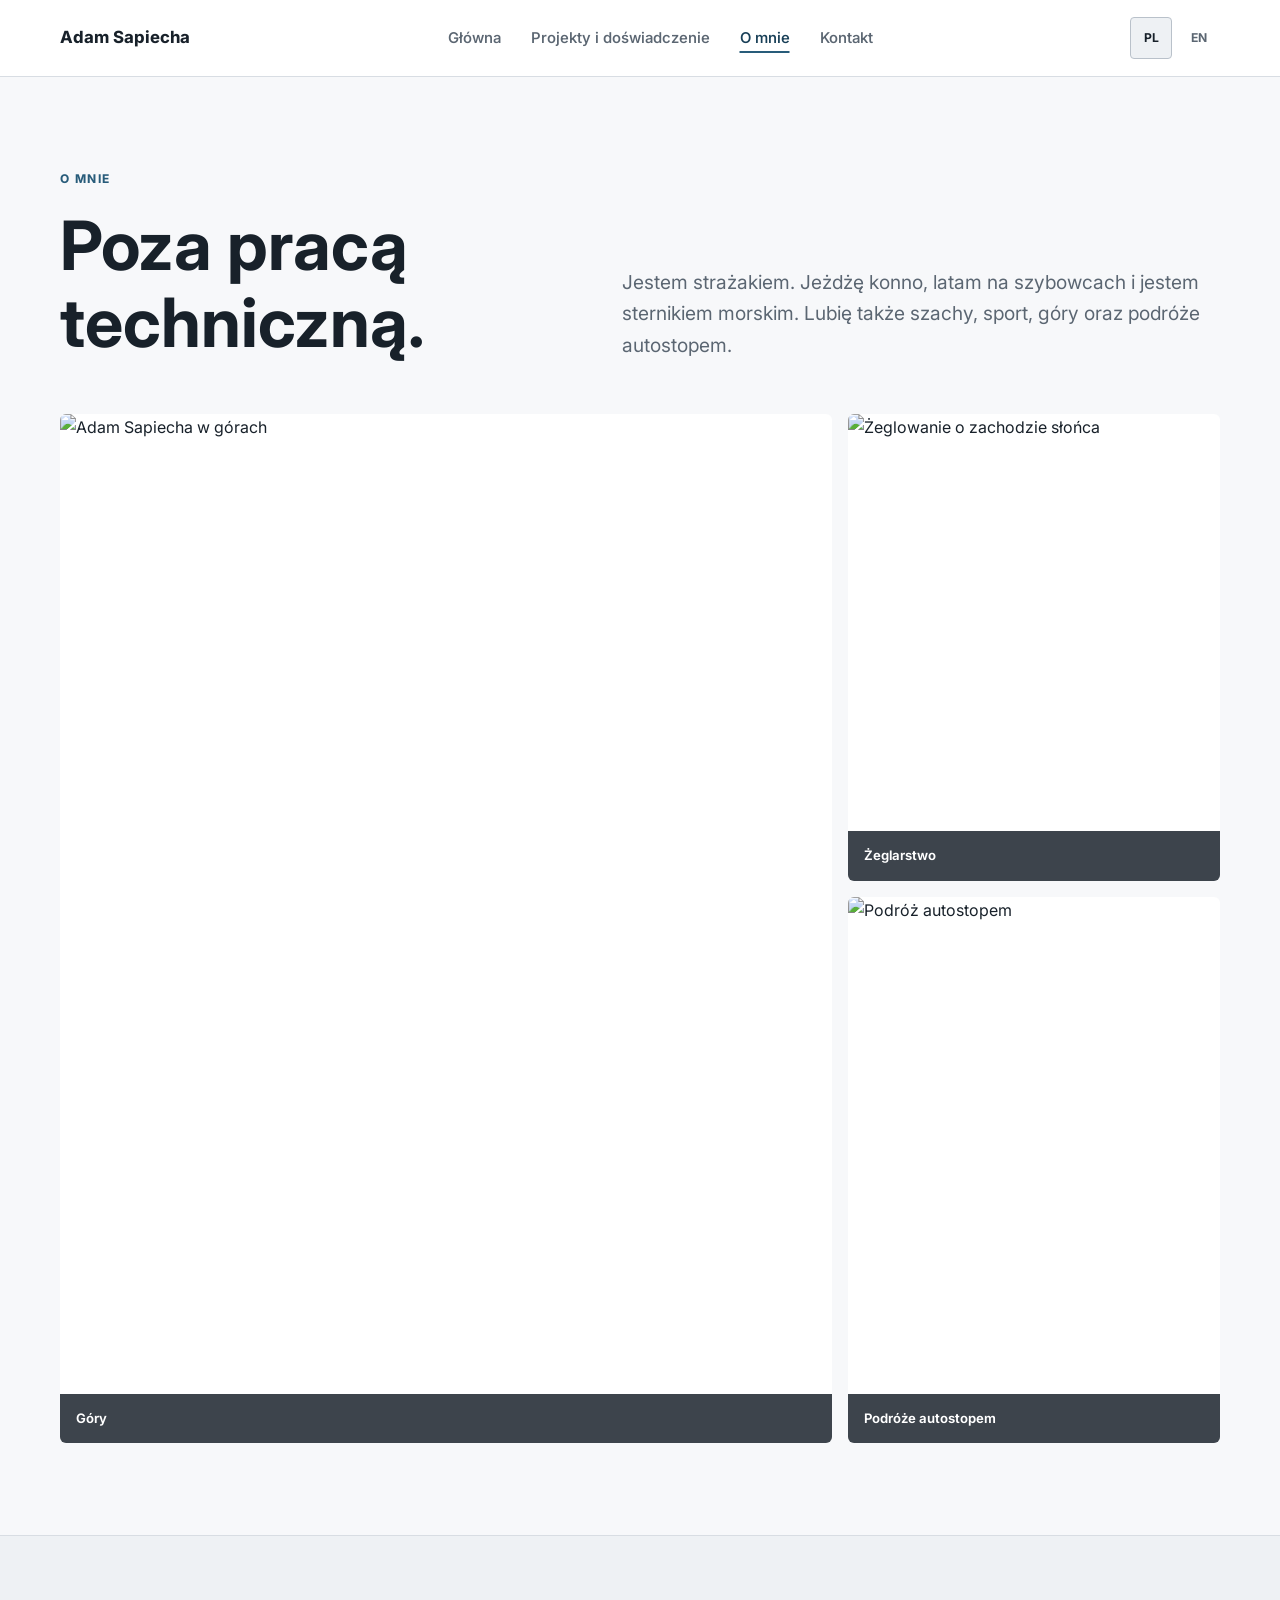
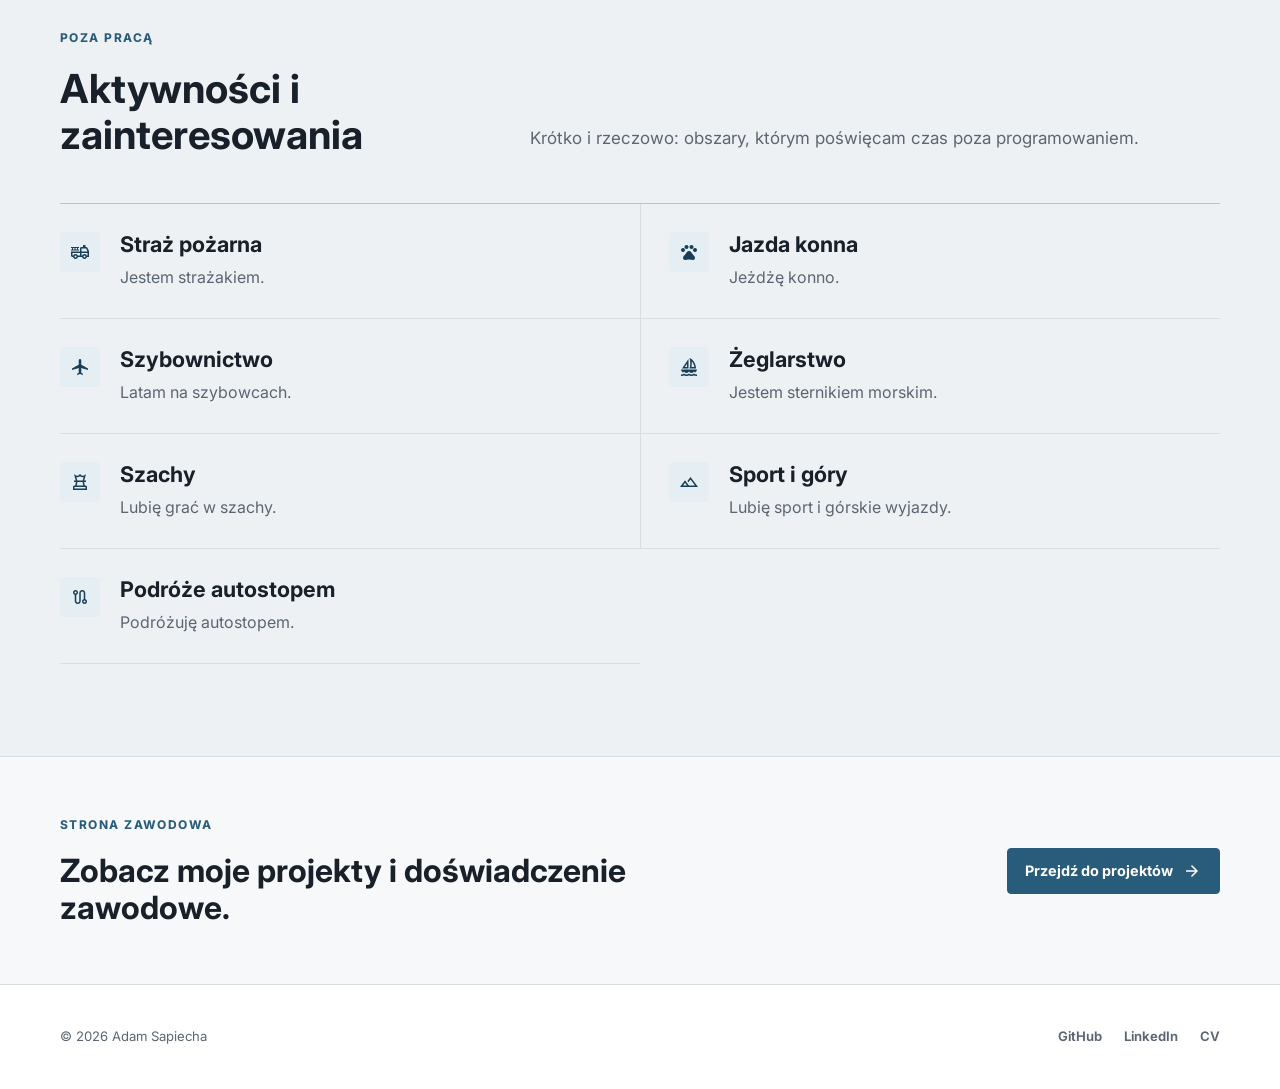
==== about.html @ 74f7377c "Build plain professional portfolio variant" ====
<!DOCTYPE html>
<html lang="pl">
<head>
  <meta charset="utf-8" />
  <meta name="viewport" content="width=device-width, initial-scale=1.0" />
  <title>O mnie - Adam Sapiecha</title>
  <meta name="description" content="Adam Sapiecha poza pracą: straż pożarna, jazda konna, szybownictwo, żeglarstwo, szachy, sport, góry i podróże autostopem." />
  <link rel="canonical" href="https://adam-sapiecha.github.io/Portfolio-AdamSapiecha/about.html" />
  <link rel="icon" href="favicon.svg" type="image/svg+xml" />
  <meta property="og:type" content="profile" />
  <meta property="og:locale" content="pl_PL" />
  <meta property="og:title" content="O mnie - Adam Sapiecha" />
  <meta property="og:description" content="Straż pożarna, jazda konna, szybownictwo, żeglarstwo, szachy, sport, góry i podróże." />
  <meta property="og:url" content="https://adam-sapiecha.github.io/Portfolio-AdamSapiecha/about.html" />
  <meta property="og:image" content="https://adam-sapiecha.github.io/Portfolio-AdamSapiecha/assets/G%C3%B3ry.jpeg" />
  <meta name="twitter:card" content="summary_large_image" />
  <meta name="twitter:title" content="O mnie - Adam Sapiecha" />
  <meta name="twitter:description" content="Straż pożarna, jazda konna, szybownictwo, żeglarstwo, szachy, sport, góry i podróże." />
  <meta name="twitter:image" content="https://adam-sapiecha.github.io/Portfolio-AdamSapiecha/assets/G%C3%B3ry.jpeg" />
  <link rel="preconnect" href="https://fonts.googleapis.com" />
  <link rel="preconnect" href="https://fonts.gstatic.com" crossorigin />
  <link href="https://fonts.googleapis.com/css2?family=Inter:wght@400;500;600;700&amp;display=swap" rel="stylesheet" />
  <link href="https://fonts.googleapis.com/css2?family=Material+Symbols+Outlined:wght,FILL@100..700,0..1&amp;display=swap" rel="stylesheet" />
  <link rel="stylesheet" href="style.css" />
</head>
<body data-page="about" data-title-pl="O mnie - Adam Sapiecha" data-title-en="About - Adam Sapiecha" data-description-pl="Adam Sapiecha poza pracą: straż pożarna, jazda konna, szybownictwo, żeglarstwo, szachy, sport, góry i podróże autostopem." data-description-en="Adam Sapiecha outside work: firefighting, horse riding, gliding, sailing, chess, sports, mountains, and hitchhiking.">
  <a class="skip-link" href="#main-content" data-pl="Przejdź do treści" data-en="Skip to content">Przejdź do treści</a>

  <header class="site-header">
    <nav class="nav-inner" aria-label="Główna nawigacja" data-aria-label-pl="Główna nawigacja" data-aria-label-en="Main navigation">
      <a class="nav-brand" href="index.html" aria-label="Adam Sapiecha">Adam Sapiecha</a>
      <div class="desktop-nav">
        <a data-nav="home" href="index.html" data-pl="Główna" data-en="Home">Główna</a>
        <a data-nav="projects" href="projects.html" data-pl="Projekty i doświadczenie" data-en="Projects and experience">Projekty i doświadczenie</a>
        <a data-nav="about" href="about.html" data-pl="O mnie" data-en="About">O mnie</a>
        <a data-nav="contact" href="contact.html" data-pl="Kontakt" data-en="Contact">Kontakt</a>
      </div>
      <div class="nav-actions">
        <button class="lang-btn" data-lang="pl" type="button">PL</button>
        <button class="lang-btn" data-lang="en" type="button">EN</button>
        <button class="menu-toggle material-symbols-outlined" data-menu-toggle type="button" aria-controls="mobile-navigation" aria-expanded="false" aria-label="Otwórz menu" data-label-open-pl="Otwórz menu" data-label-open-en="Open menu" data-label-close-pl="Zamknij menu" data-label-close-en="Close menu">menu</button>
      </div>
    </nav>
    <div id="mobile-navigation" class="mobile-nav-panel hidden" data-mobile-nav>
      <div class="mobile-nav-links">
        <a data-nav="home" href="index.html" data-pl="Główna" data-en="Home">Główna</a>
        <a data-nav="projects" href="projects.html" data-pl="Projekty i doświadczenie" data-en="Projects and experience">Projekty i doświadczenie</a>
        <a data-nav="about" href="about.html" data-pl="O mnie" data-en="About">O mnie</a>
        <a data-nav="contact" href="contact.html" data-pl="Kontakt" data-en="Contact">Kontakt</a>
      </div>
    </div>
  </header>

  <main id="main-content">
    <section class="section">
      <div class="page-shell">
        <div class="about-intro">
          <div><p class="eyebrow" data-pl="O mnie" data-en="About">O mnie</p><h1 data-pl="Poza pracą techniczną." data-en="Outside technical work.">Poza pracą techniczną.</h1></div>
          <p class="lead" data-pl="Jestem strażakiem. Jeżdżę konno, latam na szybowcach i jestem sternikiem morskim. Lubię także szachy, sport, góry oraz podróże autostopem." data-en="I am a firefighter. I ride horses, fly gliders, and hold a yacht skipper qualification. I also enjoy chess, sports, mountains, and hitchhiking.">Jestem strażakiem. Jeżdżę konno, latam na szybowcach i jestem sternikiem morskim. Lubię także szachy, sport, góry oraz podróże autostopem.</p>
        </div>

        <div class="photo-grid" aria-label="Zdjęcia z gór, żeglowania i podróży" data-aria-label-pl="Zdjęcia z gór, żeglowania i podróży" data-aria-label-en="Photos from mountains, sailing, and travel">
          <figure class="photo-main"><img src="assets/Góry.jpeg" width="3024" height="4032" loading="eager" decoding="async" alt="Adam Sapiecha w górach" data-alt-pl="Adam Sapiecha w górach" data-alt-en="Adam Sapiecha in the mountains" /><figcaption data-pl="Góry" data-en="Mountains">Góry</figcaption></figure>
          <div class="photo-stack">
            <figure><img src="assets/Jacht.jpeg" width="1500" height="1689" loading="eager" decoding="async" alt="Żeglowanie o zachodzie słońca" data-alt-pl="Żeglowanie o zachodzie słońca" data-alt-en="Sailing at sunset" /><figcaption data-pl="Żeglarstwo" data-en="Sailing">Żeglarstwo</figcaption></figure>
            <figure><img src="assets/Autostop1.jpeg" width="981" height="1316" loading="lazy" decoding="async" alt="Podróż autostopem" data-alt-pl="Podróż autostopem" data-alt-en="Hitchhiking journey" /><figcaption data-pl="Podróże autostopem" data-en="Hitchhiking">Podróże autostopem</figcaption></figure>
          </div>
        </div>
      </div>
    </section>

    <section class="section section--muted" aria-labelledby="activities-heading">
      <div class="page-shell">
        <div class="section-header"><div><p class="eyebrow" data-pl="Poza pracą" data-en="Outside work">Poza pracą</p><h2 id="activities-heading" data-pl="Aktywności i zainteresowania" data-en="Activities and interests">Aktywności i zainteresowania</h2></div><p data-pl="Krótko i rzeczowo: obszary, którym poświęcam czas poza programowaniem." data-en="A concise list of the areas I spend time on outside software engineering.">Krótko i rzeczowo: obszary, którym poświęcam czas poza programowaniem.</p></div>
        <div class="activity-list">
          <article class="activity-item"><span class="activity-icon material-symbols-outlined" aria-hidden="true">fire_truck</span><div><h3 data-pl="Straż pożarna" data-en="Firefighting">Straż pożarna</h3><p data-pl="Jestem strażakiem." data-en="I am a firefighter.">Jestem strażakiem.</p></div></article>
          <article class="activity-item"><span class="activity-icon material-symbols-outlined" aria-hidden="true">pets</span><div><h3 data-pl="Jazda konna" data-en="Horse riding">Jazda konna</h3><p data-pl="Jeżdżę konno." data-en="I ride horses.">Jeżdżę konno.</p></div></article>
          <article class="activity-item"><span class="activity-icon material-symbols-outlined" aria-hidden="true">flight</span><div><h3 data-pl="Szybownictwo" data-en="Gliding">Szybownictwo</h3><p data-pl="Latam na szybowcach." data-en="I fly gliders.">Latam na szybowcach.</p></div></article>
          <article class="activity-item"><span class="activity-icon material-symbols-outlined" aria-hidden="true">sailing</span><div><h3 data-pl="Żeglarstwo" data-en="Sailing">Żeglarstwo</h3><p data-pl="Jestem sternikiem morskim." data-en="I hold a yacht skipper qualification.">Jestem sternikiem morskim.</p></div></article>
          <article class="activity-item"><span class="activity-icon material-symbols-outlined" aria-hidden="true">chess</span><div><h3 data-pl="Szachy" data-en="Chess">Szachy</h3><p data-pl="Lubię grać w szachy." data-en="I enjoy playing chess.">Lubię grać w szachy.</p></div></article>
          <article class="activity-item"><span class="activity-icon material-symbols-outlined" aria-hidden="true">landscape</span><div><h3 data-pl="Sport i góry" data-en="Sports and mountains">Sport i góry</h3><p data-pl="Lubię sport i górskie wyjazdy." data-en="I enjoy sports and mountain trips.">Lubię sport i górskie wyjazdy.</p></div></article>
          <article class="activity-item"><span class="activity-icon material-symbols-outlined" aria-hidden="true">route</span><div><h3 data-pl="Podróże autostopem" data-en="Hitchhiking">Podróże autostopem</h3><p data-pl="Podróżuję autostopem." data-en="I travel by hitchhiking.">Podróżuję autostopem.</p></div></article>
        </div>
      </div>
    </section>

    <section><div class="page-shell cta-row"><div><p class="eyebrow" data-pl="Strona zawodowa" data-en="Professional work">Strona zawodowa</p><h2 data-pl="Zobacz moje projekty i doświadczenie zawodowe." data-en="See my projects and professional experience.">Zobacz moje projekty i doświadczenie zawodowe.</h2></div><a class="button" href="projects.html"><span data-pl="Przejdź do projektów" data-en="View projects">Przejdź do projektów</span><span class="material-symbols-outlined" aria-hidden="true">arrow_forward</span></a></div></section>
  </main>

  <footer class="site-footer">
    <div class="page-shell footer-inner"><p>© 2026 Adam Sapiecha</p><div class="footer-links"><a href="https://github.com/Adam-Sapiecha" target="_blank" rel="noreferrer">GitHub</a><a href="https://www.linkedin.com/in/adam-sapiecha-686057314/" target="_blank" rel="noreferrer">LinkedIn</a><a href="assets/Adam_Sapiecha_CV.pdf" download="Adam_Sapiecha_CV.pdf" target="_blank" rel="noreferrer">CV</a></div></div>
  </footer>

  <script src="script.js"></script>
</body>
</html>
---- style.css ----
:root {
  --background: #f7f8fa;
  --surface: #ffffff;
  --surface-muted: #eef1f4;
  --text: #18212a;
  --muted: #5b6672;
  --line: #d8dde3;
  --line-strong: #b9c1ca;
  --accent: #285c7a;
  --accent-dark: #183f57;
  --accent-soft: #e5eef3;
  --max-width: 1160px;
  --reading-width: 720px;
  --radius: 6px;
  --shadow: 0 14px 36px rgba(24, 33, 42, 0.08);
}

* {
  box-sizing: border-box;
}

html {
  scroll-behavior: smooth;
  scroll-padding-top: 92px;
}

body {
  margin: 0;
  background: var(--background);
  color: var(--text);
  font-family: "Inter", Arial, sans-serif;
  font-size: 16px;
  line-height: 1.65;
  -webkit-font-smoothing: antialiased;
}

body.menu-open {
  overflow: hidden;
}

button,
a {
  font: inherit;
}

a {
  color: inherit;
}

button {
  color: inherit;
}

img {
  display: block;
  max-width: 100%;
}

h1,
h2,
h3,
p,
figure,
ul {
  margin-top: 0;
}

figure {
  margin-right: 0;
  margin-bottom: 0;
  margin-left: 0;
}

h1,
h2,
h3 {
  margin-bottom: 0;
  font-weight: 700;
  line-height: 1.14;
  letter-spacing: 0;
}

h1 {
  font-size: 4.25rem;
}

h2 {
  font-size: 2.5rem;
}

h3 {
  font-size: 1.35rem;
}

p:last-child {
  margin-bottom: 0;
}

::selection {
  background: #c9dce7;
  color: var(--text);
}

:focus-visible {
  outline: 3px solid rgba(40, 92, 122, 0.32);
  outline-offset: 3px;
}

.hidden {
  display: none !important;
}

.skip-link {
  position: fixed;
  top: 12px;
  left: 12px;
  z-index: 100;
  transform: translateY(-180%);
  border-radius: var(--radius);
  background: var(--text);
  color: #fff;
  padding: 10px 14px;
  text-decoration: none;
}

.skip-link:focus {
  transform: translateY(0);
}

.site-header {
  position: sticky;
  top: 0;
  z-index: 50;
  border-bottom: 1px solid var(--line);
  background: rgba(255, 255, 255, 0.96);
}

.nav-inner {
  display: flex;
  align-items: center;
  justify-content: space-between;
  width: min(calc(100% - 48px), var(--max-width));
  min-height: 76px;
  margin: 0 auto;
}

.nav-brand {
  color: var(--text);
  font-size: 1.05rem;
  font-weight: 750;
  text-decoration: none;
}

.desktop-nav {
  display: flex;
  align-items: center;
  gap: 30px;
}

.desktop-nav a,
[data-mobile-nav] a {
  color: var(--muted);
  font-size: 0.93rem;
  font-weight: 550;
  text-decoration: none;
}

.desktop-nav a:hover,
[data-mobile-nav] a:hover,
.desktop-nav a.is-active,
[data-mobile-nav] a.is-active {
  color: var(--accent-dark);
}

.desktop-nav a.is-active {
  text-decoration: underline;
  text-decoration-color: var(--accent);
  text-decoration-thickness: 2px;
  text-underline-offset: 8px;
}

.nav-actions {
  display: flex;
  align-items: center;
  gap: 6px;
}

.lang-btn,
.menu-toggle {
  min-width: 42px;
  min-height: 42px;
  border: 1px solid transparent;
  border-radius: 4px;
  background: transparent;
  cursor: pointer;
}

.lang-btn {
  color: var(--muted);
  font-size: 0.76rem;
  font-weight: 700;
}

.lang-btn:hover,
.lang-btn.is-selected {
  border-color: var(--line-strong);
  background: var(--surface-muted);
  color: var(--text);
}

.menu-toggle {
  display: none;
  align-items: center;
  justify-content: center;
  color: var(--text);
}

.mobile-nav-panel {
  position: fixed;
  top: 72px;
  left: 12px;
  right: 12px;
  z-index: 60;
  border: 1px solid var(--line);
  border-radius: var(--radius);
  background: var(--surface);
  box-shadow: var(--shadow);
  opacity: 0;
  transform: translateY(-8px);
  transition: opacity 160ms ease, transform 160ms ease;
}

.mobile-nav-panel.is-open {
  opacity: 1;
  transform: translateY(0);
}

.mobile-nav-links {
  display: grid;
  padding: 10px;
}

.mobile-nav-links a {
  min-height: 48px;
  padding: 11px 12px;
  border-bottom: 1px solid var(--line);
}

.mobile-nav-links a:last-child {
  border-bottom: 0;
}

.page-shell {
  width: min(calc(100% - 48px), var(--max-width));
  margin: 0 auto;
}

.section {
  padding: 92px 0;
}

.section--muted {
  border-top: 1px solid var(--line);
  border-bottom: 1px solid var(--line);
  background: var(--surface-muted);
}

.section--compact {
  padding: 68px 0;
}

.eyebrow {
  margin-bottom: 18px;
  color: var(--accent);
  font-size: 0.75rem;
  font-weight: 750;
  letter-spacing: 0.12em;
  text-transform: uppercase;
}

.lead {
  max-width: var(--reading-width);
  margin: 26px 0 0;
  color: var(--muted);
  font-size: 1.2rem;
  line-height: 1.65;
}

.hero {
  display: grid;
  grid-template-columns: minmax(0, 1.35fr) minmax(280px, 0.65fr);
  gap: 76px;
  align-items: center;
  min-height: 650px;
  padding: 68px 0 78px;
}

.hero-copy {
  min-width: 0;
}

.hero-role {
  max-width: 780px;
  margin: 26px 0 0;
  font-size: 1.75rem;
  font-weight: 650;
  line-height: 1.35;
}

.hero-description {
  max-width: 720px;
  margin: 22px 0 0;
  color: var(--muted);
  font-size: 1.08rem;
}

.hero-photo {
  border-radius: var(--radius);
  overflow: hidden;
  background: var(--surface-muted);
  box-shadow: var(--shadow);
}

.hero-photo img {
  width: 100%;
  height: auto;
  aspect-ratio: 4 / 5;
  object-fit: cover;
  object-position: center 28%;
}

.hero-photo figcaption {
  border-top: 1px solid var(--line);
  background: var(--surface);
  padding: 18px 20px;
  color: var(--muted);
  font-size: 0.86rem;
}

.hero-photo strong {
  display: block;
  margin-bottom: 2px;
  color: var(--text);
  font-size: 1rem;
}

.button-row {
  display: flex;
  flex-wrap: wrap;
  gap: 12px;
  margin-top: 34px;
}

.button {
  display: inline-flex;
  align-items: center;
  justify-content: center;
  gap: 9px;
  min-height: 46px;
  border: 1px solid var(--accent);
  border-radius: 4px;
  padding: 10px 17px;
  background: var(--accent);
  color: #fff;
  font-size: 0.9rem;
  font-weight: 700;
  text-decoration: none;
  transition: background-color 150ms ease, border-color 150ms ease;
}

.button:hover {
  border-color: var(--accent-dark);
  background: var(--accent-dark);
}

.button--secondary {
  border-color: var(--line-strong);
  background: var(--surface);
  color: var(--text);
}

.button--secondary:hover {
  border-color: var(--accent);
  background: var(--accent-soft);
}

.button--text {
  border-color: transparent;
  background: transparent;
  color: var(--accent-dark);
}

.button--text:hover {
  border-color: var(--line);
  background: var(--surface-muted);
}

.material-symbols-outlined {
  font-size: 20px;
  font-variation-settings: "FILL" 0, "wght" 400, "GRAD" 0, "opsz" 20;
}

.fact-grid {
  display: grid;
  grid-template-columns: repeat(3, minmax(0, 1fr));
  margin-top: 48px;
  border-top: 1px solid var(--line);
  border-bottom: 1px solid var(--line);
}

.fact {
  padding: 22px 26px;
  border-left: 1px solid var(--line);
}

.fact:first-child {
  padding-left: 0;
  border-left: 0;
}

.fact-label,
.contact-label,
.project-kicker,
.meta {
  color: var(--muted);
  font-size: 0.74rem;
  font-weight: 700;
  letter-spacing: 0.08em;
  text-transform: uppercase;
}

.fact-value {
  margin: 7px 0 0;
  font-weight: 700;
}

.section-header {
  display: grid;
  grid-template-columns: minmax(0, 0.75fr) minmax(0, 1.25fr);
  gap: 56px;
  align-items: end;
  margin-bottom: 46px;
}

.section-header p:last-child {
  max-width: 680px;
  margin-bottom: 4px;
  color: var(--muted);
  font-size: 1.06rem;
}

.experience-list,
.project-list,
.contact-list,
.profile-links,
.project-directory {
  border-top: 1px solid var(--line-strong);
}

.project-directory {
  margin-top: 30px;
}

.experience-item {
  display: grid;
  grid-template-columns: minmax(250px, 0.72fr) minmax(0, 1.28fr);
  gap: 56px;
  padding: 34px 0;
  border-bottom: 1px solid var(--line);
}

.experience-item h3 {
  margin-top: 7px;
}

.experience-item p {
  margin-bottom: 0;
  color: var(--muted);
}

.experience-item .tags {
  margin-top: 18px;
}

.project-row {
  display: grid;
  grid-template-columns: 50px minmax(220px, 0.8fr) minmax(0, 1.2fr) auto;
  gap: 30px;
  align-items: start;
  padding: 30px 0;
  border-bottom: 1px solid var(--line);
  text-decoration: none;
}

.project-row:hover h3 {
  color: var(--accent-dark);
  text-decoration: underline;
  text-decoration-thickness: 1px;
  text-underline-offset: 4px;
}

.project-number {
  color: var(--accent);
  font-size: 0.82rem;
  font-weight: 750;
}

.project-row p {
  margin-bottom: 0;
  color: var(--muted);
}

.project-link-label {
  color: var(--accent-dark);
  font-size: 0.88rem;
  font-weight: 700;
  white-space: nowrap;
}

.tags {
  display: flex;
  flex-wrap: wrap;
  gap: 7px;
}

.tag {
  display: inline-flex;
  align-items: center;
  min-height: 28px;
  border: 1px solid var(--line);
  border-radius: 3px;
  padding: 3px 8px;
  background: var(--surface);
  color: var(--muted);
  font-size: 0.75rem;
  font-weight: 600;
}

.text-link {
  display: inline-flex;
  align-items: center;
  gap: 7px;
  color: var(--accent-dark);
  font-weight: 700;
  text-decoration: underline;
  text-decoration-thickness: 1px;
  text-underline-offset: 4px;
}

.page-intro {
  max-width: 900px;
  padding: 88px 0 68px;
}

.page-intro .lead {
  max-width: 760px;
}

.project-directory-link {
  display: grid;
  grid-template-columns: 50px minmax(0, 1fr) auto;
  gap: 24px;
  align-items: center;
  padding: 24px 0;
  border-bottom: 1px solid var(--line);
  text-decoration: none;
}

.project-directory-link:hover strong {
  color: var(--accent-dark);
}

.project-directory-link strong {
  font-size: 1.15rem;
}

.project-directory-link span:last-child {
  color: var(--accent-dark);
  font-size: 0.88rem;
  font-weight: 700;
}

.project-detail {
  padding: 86px 0;
  border-bottom: 1px solid var(--line-strong);
}

.project-detail:last-child {
  border-bottom: 0;
}

.project-detail-header {
  display: grid;
  grid-template-columns: minmax(0, 0.8fr) minmax(0, 1.2fr);
  gap: 68px;
  align-items: start;
}

.project-detail-header h2 {
  margin-top: 12px;
}

.project-summary {
  margin-bottom: 0;
  color: var(--muted);
  font-size: 1.15rem;
}

.project-facts {
  display: grid;
  grid-template-columns: repeat(3, minmax(0, 1fr));
  margin-top: 48px;
  border-top: 1px solid var(--line);
  border-bottom: 1px solid var(--line);
}

.project-fact {
  padding: 26px 28px;
  border-left: 1px solid var(--line);
}

.project-fact:first-child {
  padding-left: 0;
  border-left: 0;
}

.project-fact h3 {
  margin-bottom: 12px;
  font-size: 0.95rem;
}

.project-fact p {
  margin-bottom: 0;
  color: var(--muted);
  font-size: 0.94rem;
}

.project-actions {
  display: flex;
  flex-wrap: wrap;
  gap: 20px;
  align-items: center;
  margin-top: 28px;
}

.project-note {
  margin: 0;
  color: var(--muted);
  font-size: 0.9rem;
}

.about-intro {
  display: grid;
  grid-template-columns: minmax(0, 0.9fr) minmax(0, 1.1fr);
  gap: 72px;
  align-items: end;
}

.about-intro .lead {
  margin-top: 0;
}

.photo-grid {
  display: grid;
  grid-template-columns: minmax(0, 1.35fr) minmax(260px, 0.65fr);
  gap: 16px;
  margin-top: 52px;
}

.photo-grid figure {
  position: relative;
  margin-bottom: 0;
  border-radius: var(--radius);
  overflow: hidden;
  background: var(--surface);
}

.photo-grid img {
  width: 100%;
  height: 100%;
  object-fit: cover;
}

.photo-main {
  min-height: 540px;
}

.photo-stack {
  display: grid;
  gap: 16px;
}

.photo-stack figure {
  min-height: 262px;
}

.photo-grid figcaption {
  position: absolute;
  right: 0;
  bottom: 0;
  left: 0;
  padding: 14px 16px;
  background: rgba(24, 33, 42, 0.84);
  color: #fff;
  font-size: 0.82rem;
  font-weight: 650;
}

.activity-list {
  display: grid;
  grid-template-columns: repeat(2, minmax(0, 1fr));
  border-top: 1px solid var(--line-strong);
}

.activity-item {
  display: grid;
  grid-template-columns: 42px minmax(0, 1fr);
  gap: 18px;
  padding: 28px 28px 28px 0;
  border-bottom: 1px solid var(--line);
}

.activity-item:nth-child(even) {
  padding-right: 0;
  padding-left: 28px;
  border-left: 1px solid var(--line);
}

.activity-icon {
  display: flex;
  align-items: center;
  justify-content: center;
  width: 40px;
  height: 40px;
  border-radius: 4px;
  background: var(--accent-soft);
  color: var(--accent-dark);
}

.activity-item p {
  margin: 7px 0 0;
  color: var(--muted);
}

.contact-layout {
  display: grid;
  grid-template-columns: minmax(0, 1.15fr) minmax(280px, 0.85fr);
  gap: 78px;
  align-items: start;
}

.contact-layout > * {
  min-width: 0;
}

.contact-list {
  margin-top: 42px;
}

.contact-item {
  display: grid;
  grid-template-columns: 40px minmax(0, 1fr);
  gap: 16px;
  padding: 22px 0;
  border-bottom: 1px solid var(--line);
  text-decoration: none;
}

.contact-item .material-symbols-outlined {
  color: var(--accent);
}

.contact-value {
  display: block;
  margin-top: 5px;
  overflow-wrap: anywhere;
  color: var(--text);
  font-size: 1.04rem;
  font-weight: 650;
}

a.contact-item:hover .contact-value {
  color: var(--accent-dark);
  text-decoration: underline;
  text-underline-offset: 4px;
}

.contact-aside {
  border-left: 3px solid var(--accent);
  padding-left: 28px;
}

.contact-aside h2 {
  font-size: 1.65rem;
}

.contact-aside ul {
  margin: 24px 0 0;
  padding-left: 20px;
  color: var(--muted);
}

.contact-aside li + li {
  margin-top: 10px;
}

.profile-links a {
  display: flex;
  align-items: center;
  justify-content: space-between;
  gap: 20px;
  padding: 23px 0;
  border-bottom: 1px solid var(--line);
  font-weight: 700;
  text-decoration: none;
}

.profile-links a:hover {
  color: var(--accent-dark);
}

.cta-row {
  display: flex;
  align-items: center;
  justify-content: space-between;
  gap: 48px;
  padding: 58px 0;
}

.cta-row h2 {
  max-width: 720px;
  font-size: 2rem;
}

.site-footer {
  border-top: 1px solid var(--line);
  background: var(--surface);
}

.footer-inner {
  display: flex;
  align-items: center;
  justify-content: space-between;
  gap: 24px;
  min-height: 104px;
}

.footer-inner p {
  margin-bottom: 0;
  color: var(--muted);
  font-size: 0.82rem;
}

.footer-links {
  display: flex;
  flex-wrap: wrap;
  gap: 22px;
}

.footer-links a {
  color: var(--muted);
  font-size: 0.82rem;
  font-weight: 650;
  text-decoration: none;
}

.footer-links a:hover {
  color: var(--accent-dark);
}

@media (max-width: 980px) {
  h1 {
    font-size: 3.45rem;
  }

  h2 {
    font-size: 2.15rem;
  }

  .hero {
    grid-template-columns: minmax(0, 1fr) 300px;
    gap: 48px;
    min-height: 580px;
  }

  .section-header,
  .project-detail-header,
  .about-intro {
    grid-template-columns: 1fr;
    gap: 24px;
  }

  .project-row {
    grid-template-columns: 42px minmax(220px, 0.85fr) minmax(0, 1.15fr);
  }

  .project-link-label {
    grid-column: 2 / -1;
  }
}

@media (max-width: 820px) {
  .nav-inner {
    min-height: 72px;
  }

  .desktop-nav {
    display: none;
  }

  .menu-toggle {
    display: inline-flex;
  }

  .section {
    padding: 72px 0;
  }

  .hero {
    grid-template-columns: 1fr;
    min-height: auto;
    padding: 62px 0 70px;
  }

  .hero-photo {
    max-width: 420px;
  }

  .experience-item,
  .contact-layout {
    grid-template-columns: 1fr;
    gap: 28px;
  }

  .project-facts {
    grid-template-columns: 1fr;
  }

  .project-fact,
  .project-fact:first-child {
    padding: 22px 0;
    border-left: 0;
    border-bottom: 1px solid var(--line);
  }

  .project-fact:last-child {
    border-bottom: 0;
  }

  .photo-grid {
    grid-template-columns: 1fr;
  }

  .photo-main {
    min-height: 460px;
  }

  .photo-stack {
    grid-template-columns: repeat(2, minmax(0, 1fr));
  }

  .contact-aside {
    margin-top: 12px;
  }
}

@media (max-width: 620px) {
  body {
    font-size: 15px;
  }

  h1 {
    font-size: 2.45rem;
  }

  h2 {
    font-size: 1.85rem;
  }

  h3 {
    font-size: 1.2rem;
  }

  .page-shell,
  .nav-inner {
    width: min(calc(100% - 32px), var(--max-width));
  }

  .nav-brand {
    font-size: 0.96rem;
  }

  .nav-actions {
    gap: 2px;
  }

  .lang-btn,
  .menu-toggle {
    min-width: 40px;
    min-height: 40px;
  }

  .section,
  .section--compact {
    padding: 58px 0;
  }

  .page-intro {
    padding: 62px 0 48px;
  }

  .eyebrow {
    margin-bottom: 14px;
  }

  .lead,
  .project-summary {
    font-size: 1.04rem;
  }

  .hero {
    gap: 42px;
    padding: 52px 0 58px;
  }

  .hero-role {
    margin-top: 20px;
    font-size: 1.38rem;
  }

  .hero-description {
    font-size: 1rem;
  }

  .button-row,
  .button {
    width: 100%;
  }

  .hero-photo {
    width: 100%;
    max-width: none;
  }

  .hero-photo img {
    aspect-ratio: 4 / 4.6;
  }

  .fact-grid {
    grid-template-columns: 1fr;
  }

  .fact,
  .fact:first-child {
    padding: 18px 0;
    border-left: 0;
    border-bottom: 1px solid var(--line);
  }

  .fact:last-child {
    border-bottom: 0;
  }

  .section-header {
    margin-bottom: 32px;
  }

  .section-header p:last-child {
    font-size: 0.98rem;
  }

  .experience-item {
    padding: 28px 0;
  }

  .project-row {
    grid-template-columns: 34px minmax(0, 1fr);
    gap: 14px;
    padding: 26px 0;
  }

  .project-row > p,
  .project-link-label {
    grid-column: 2;
  }

  .project-directory-link {
    grid-template-columns: 34px minmax(0, 1fr);
    gap: 14px;
  }

  .project-directory-link span:last-child {
    grid-column: 2;
  }

  .project-detail {
    padding: 62px 0;
  }

  .project-facts {
    margin-top: 34px;
  }

  .activity-list {
    grid-template-columns: 1fr;
  }

  .activity-item,
  .activity-item:nth-child(even) {
    padding: 24px 0;
    border-left: 0;
  }

  .photo-main {
    min-height: 390px;
  }

  .photo-stack {
    grid-template-columns: 1fr;
  }

  .photo-stack figure {
    min-height: 300px;
  }

  .cta-row,
  .footer-inner {
    align-items: flex-start;
    flex-direction: column;
  }

  .cta-row {
    gap: 28px;
    padding: 46px 0;
  }

  .cta-row .button {
    width: 100%;
  }

  .footer-inner {
    justify-content: center;
    min-height: 134px;
    padding: 28px 0;
  }
}

@media (max-width: 360px) {
  .contact-title {
    font-size: 2.2rem;
  }
}

@media (prefers-reduced-motion: reduce) {
  html {
    scroll-behavior: auto;
  }

  *,
  *::before,
  *::after {
    scroll-behavior: auto !important;
    transition-duration: 0.01ms !important;
  }
}
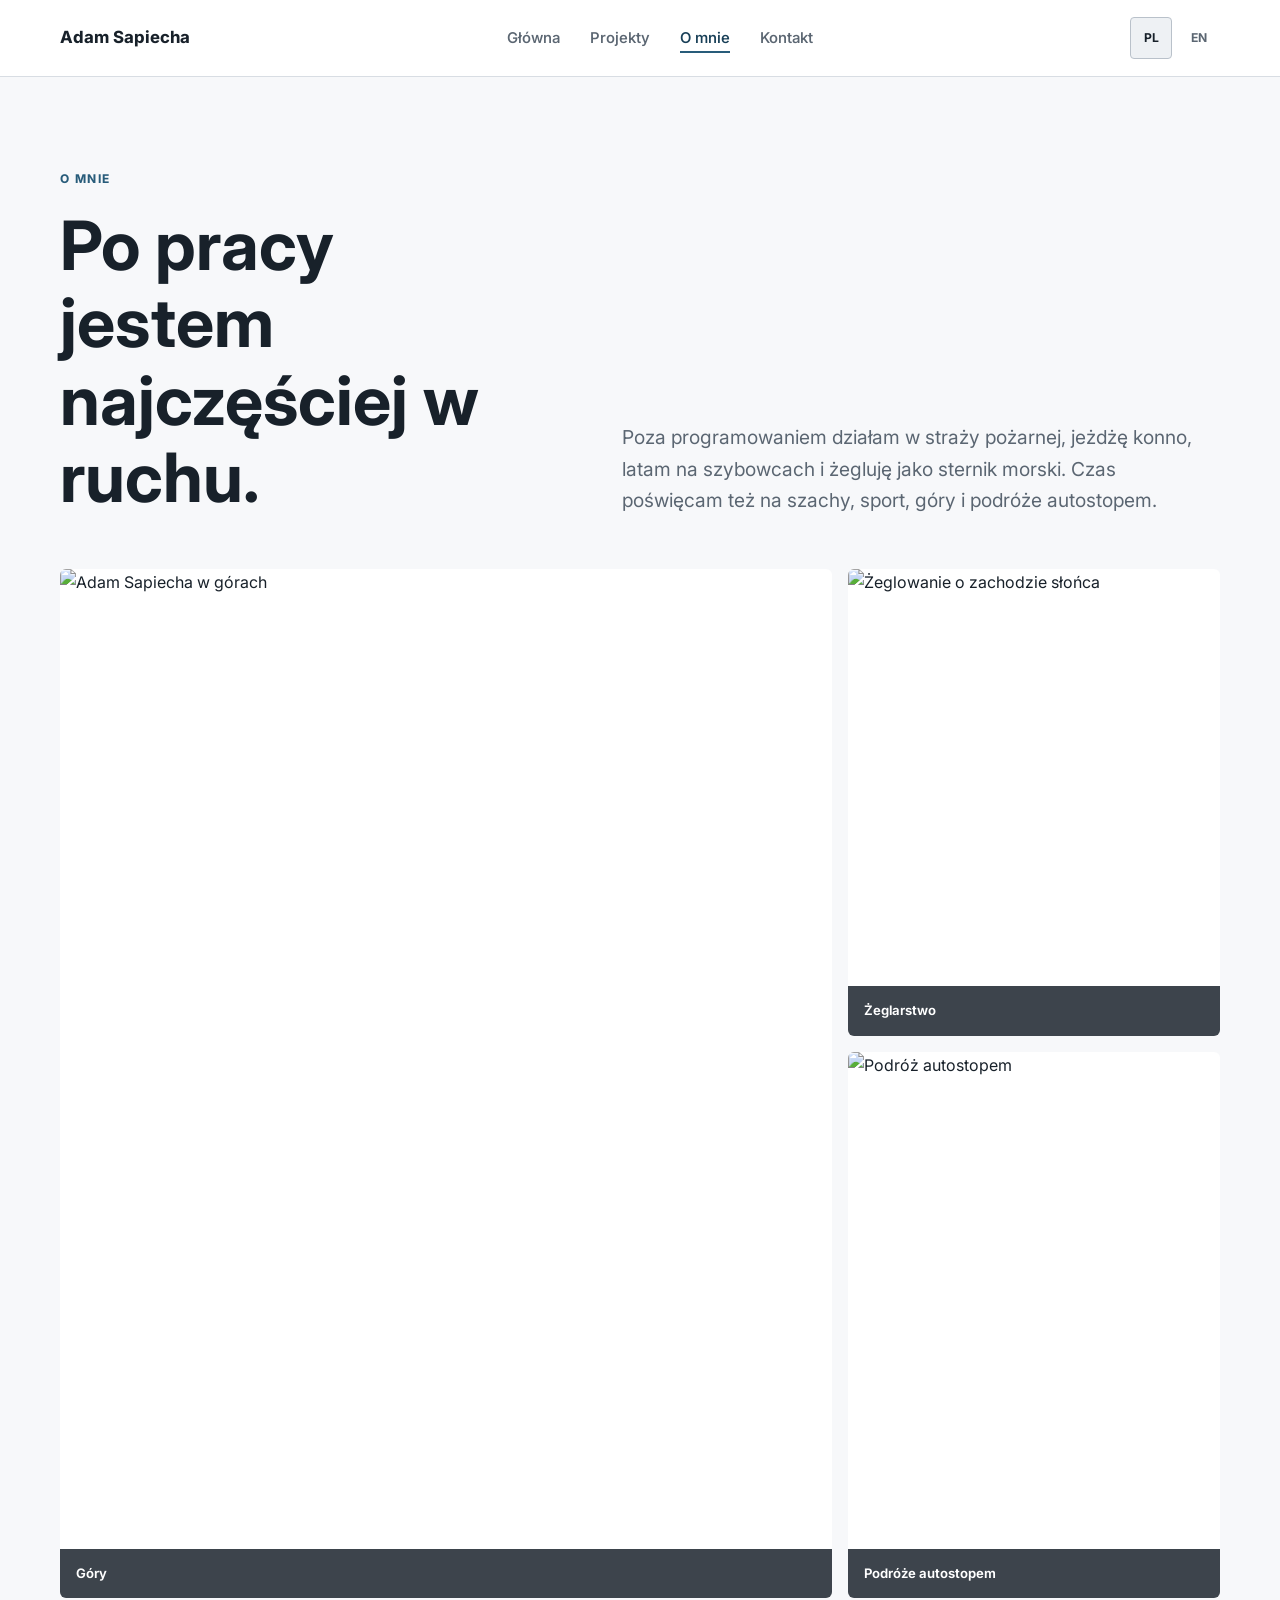
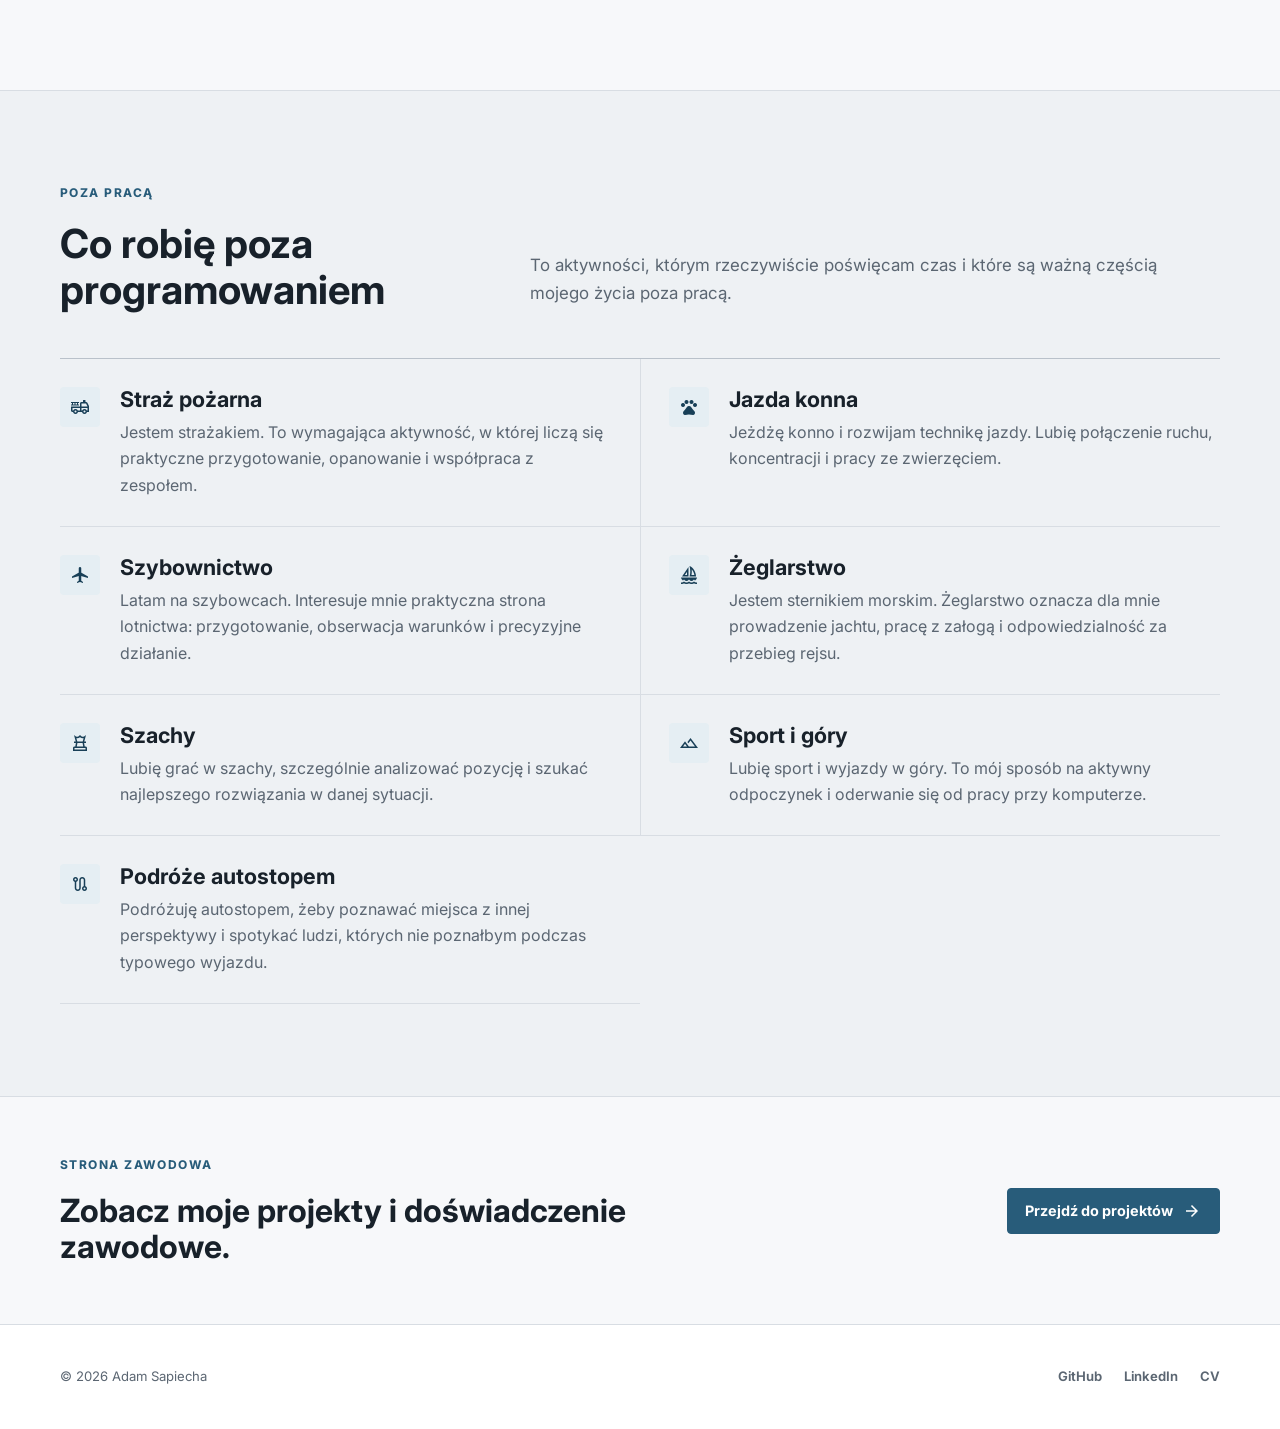
==== commit b2852b00: "Refine plain portfolio content structure" ====
--- a/about.html
+++ b/about.html
@@ -31,7 +31,7 @@
       <a class="nav-brand" href="index.html" aria-label="Adam Sapiecha">Adam Sapiecha</a>
       <div class="desktop-nav">
         <a data-nav="home" href="index.html" data-pl="Główna" data-en="Home">Główna</a>
-        <a data-nav="projects" href="projects.html" data-pl="Projekty i doświadczenie" data-en="Projects and experience">Projekty i doświadczenie</a>
+        <a data-nav="projects" href="projects.html" data-pl="Projekty" data-en="Projects">Projekty</a>
         <a data-nav="about" href="about.html" data-pl="O mnie" data-en="About">O mnie</a>
         <a data-nav="contact" href="contact.html" data-pl="Kontakt" data-en="Contact">Kontakt</a>
       </div>
@@ -44,7 +44,7 @@
     <div id="mobile-navigation" class="mobile-nav-panel hidden" data-mobile-nav>
       <div class="mobile-nav-links">
         <a data-nav="home" href="index.html" data-pl="Główna" data-en="Home">Główna</a>
-        <a data-nav="projects" href="projects.html" data-pl="Projekty i doświadczenie" data-en="Projects and experience">Projekty i doświadczenie</a>
+        <a data-nav="projects" href="projects.html" data-pl="Projekty" data-en="Projects">Projekty</a>
         <a data-nav="about" href="about.html" data-pl="O mnie" data-en="About">O mnie</a>
         <a data-nav="contact" href="contact.html" data-pl="Kontakt" data-en="Contact">Kontakt</a>
       </div>
@@ -55,8 +55,8 @@
     <section class="section">
       <div class="page-shell">
         <div class="about-intro">
-          <div><p class="eyebrow" data-pl="O mnie" data-en="About">O mnie</p><h1 data-pl="Poza pracą techniczną." data-en="Outside technical work.">Poza pracą techniczną.</h1></div>
-          <p class="lead" data-pl="Jestem strażakiem. Jeżdżę konno, latam na szybowcach i jestem sternikiem morskim. Lubię także szachy, sport, góry oraz podróże autostopem." data-en="I am a firefighter. I ride horses, fly gliders, and hold a yacht skipper qualification. I also enjoy chess, sports, mountains, and hitchhiking.">Jestem strażakiem. Jeżdżę konno, latam na szybowcach i jestem sternikiem morskim. Lubię także szachy, sport, góry oraz podróże autostopem.</p>
+          <div><p class="eyebrow" data-pl="O mnie" data-en="About">O mnie</p><h1 data-pl="Po pracy jestem najczęściej w ruchu." data-en="Outside work, I am usually on the move.">Po pracy jestem najczęściej w ruchu.</h1></div>
+          <p class="lead" data-pl="Poza programowaniem działam w straży pożarnej, jeżdżę konno, latam na szybowcach i żegluję jako sternik morski. Czas poświęcam też na szachy, sport, góry i podróże autostopem." data-en="Outside software engineering, I am active in firefighting, ride horses, fly gliders, and sail as a qualified yacht skipper. I also spend time on chess, sports, mountains, and hitchhiking.">Poza programowaniem działam w straży pożarnej, jeżdżę konno, latam na szybowcach i żegluję jako sternik morski. Czas poświęcam też na szachy, sport, góry i podróże autostopem.</p>
         </div>
 
         <div class="photo-grid" aria-label="Zdjęcia z gór, żeglowania i podróży" data-aria-label-pl="Zdjęcia z gór, żeglowania i podróży" data-aria-label-en="Photos from mountains, sailing, and travel">
@@ -71,15 +71,15 @@
 
     <section class="section section--muted" aria-labelledby="activities-heading">
       <div class="page-shell">
-        <div class="section-header"><div><p class="eyebrow" data-pl="Poza pracą" data-en="Outside work">Poza pracą</p><h2 id="activities-heading" data-pl="Aktywności i zainteresowania" data-en="Activities and interests">Aktywności i zainteresowania</h2></div><p data-pl="Krótko i rzeczowo: obszary, którym poświęcam czas poza programowaniem." data-en="A concise list of the areas I spend time on outside software engineering.">Krótko i rzeczowo: obszary, którym poświęcam czas poza programowaniem.</p></div>
+        <div class="section-header"><div><p class="eyebrow" data-pl="Poza pracą" data-en="Outside work">Poza pracą</p><h2 id="activities-heading" data-pl="Co robię poza programowaniem" data-en="What I do outside software engineering">Co robię poza programowaniem</h2></div><p data-pl="To aktywności, którym rzeczywiście poświęcam czas i które są ważną częścią mojego życia poza pracą." data-en="These are activities I genuinely spend time on and an important part of my life outside work.">To aktywności, którym rzeczywiście poświęcam czas i które są ważną częścią mojego życia poza pracą.</p></div>
         <div class="activity-list">
-          <article class="activity-item"><span class="activity-icon material-symbols-outlined" aria-hidden="true">fire_truck</span><div><h3 data-pl="Straż pożarna" data-en="Firefighting">Straż pożarna</h3><p data-pl="Jestem strażakiem." data-en="I am a firefighter.">Jestem strażakiem.</p></div></article>
-          <article class="activity-item"><span class="activity-icon material-symbols-outlined" aria-hidden="true">pets</span><div><h3 data-pl="Jazda konna" data-en="Horse riding">Jazda konna</h3><p data-pl="Jeżdżę konno." data-en="I ride horses.">Jeżdżę konno.</p></div></article>
-          <article class="activity-item"><span class="activity-icon material-symbols-outlined" aria-hidden="true">flight</span><div><h3 data-pl="Szybownictwo" data-en="Gliding">Szybownictwo</h3><p data-pl="Latam na szybowcach." data-en="I fly gliders.">Latam na szybowcach.</p></div></article>
-          <article class="activity-item"><span class="activity-icon material-symbols-outlined" aria-hidden="true">sailing</span><div><h3 data-pl="Żeglarstwo" data-en="Sailing">Żeglarstwo</h3><p data-pl="Jestem sternikiem morskim." data-en="I hold a yacht skipper qualification.">Jestem sternikiem morskim.</p></div></article>
-          <article class="activity-item"><span class="activity-icon material-symbols-outlined" aria-hidden="true">chess</span><div><h3 data-pl="Szachy" data-en="Chess">Szachy</h3><p data-pl="Lubię grać w szachy." data-en="I enjoy playing chess.">Lubię grać w szachy.</p></div></article>
-          <article class="activity-item"><span class="activity-icon material-symbols-outlined" aria-hidden="true">landscape</span><div><h3 data-pl="Sport i góry" data-en="Sports and mountains">Sport i góry</h3><p data-pl="Lubię sport i górskie wyjazdy." data-en="I enjoy sports and mountain trips.">Lubię sport i górskie wyjazdy.</p></div></article>
-          <article class="activity-item"><span class="activity-icon material-symbols-outlined" aria-hidden="true">route</span><div><h3 data-pl="Podróże autostopem" data-en="Hitchhiking">Podróże autostopem</h3><p data-pl="Podróżuję autostopem." data-en="I travel by hitchhiking.">Podróżuję autostopem.</p></div></article>
+          <article class="activity-item"><span class="activity-icon material-symbols-outlined" aria-hidden="true">fire_truck</span><div><h3 data-pl="Straż pożarna" data-en="Firefighting">Straż pożarna</h3><p data-pl="Jestem strażakiem. To wymagająca aktywność, w której liczą się praktyczne przygotowanie, opanowanie i współpraca z zespołem." data-en="I am a firefighter. It is a demanding activity built on practical preparation, composure, and teamwork.">Jestem strażakiem. To wymagająca aktywność, w której liczą się praktyczne przygotowanie, opanowanie i współpraca z zespołem.</p></div></article>
+          <article class="activity-item"><span class="activity-icon material-symbols-outlined" aria-hidden="true">pets</span><div><h3 data-pl="Jazda konna" data-en="Horse riding">Jazda konna</h3><p data-pl="Jeżdżę konno i rozwijam technikę jazdy. Lubię połączenie ruchu, koncentracji i pracy ze zwierzęciem." data-en="I ride horses and continue improving my technique. I enjoy the combination of movement, focus, and working with an animal.">Jeżdżę konno i rozwijam technikę jazdy. Lubię połączenie ruchu, koncentracji i pracy ze zwierzęciem.</p></div></article>
+          <article class="activity-item"><span class="activity-icon material-symbols-outlined" aria-hidden="true">flight</span><div><h3 data-pl="Szybownictwo" data-en="Gliding">Szybownictwo</h3><p data-pl="Latam na szybowcach. Interesuje mnie praktyczna strona lotnictwa: przygotowanie, obserwacja warunków i precyzyjne działanie." data-en="I fly gliders. I am interested in the practical side of aviation: preparation, reading conditions, and precise action.">Latam na szybowcach. Interesuje mnie praktyczna strona lotnictwa: przygotowanie, obserwacja warunków i precyzyjne działanie.</p></div></article>
+          <article class="activity-item"><span class="activity-icon material-symbols-outlined" aria-hidden="true">sailing</span><div><h3 data-pl="Żeglarstwo" data-en="Sailing">Żeglarstwo</h3><p data-pl="Jestem sternikiem morskim. Żeglarstwo oznacza dla mnie prowadzenie jachtu, pracę z załogą i odpowiedzialność za przebieg rejsu." data-en="I hold a yacht skipper qualification. For me, sailing means handling a yacht, working with the crew, and taking responsibility for the voyage.">Jestem sternikiem morskim. Żeglarstwo oznacza dla mnie prowadzenie jachtu, pracę z załogą i odpowiedzialność za przebieg rejsu.</p></div></article>
+          <article class="activity-item"><span class="activity-icon material-symbols-outlined" aria-hidden="true">chess</span><div><h3 data-pl="Szachy" data-en="Chess">Szachy</h3><p data-pl="Lubię grać w szachy, szczególnie analizować pozycję i szukać najlepszego rozwiązania w danej sytuacji." data-en="I enjoy playing chess, especially analyzing a position and looking for the best solution in a given situation.">Lubię grać w szachy, szczególnie analizować pozycję i szukać najlepszego rozwiązania w danej sytuacji.</p></div></article>
+          <article class="activity-item"><span class="activity-icon material-symbols-outlined" aria-hidden="true">landscape</span><div><h3 data-pl="Sport i góry" data-en="Sports and mountains">Sport i góry</h3><p data-pl="Lubię sport i wyjazdy w góry. To mój sposób na aktywny odpoczynek i oderwanie się od pracy przy komputerze." data-en="I enjoy sports and mountain trips. They are my way to rest actively and step away from computer-based work.">Lubię sport i wyjazdy w góry. To mój sposób na aktywny odpoczynek i oderwanie się od pracy przy komputerze.</p></div></article>
+          <article class="activity-item"><span class="activity-icon material-symbols-outlined" aria-hidden="true">route</span><div><h3 data-pl="Podróże autostopem" data-en="Hitchhiking">Podróże autostopem</h3><p data-pl="Podróżuję autostopem, żeby poznawać miejsca z innej perspektywy i spotykać ludzi, których nie poznałbym podczas typowego wyjazdu." data-en="I hitchhike to see places from a different perspective and meet people I would not encounter on a typical trip.">Podróżuję autostopem, żeby poznawać miejsca z innej perspektywy i spotykać ludzi, których nie poznałbym podczas typowego wyjazdu.</p></div></article>
         </div>
       </div>
     </section>
--- a/style.css
+++ b/style.css
@@ -482,6 +482,43 @@
   margin-top: 18px;
 }
 
+.role-points {
+  margin: 0;
+  padding-left: 20px;
+  color: var(--muted);
+}
+
+.role-points li + li {
+  margin-top: 8px;
+}
+
+.stack-grid {
+  display: grid;
+  grid-template-columns: repeat(2, minmax(0, 1fr));
+  border-top: 1px solid var(--line-strong);
+}
+
+.stack-group {
+  padding: 28px 30px 28px 0;
+  border-bottom: 1px solid var(--line);
+}
+
+.stack-group:nth-child(even) {
+  padding-right: 0;
+  padding-left: 30px;
+  border-left: 1px solid var(--line);
+}
+
+.stack-group h3 {
+  margin-bottom: 10px;
+  font-size: 1.05rem;
+}
+
+.stack-group p {
+  margin-bottom: 0;
+  color: var(--muted);
+}
+
 .project-row {
   display: grid;
   grid-template-columns: 50px minmax(220px, 0.8fr) minmax(0, 1.2fr) auto;
@@ -1105,6 +1142,16 @@
     grid-template-columns: 1fr;
   }
 
+  .stack-grid {
+    grid-template-columns: 1fr;
+  }
+
+  .stack-group,
+  .stack-group:nth-child(even) {
+    padding: 24px 0;
+    border-left: 0;
+  }
+
   .activity-item,
   .activity-item:nth-child(even) {
     padding: 24px 0;
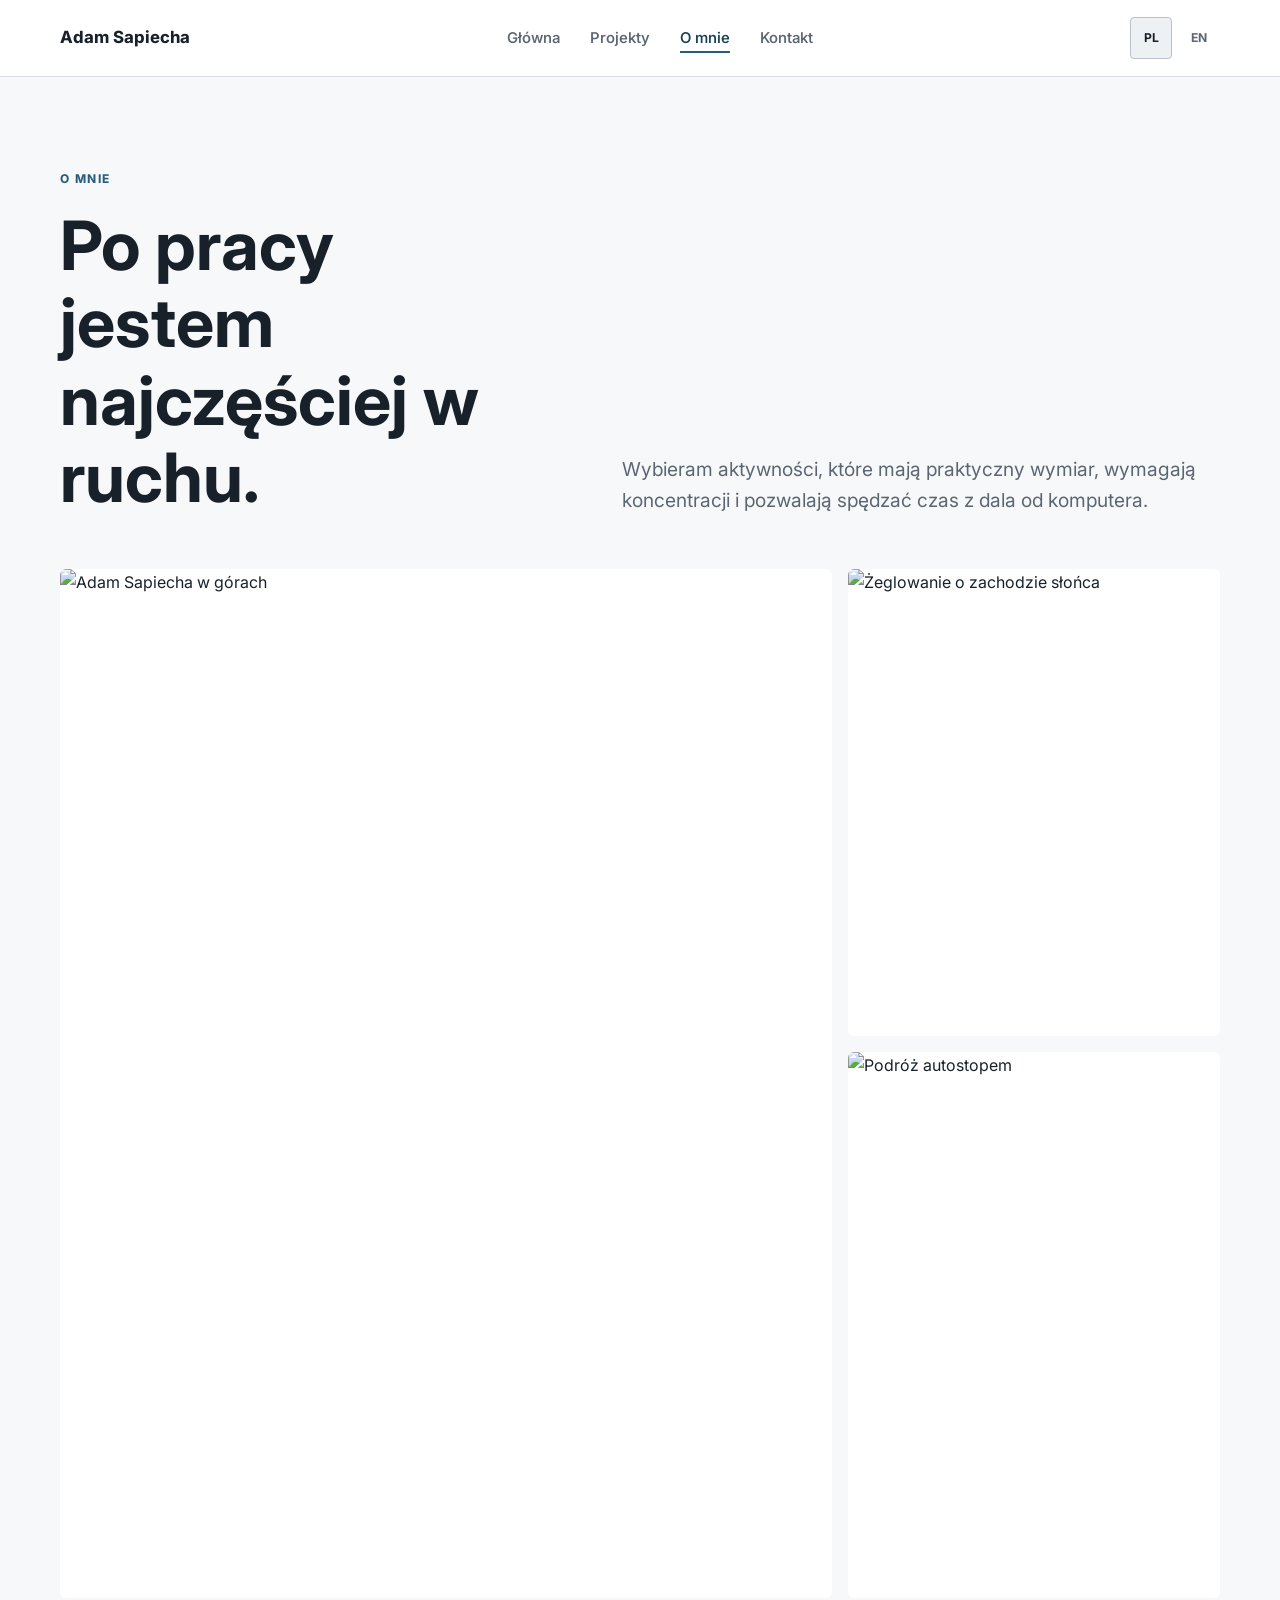
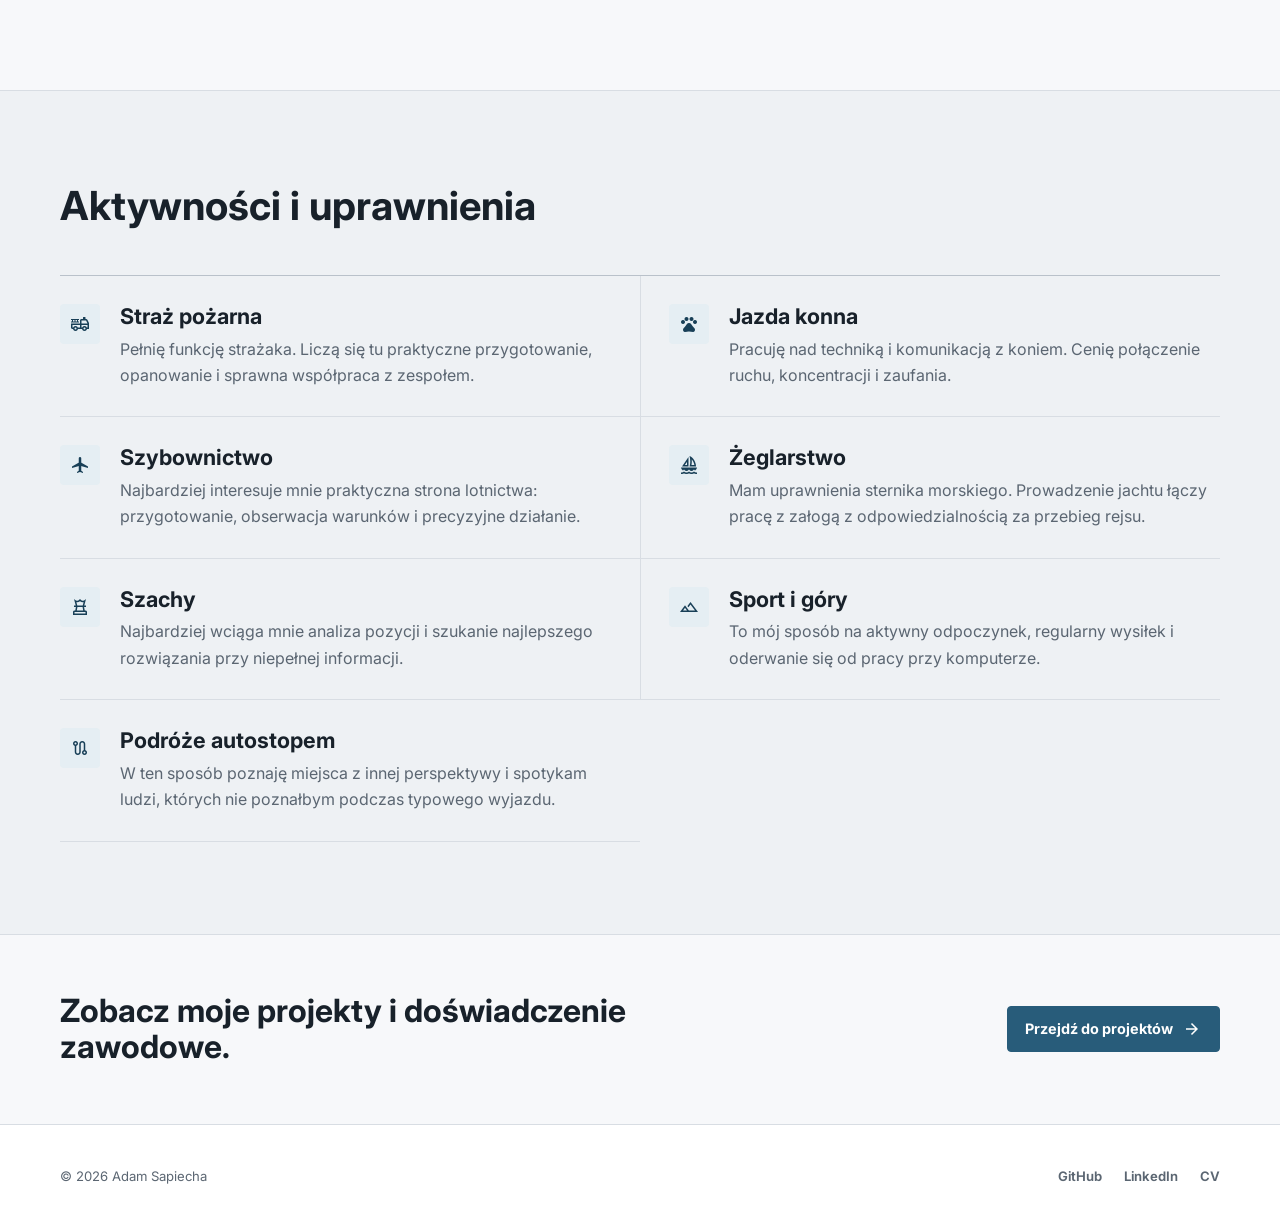
==== commit 536d7f4f: "Remove repeated portfolio content" ====
--- a/about.html
+++ b/about.html
@@ -56,14 +56,14 @@
       <div class="page-shell">
         <div class="about-intro">
           <div><p class="eyebrow" data-pl="O mnie" data-en="About">O mnie</p><h1 data-pl="Po pracy jestem najczęściej w ruchu." data-en="Outside work, I am usually on the move.">Po pracy jestem najczęściej w ruchu.</h1></div>
-          <p class="lead" data-pl="Poza programowaniem działam w straży pożarnej, jeżdżę konno, latam na szybowcach i żegluję jako sternik morski. Czas poświęcam też na szachy, sport, góry i podróże autostopem." data-en="Outside software engineering, I am active in firefighting, ride horses, fly gliders, and sail as a qualified yacht skipper. I also spend time on chess, sports, mountains, and hitchhiking.">Poza programowaniem działam w straży pożarnej, jeżdżę konno, latam na szybowcach i żegluję jako sternik morski. Czas poświęcam też na szachy, sport, góry i podróże autostopem.</p>
+          <p class="lead" data-pl="Wybieram aktywności, które mają praktyczny wymiar, wymagają koncentracji i pozwalają spędzać czas z dala od komputera." data-en="I choose hands-on activities that require focus and let me spend time away from a computer.">Wybieram aktywności, które mają praktyczny wymiar, wymagają koncentracji i pozwalają spędzać czas z dala od komputera.</p>
         </div>
 
         <div class="photo-grid" aria-label="Zdjęcia z gór, żeglowania i podróży" data-aria-label-pl="Zdjęcia z gór, żeglowania i podróży" data-aria-label-en="Photos from mountains, sailing, and travel">
-          <figure class="photo-main"><img src="assets/Góry.jpeg" width="3024" height="4032" loading="eager" decoding="async" alt="Adam Sapiecha w górach" data-alt-pl="Adam Sapiecha w górach" data-alt-en="Adam Sapiecha in the mountains" /><figcaption data-pl="Góry" data-en="Mountains">Góry</figcaption></figure>
+          <figure class="photo-main"><img src="assets/Góry.jpeg" width="3024" height="4032" loading="eager" decoding="async" alt="Adam Sapiecha w górach" data-alt-pl="Adam Sapiecha w górach" data-alt-en="Adam Sapiecha in the mountains" /></figure>
           <div class="photo-stack">
-            <figure><img src="assets/Jacht.jpeg" width="1500" height="1689" loading="eager" decoding="async" alt="Żeglowanie o zachodzie słońca" data-alt-pl="Żeglowanie o zachodzie słońca" data-alt-en="Sailing at sunset" /><figcaption data-pl="Żeglarstwo" data-en="Sailing">Żeglarstwo</figcaption></figure>
-            <figure><img src="assets/Autostop1.jpeg" width="981" height="1316" loading="lazy" decoding="async" alt="Podróż autostopem" data-alt-pl="Podróż autostopem" data-alt-en="Hitchhiking journey" /><figcaption data-pl="Podróże autostopem" data-en="Hitchhiking">Podróże autostopem</figcaption></figure>
+            <figure><img src="assets/Jacht.jpeg" width="1500" height="1689" loading="eager" decoding="async" alt="Żeglowanie o zachodzie słońca" data-alt-pl="Żeglowanie o zachodzie słońca" data-alt-en="Sailing at sunset" /></figure>
+            <figure><img src="assets/Autostop1.jpeg" width="981" height="1316" loading="lazy" decoding="async" alt="Podróż autostopem" data-alt-pl="Podróż autostopem" data-alt-en="Hitchhiking journey" /></figure>
           </div>
         </div>
       </div>
@@ -71,20 +71,20 @@
 
     <section class="section section--muted" aria-labelledby="activities-heading">
       <div class="page-shell">
-        <div class="section-header"><div><p class="eyebrow" data-pl="Poza pracą" data-en="Outside work">Poza pracą</p><h2 id="activities-heading" data-pl="Co robię poza programowaniem" data-en="What I do outside software engineering">Co robię poza programowaniem</h2></div><p data-pl="To aktywności, którym rzeczywiście poświęcam czas i które są ważną częścią mojego życia poza pracą." data-en="These are activities I genuinely spend time on and an important part of my life outside work.">To aktywności, którym rzeczywiście poświęcam czas i które są ważną częścią mojego życia poza pracą.</p></div>
+        <div class="section-header section-header--single"><div><h2 id="activities-heading" data-pl="Aktywności i uprawnienia" data-en="Activities and qualifications">Aktywności i uprawnienia</h2></div></div>
         <div class="activity-list">
-          <article class="activity-item"><span class="activity-icon material-symbols-outlined" aria-hidden="true">fire_truck</span><div><h3 data-pl="Straż pożarna" data-en="Firefighting">Straż pożarna</h3><p data-pl="Jestem strażakiem. To wymagająca aktywność, w której liczą się praktyczne przygotowanie, opanowanie i współpraca z zespołem." data-en="I am a firefighter. It is a demanding activity built on practical preparation, composure, and teamwork.">Jestem strażakiem. To wymagająca aktywność, w której liczą się praktyczne przygotowanie, opanowanie i współpraca z zespołem.</p></div></article>
-          <article class="activity-item"><span class="activity-icon material-symbols-outlined" aria-hidden="true">pets</span><div><h3 data-pl="Jazda konna" data-en="Horse riding">Jazda konna</h3><p data-pl="Jeżdżę konno i rozwijam technikę jazdy. Lubię połączenie ruchu, koncentracji i pracy ze zwierzęciem." data-en="I ride horses and continue improving my technique. I enjoy the combination of movement, focus, and working with an animal.">Jeżdżę konno i rozwijam technikę jazdy. Lubię połączenie ruchu, koncentracji i pracy ze zwierzęciem.</p></div></article>
-          <article class="activity-item"><span class="activity-icon material-symbols-outlined" aria-hidden="true">flight</span><div><h3 data-pl="Szybownictwo" data-en="Gliding">Szybownictwo</h3><p data-pl="Latam na szybowcach. Interesuje mnie praktyczna strona lotnictwa: przygotowanie, obserwacja warunków i precyzyjne działanie." data-en="I fly gliders. I am interested in the practical side of aviation: preparation, reading conditions, and precise action.">Latam na szybowcach. Interesuje mnie praktyczna strona lotnictwa: przygotowanie, obserwacja warunków i precyzyjne działanie.</p></div></article>
-          <article class="activity-item"><span class="activity-icon material-symbols-outlined" aria-hidden="true">sailing</span><div><h3 data-pl="Żeglarstwo" data-en="Sailing">Żeglarstwo</h3><p data-pl="Jestem sternikiem morskim. Żeglarstwo oznacza dla mnie prowadzenie jachtu, pracę z załogą i odpowiedzialność za przebieg rejsu." data-en="I hold a yacht skipper qualification. For me, sailing means handling a yacht, working with the crew, and taking responsibility for the voyage.">Jestem sternikiem morskim. Żeglarstwo oznacza dla mnie prowadzenie jachtu, pracę z załogą i odpowiedzialność za przebieg rejsu.</p></div></article>
-          <article class="activity-item"><span class="activity-icon material-symbols-outlined" aria-hidden="true">chess</span><div><h3 data-pl="Szachy" data-en="Chess">Szachy</h3><p data-pl="Lubię grać w szachy, szczególnie analizować pozycję i szukać najlepszego rozwiązania w danej sytuacji." data-en="I enjoy playing chess, especially analyzing a position and looking for the best solution in a given situation.">Lubię grać w szachy, szczególnie analizować pozycję i szukać najlepszego rozwiązania w danej sytuacji.</p></div></article>
-          <article class="activity-item"><span class="activity-icon material-symbols-outlined" aria-hidden="true">landscape</span><div><h3 data-pl="Sport i góry" data-en="Sports and mountains">Sport i góry</h3><p data-pl="Lubię sport i wyjazdy w góry. To mój sposób na aktywny odpoczynek i oderwanie się od pracy przy komputerze." data-en="I enjoy sports and mountain trips. They are my way to rest actively and step away from computer-based work.">Lubię sport i wyjazdy w góry. To mój sposób na aktywny odpoczynek i oderwanie się od pracy przy komputerze.</p></div></article>
-          <article class="activity-item"><span class="activity-icon material-symbols-outlined" aria-hidden="true">route</span><div><h3 data-pl="Podróże autostopem" data-en="Hitchhiking">Podróże autostopem</h3><p data-pl="Podróżuję autostopem, żeby poznawać miejsca z innej perspektywy i spotykać ludzi, których nie poznałbym podczas typowego wyjazdu." data-en="I hitchhike to see places from a different perspective and meet people I would not encounter on a typical trip.">Podróżuję autostopem, żeby poznawać miejsca z innej perspektywy i spotykać ludzi, których nie poznałbym podczas typowego wyjazdu.</p></div></article>
+          <article class="activity-item"><span class="activity-icon material-symbols-outlined" aria-hidden="true">fire_truck</span><div><h3 data-pl="Straż pożarna" data-en="Firefighting">Straż pożarna</h3><p data-pl="Pełnię funkcję strażaka. Liczą się tu praktyczne przygotowanie, opanowanie i sprawna współpraca z zespołem." data-en="I serve as a firefighter. It requires practical preparation, composure, and effective teamwork.">Pełnię funkcję strażaka. Liczą się tu praktyczne przygotowanie, opanowanie i sprawna współpraca z zespołem.</p></div></article>
+          <article class="activity-item"><span class="activity-icon material-symbols-outlined" aria-hidden="true">pets</span><div><h3 data-pl="Jazda konna" data-en="Horse riding">Jazda konna</h3><p data-pl="Pracuję nad techniką i komunikacją z koniem. Cenię połączenie ruchu, koncentracji i zaufania." data-en="I work on my technique and communication with the horse. I value the combination of movement, focus, and trust.">Pracuję nad techniką i komunikacją z koniem. Cenię połączenie ruchu, koncentracji i zaufania.</p></div></article>
+          <article class="activity-item"><span class="activity-icon material-symbols-outlined" aria-hidden="true">flight</span><div><h3 data-pl="Szybownictwo" data-en="Gliding">Szybownictwo</h3><p data-pl="Najbardziej interesuje mnie praktyczna strona lotnictwa: przygotowanie, obserwacja warunków i precyzyjne działanie." data-en="I am most interested in the practical side of aviation: preparation, reading conditions, and precise action.">Najbardziej interesuje mnie praktyczna strona lotnictwa: przygotowanie, obserwacja warunków i precyzyjne działanie.</p></div></article>
+          <article class="activity-item"><span class="activity-icon material-symbols-outlined" aria-hidden="true">sailing</span><div><h3 data-pl="Żeglarstwo" data-en="Sailing">Żeglarstwo</h3><p data-pl="Mam uprawnienia sternika morskiego. Prowadzenie jachtu łączy pracę z załogą z odpowiedzialnością za przebieg rejsu." data-en="I hold a yacht skipper qualification. Handling a yacht combines teamwork with responsibility for the voyage.">Mam uprawnienia sternika morskiego. Prowadzenie jachtu łączy pracę z załogą z odpowiedzialnością za przebieg rejsu.</p></div></article>
+          <article class="activity-item"><span class="activity-icon material-symbols-outlined" aria-hidden="true">chess</span><div><h3 data-pl="Szachy" data-en="Chess">Szachy</h3><p data-pl="Najbardziej wciąga mnie analiza pozycji i szukanie najlepszego rozwiązania przy niepełnej informacji." data-en="I am most drawn to position analysis and finding the best solution with incomplete information.">Najbardziej wciąga mnie analiza pozycji i szukanie najlepszego rozwiązania przy niepełnej informacji.</p></div></article>
+          <article class="activity-item"><span class="activity-icon material-symbols-outlined" aria-hidden="true">landscape</span><div><h3 data-pl="Sport i góry" data-en="Sports and mountains">Sport i góry</h3><p data-pl="To mój sposób na aktywny odpoczynek, regularny wysiłek i oderwanie się od pracy przy komputerze." data-en="They are my way to rest actively, exercise regularly, and step away from computer-based work.">To mój sposób na aktywny odpoczynek, regularny wysiłek i oderwanie się od pracy przy komputerze.</p></div></article>
+          <article class="activity-item"><span class="activity-icon material-symbols-outlined" aria-hidden="true">route</span><div><h3 data-pl="Podróże autostopem" data-en="Hitchhiking">Podróże autostopem</h3><p data-pl="W ten sposób poznaję miejsca z innej perspektywy i spotykam ludzi, których nie poznałbym podczas typowego wyjazdu." data-en="This lets me see places from a different perspective and meet people I would not encounter on a typical trip.">W ten sposób poznaję miejsca z innej perspektywy i spotykam ludzi, których nie poznałbym podczas typowego wyjazdu.</p></div></article>
         </div>
       </div>
     </section>
 
-    <section><div class="page-shell cta-row"><div><p class="eyebrow" data-pl="Strona zawodowa" data-en="Professional work">Strona zawodowa</p><h2 data-pl="Zobacz moje projekty i doświadczenie zawodowe." data-en="See my projects and professional experience.">Zobacz moje projekty i doświadczenie zawodowe.</h2></div><a class="button" href="projects.html"><span data-pl="Przejdź do projektów" data-en="View projects">Przejdź do projektów</span><span class="material-symbols-outlined" aria-hidden="true">arrow_forward</span></a></div></section>
+    <section><div class="page-shell cta-row"><div><h2 data-pl="Zobacz moje projekty i doświadczenie zawodowe." data-en="See my projects and professional experience.">Zobacz moje projekty i doświadczenie zawodowe.</h2></div><a class="button" href="projects.html"><span data-pl="Przejdź do projektów" data-en="View projects">Przejdź do projektów</span><span class="material-symbols-outlined" aria-hidden="true">arrow_forward</span></a></div></section>
   </main>
 
   <footer class="site-footer">
--- a/style.css
+++ b/style.css
@@ -329,21 +329,6 @@
   object-position: center 28%;
 }
 
-.hero-photo figcaption {
-  border-top: 1px solid var(--line);
-  background: var(--surface);
-  padding: 18px 20px;
-  color: var(--muted);
-  font-size: 0.86rem;
-}
-
-.hero-photo strong {
-  display: block;
-  margin-bottom: 2px;
-  color: var(--text);
-  font-size: 1rem;
-}
-
 .button-row {
   display: flex;
   flex-wrap: wrap;
@@ -400,25 +385,6 @@
   font-variation-settings: "FILL" 0, "wght" 400, "GRAD" 0, "opsz" 20;
 }
 
-.fact-grid {
-  display: grid;
-  grid-template-columns: repeat(3, minmax(0, 1fr));
-  margin-top: 48px;
-  border-top: 1px solid var(--line);
-  border-bottom: 1px solid var(--line);
-}
-
-.fact {
-  padding: 22px 26px;
-  border-left: 1px solid var(--line);
-}
-
-.fact:first-child {
-  padding-left: 0;
-  border-left: 0;
-}
-
-.fact-label,
 .contact-label,
 .project-kicker,
 .meta {
@@ -429,11 +395,6 @@
   text-transform: uppercase;
 }
 
-.fact-value {
-  margin: 7px 0 0;
-  font-weight: 700;
-}
-
 .section-header {
   display: grid;
   grid-template-columns: minmax(0, 0.75fr) minmax(0, 1.25fr);
@@ -442,6 +403,10 @@
   margin-bottom: 46px;
 }
 
+.section-header--single {
+  display: block;
+}
+
 .section-header p:last-child {
   max-width: 680px;
   margin-bottom: 4px;
@@ -452,13 +417,8 @@
 .experience-list,
 .project-list,
 .contact-list,
-.profile-links,
-.project-directory {
+.profile-links {
   border-top: 1px solid var(--line-strong);
-}
-
-.project-directory {
-  margin-top: 30px;
 }
 
 .experience-item {
@@ -529,6 +489,11 @@
   text-decoration: none;
 }
 
+.project-list--compact .project-row {
+  grid-template-columns: 50px minmax(0, 1fr) auto;
+  align-items: center;
+}
+
 .project-row:hover h3 {
   color: var(--accent-dark);
   text-decoration: underline;
@@ -593,30 +558,6 @@
   max-width: 760px;
 }
 
-.project-directory-link {
-  display: grid;
-  grid-template-columns: 50px minmax(0, 1fr) auto;
-  gap: 24px;
-  align-items: center;
-  padding: 24px 0;
-  border-bottom: 1px solid var(--line);
-  text-decoration: none;
-}
-
-.project-directory-link:hover strong {
-  color: var(--accent-dark);
-}
-
-.project-directory-link strong {
-  font-size: 1.15rem;
-}
-
-.project-directory-link span:last-child {
-  color: var(--accent-dark);
-  font-size: 0.88rem;
-  font-weight: 700;
-}
-
 .project-detail {
   padding: 86px 0;
   border-bottom: 1px solid var(--line-strong);
@@ -731,18 +672,6 @@
   min-height: 262px;
 }
 
-.photo-grid figcaption {
-  position: absolute;
-  right: 0;
-  bottom: 0;
-  left: 0;
-  padding: 14px 16px;
-  background: rgba(24, 33, 42, 0.84);
-  color: #fff;
-  font-size: 0.82rem;
-  font-weight: 650;
-}
-
 .activity-list {
   display: grid;
   grid-template-columns: repeat(2, minmax(0, 1fr));
@@ -788,6 +717,10 @@
 
 .contact-layout > * {
   min-width: 0;
+}
+
+.contact-layout--single {
+  grid-template-columns: minmax(0, 760px);
 }
 
 .contact-list {
@@ -822,25 +755,6 @@
   text-underline-offset: 4px;
 }
 
-.contact-aside {
-  border-left: 3px solid var(--accent);
-  padding-left: 28px;
-}
-
-.contact-aside h2 {
-  font-size: 1.65rem;
-}
-
-.contact-aside ul {
-  margin: 24px 0 0;
-  padding-left: 20px;
-  color: var(--muted);
-}
-
-.contact-aside li + li {
-  margin-top: 10px;
-}
-
 .profile-links a {
   display: flex;
   align-items: center;
@@ -996,9 +910,6 @@
     grid-template-columns: repeat(2, minmax(0, 1fr));
   }
 
-  .contact-aside {
-    margin-top: 12px;
-  }
 }
 
 @media (max-width: 620px) {
@@ -1083,21 +994,6 @@
     aspect-ratio: 4 / 4.6;
   }
 
-  .fact-grid {
-    grid-template-columns: 1fr;
-  }
-
-  .fact,
-  .fact:first-child {
-    padding: 18px 0;
-    border-left: 0;
-    border-bottom: 1px solid var(--line);
-  }
-
-  .fact:last-child {
-    border-bottom: 0;
-  }
-
   .section-header {
     margin-bottom: 32px;
   }
@@ -1116,17 +1012,13 @@
     padding: 26px 0;
   }
 
+  .project-list--compact .project-row {
+    grid-template-columns: 34px minmax(0, 1fr);
+    align-items: start;
+  }
+
   .project-row > p,
   .project-link-label {
-    grid-column: 2;
-  }
-
-  .project-directory-link {
-    grid-template-columns: 34px minmax(0, 1fr);
-    gap: 14px;
-  }
-
-  .project-directory-link span:last-child {
     grid-column: 2;
   }
 
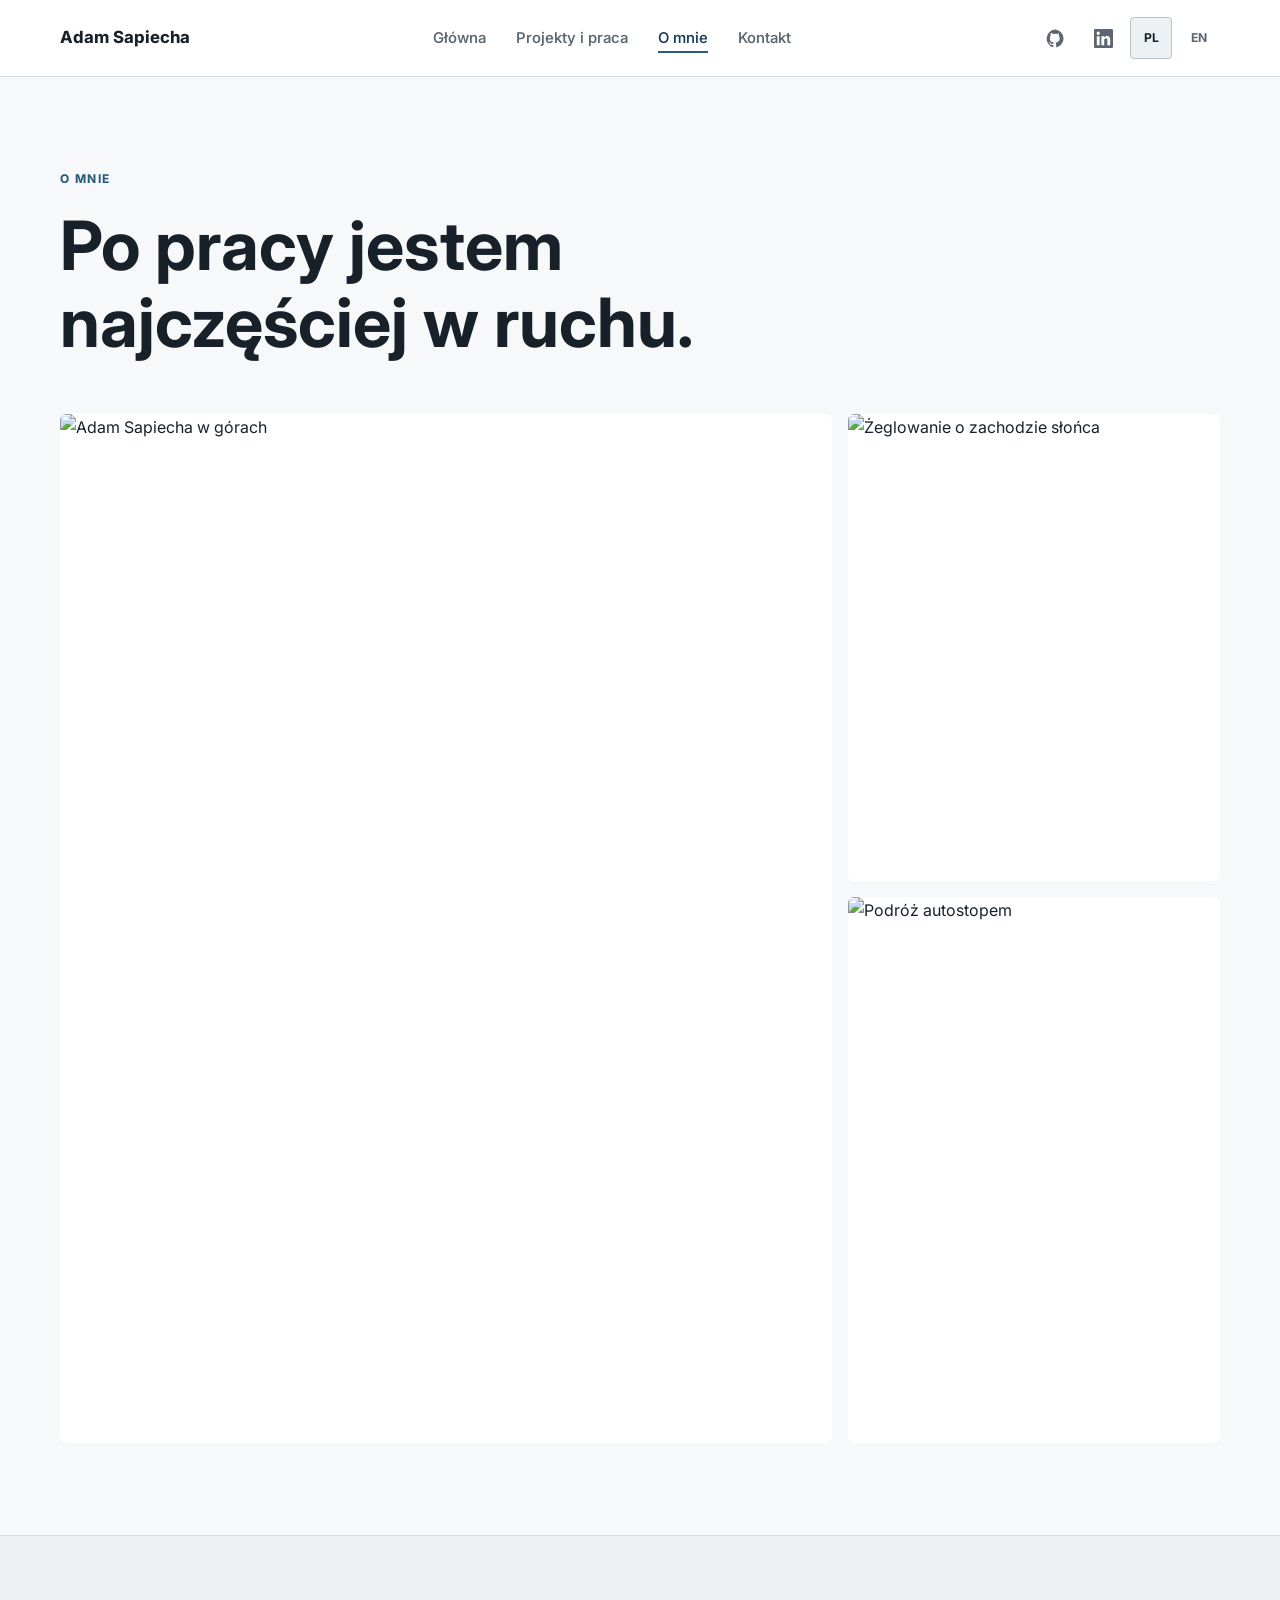
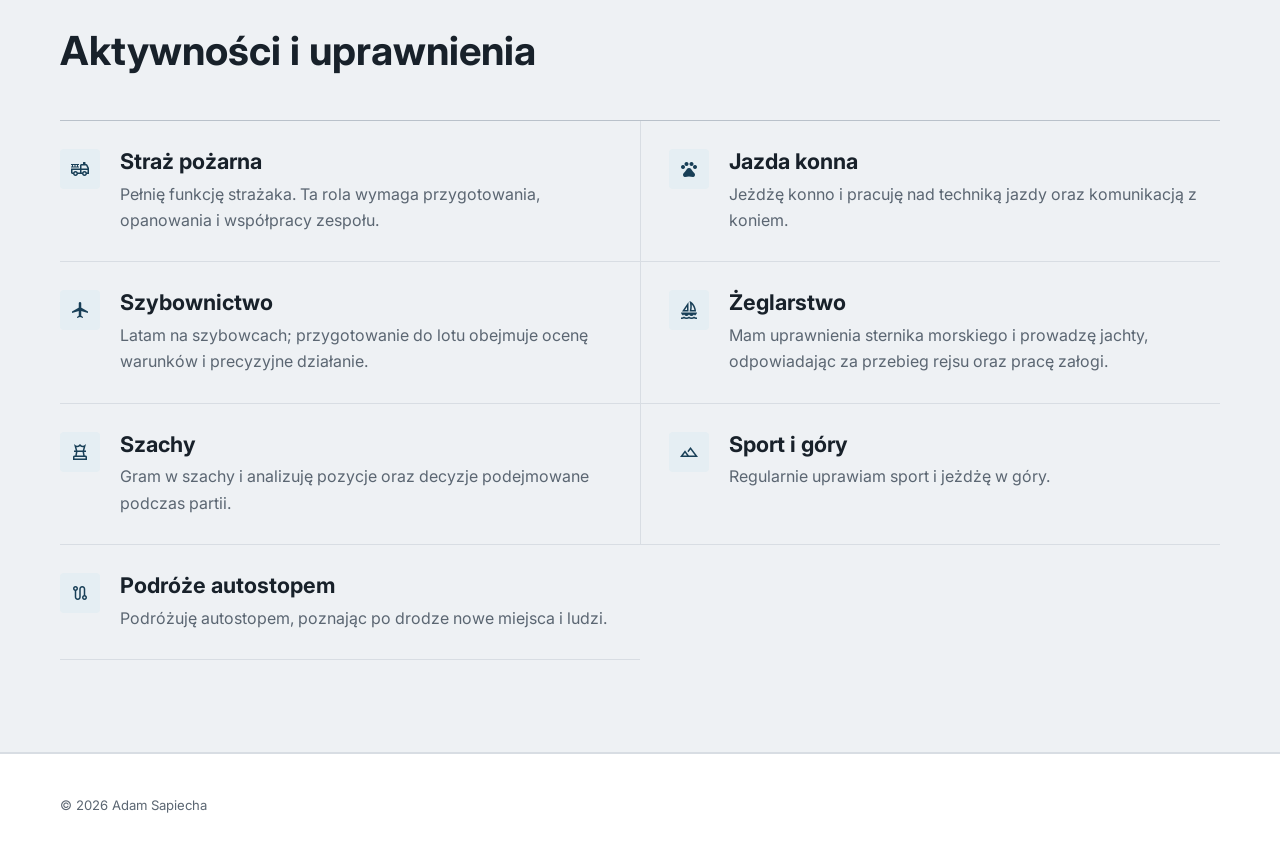
==== commit 75b094bb: "Refocus plain portfolio content" ====
--- a/about.html
+++ b/about.html
@@ -31,20 +31,22 @@
       <a class="nav-brand" href="index.html" aria-label="Adam Sapiecha">Adam Sapiecha</a>
       <div class="desktop-nav">
         <a data-nav="home" href="index.html" data-pl="Główna" data-en="Home">Główna</a>
-        <a data-nav="projects" href="projects.html" data-pl="Projekty" data-en="Projects">Projekty</a>
+        <a data-nav="projects" href="projects.html" data-pl="Projekty i praca" data-en="Projects and work">Projekty i praca</a>
         <a data-nav="about" href="about.html" data-pl="O mnie" data-en="About">O mnie</a>
         <a data-nav="contact" href="contact.html" data-pl="Kontakt" data-en="Contact">Kontakt</a>
       </div>
       <div class="nav-actions">
-        <button class="lang-btn" data-lang="pl" type="button">PL</button>
-        <button class="lang-btn" data-lang="en" type="button">EN</button>
+        <a class="nav-social" href="https://github.com/Adam-Sapiecha" target="_blank" rel="noreferrer" aria-label="GitHub" title="GitHub"><svg viewBox="0 0 24 24" aria-hidden="true"><path d="M12 .7A11.5 11.5 0 0 0 8.4 23c.6.1.8-.2.8-.6v-2.2c-3.3.7-4-1.4-4-1.4-.5-1.4-1.3-1.7-1.3-1.7-1.1-.7.1-.7.1-.7 1.2.1 1.8 1.2 1.8 1.2 1.1 1.8 2.8 1.3 3.5 1 .1-.8.4-1.3.8-1.6-2.6-.3-5.3-1.3-5.3-5.7 0-1.3.5-2.3 1.2-3.1-.1-.3-.5-1.5.1-3.1 0 0 1-.3 3.2 1.2a11 11 0 0 1 5.8 0C15.1 5 16 5.3 16 5.3c.6 1.6.2 2.8.1 3.1.8.8 1.2 1.8 1.2 3.1 0 4.4-2.7 5.4-5.3 5.7.4.4.8 1.1.8 2.2v3.2c0 .4.2.7.8.6A11.5 11.5 0 0 0 12 .7Z" /></svg></a>
+        <a class="nav-social" href="https://www.linkedin.com/in/adam-sapiecha-686057314/" target="_blank" rel="noreferrer" aria-label="LinkedIn" title="LinkedIn"><svg viewBox="0 0 24 24" aria-hidden="true"><path d="M20.45 20.45h-3.56v-5.57c0-1.33-.02-3.04-1.85-3.04-1.85 0-2.14 1.45-2.14 2.94v5.67H9.35V9h3.41v1.56h.05c.48-.9 1.64-1.85 3.37-1.85 3.6 0 4.27 2.37 4.27 5.46v6.28ZM5.34 7.43a2.06 2.06 0 1 1 0-4.12 2.06 2.06 0 0 1 0 4.12ZM7.12 20.45H3.56V9h3.56v11.45ZM22.23 0H1.77C.79 0 0 .77 0 1.73v20.54C0 23.23.79 24 1.77 24h20.45C23.2 24 24 23.23 24 22.27V1.73C24 .77 23.2 0 22.22 0Z" /></svg></a>
+        <button class="lang-btn is-selected" data-lang="pl" type="button" aria-pressed="true">PL</button>
+        <button class="lang-btn" data-lang="en" type="button" aria-pressed="false">EN</button>
         <button class="menu-toggle material-symbols-outlined" data-menu-toggle type="button" aria-controls="mobile-navigation" aria-expanded="false" aria-label="Otwórz menu" data-label-open-pl="Otwórz menu" data-label-open-en="Open menu" data-label-close-pl="Zamknij menu" data-label-close-en="Close menu">menu</button>
       </div>
     </nav>
     <div id="mobile-navigation" class="mobile-nav-panel hidden" data-mobile-nav>
       <div class="mobile-nav-links">
         <a data-nav="home" href="index.html" data-pl="Główna" data-en="Home">Główna</a>
-        <a data-nav="projects" href="projects.html" data-pl="Projekty" data-en="Projects">Projekty</a>
+        <a data-nav="projects" href="projects.html" data-pl="Projekty i praca" data-en="Projects and work">Projekty i praca</a>
         <a data-nav="about" href="about.html" data-pl="O mnie" data-en="About">O mnie</a>
         <a data-nav="contact" href="contact.html" data-pl="Kontakt" data-en="Contact">Kontakt</a>
       </div>
@@ -54,9 +56,8 @@
   <main id="main-content">
     <section class="section">
       <div class="page-shell">
-        <div class="about-intro">
+        <div class="about-intro about-intro--single">
           <div><p class="eyebrow" data-pl="O mnie" data-en="About">O mnie</p><h1 data-pl="Po pracy jestem najczęściej w ruchu." data-en="Outside work, I am usually on the move.">Po pracy jestem najczęściej w ruchu.</h1></div>
-          <p class="lead" data-pl="Wybieram aktywności, które mają praktyczny wymiar, wymagają koncentracji i pozwalają spędzać czas z dala od komputera." data-en="I choose hands-on activities that require focus and let me spend time away from a computer.">Wybieram aktywności, które mają praktyczny wymiar, wymagają koncentracji i pozwalają spędzać czas z dala od komputera.</p>
         </div>
 
         <div class="photo-grid" aria-label="Zdjęcia z gór, żeglowania i podróży" data-aria-label-pl="Zdjęcia z gór, żeglowania i podróży" data-aria-label-en="Photos from mountains, sailing, and travel">
@@ -73,22 +74,21 @@
       <div class="page-shell">
         <div class="section-header section-header--single"><div><h2 id="activities-heading" data-pl="Aktywności i uprawnienia" data-en="Activities and qualifications">Aktywności i uprawnienia</h2></div></div>
         <div class="activity-list">
-          <article class="activity-item"><span class="activity-icon material-symbols-outlined" aria-hidden="true">fire_truck</span><div><h3 data-pl="Straż pożarna" data-en="Firefighting">Straż pożarna</h3><p data-pl="Pełnię funkcję strażaka. Liczą się tu praktyczne przygotowanie, opanowanie i sprawna współpraca z zespołem." data-en="I serve as a firefighter. It requires practical preparation, composure, and effective teamwork.">Pełnię funkcję strażaka. Liczą się tu praktyczne przygotowanie, opanowanie i sprawna współpraca z zespołem.</p></div></article>
-          <article class="activity-item"><span class="activity-icon material-symbols-outlined" aria-hidden="true">pets</span><div><h3 data-pl="Jazda konna" data-en="Horse riding">Jazda konna</h3><p data-pl="Pracuję nad techniką i komunikacją z koniem. Cenię połączenie ruchu, koncentracji i zaufania." data-en="I work on my technique and communication with the horse. I value the combination of movement, focus, and trust.">Pracuję nad techniką i komunikacją z koniem. Cenię połączenie ruchu, koncentracji i zaufania.</p></div></article>
-          <article class="activity-item"><span class="activity-icon material-symbols-outlined" aria-hidden="true">flight</span><div><h3 data-pl="Szybownictwo" data-en="Gliding">Szybownictwo</h3><p data-pl="Najbardziej interesuje mnie praktyczna strona lotnictwa: przygotowanie, obserwacja warunków i precyzyjne działanie." data-en="I am most interested in the practical side of aviation: preparation, reading conditions, and precise action.">Najbardziej interesuje mnie praktyczna strona lotnictwa: przygotowanie, obserwacja warunków i precyzyjne działanie.</p></div></article>
-          <article class="activity-item"><span class="activity-icon material-symbols-outlined" aria-hidden="true">sailing</span><div><h3 data-pl="Żeglarstwo" data-en="Sailing">Żeglarstwo</h3><p data-pl="Mam uprawnienia sternika morskiego. Prowadzenie jachtu łączy pracę z załogą z odpowiedzialnością za przebieg rejsu." data-en="I hold a yacht skipper qualification. Handling a yacht combines teamwork with responsibility for the voyage.">Mam uprawnienia sternika morskiego. Prowadzenie jachtu łączy pracę z załogą z odpowiedzialnością za przebieg rejsu.</p></div></article>
-          <article class="activity-item"><span class="activity-icon material-symbols-outlined" aria-hidden="true">chess</span><div><h3 data-pl="Szachy" data-en="Chess">Szachy</h3><p data-pl="Najbardziej wciąga mnie analiza pozycji i szukanie najlepszego rozwiązania przy niepełnej informacji." data-en="I am most drawn to position analysis and finding the best solution with incomplete information.">Najbardziej wciąga mnie analiza pozycji i szukanie najlepszego rozwiązania przy niepełnej informacji.</p></div></article>
-          <article class="activity-item"><span class="activity-icon material-symbols-outlined" aria-hidden="true">landscape</span><div><h3 data-pl="Sport i góry" data-en="Sports and mountains">Sport i góry</h3><p data-pl="To mój sposób na aktywny odpoczynek, regularny wysiłek i oderwanie się od pracy przy komputerze." data-en="They are my way to rest actively, exercise regularly, and step away from computer-based work.">To mój sposób na aktywny odpoczynek, regularny wysiłek i oderwanie się od pracy przy komputerze.</p></div></article>
-          <article class="activity-item"><span class="activity-icon material-symbols-outlined" aria-hidden="true">route</span><div><h3 data-pl="Podróże autostopem" data-en="Hitchhiking">Podróże autostopem</h3><p data-pl="W ten sposób poznaję miejsca z innej perspektywy i spotykam ludzi, których nie poznałbym podczas typowego wyjazdu." data-en="This lets me see places from a different perspective and meet people I would not encounter on a typical trip.">W ten sposób poznaję miejsca z innej perspektywy i spotykam ludzi, których nie poznałbym podczas typowego wyjazdu.</p></div></article>
+          <article class="activity-item"><span class="activity-icon material-symbols-outlined" aria-hidden="true">fire_truck</span><div><h3 data-pl="Straż pożarna" data-en="Firefighting">Straż pożarna</h3><p data-pl="Pełnię funkcję strażaka. Ta rola wymaga przygotowania, opanowania i współpracy zespołu." data-en="I serve as a firefighter. The role requires preparation, composure, and teamwork.">Pełnię funkcję strażaka. Ta rola wymaga przygotowania, opanowania i współpracy zespołu.</p></div></article>
+          <article class="activity-item"><span class="activity-icon material-symbols-outlined" aria-hidden="true">pets</span><div><h3 data-pl="Jazda konna" data-en="Horse riding">Jazda konna</h3><p data-pl="Jeżdżę konno i pracuję nad techniką jazdy oraz komunikacją z koniem." data-en="I ride horses and work on my riding technique and communication with the horse.">Jeżdżę konno i pracuję nad techniką jazdy oraz komunikacją z koniem.</p></div></article>
+          <article class="activity-item"><span class="activity-icon material-symbols-outlined" aria-hidden="true">flight</span><div><h3 data-pl="Szybownictwo" data-en="Gliding">Szybownictwo</h3><p data-pl="Latam na szybowcach; przygotowanie do lotu obejmuje ocenę warunków i precyzyjne działanie." data-en="I fly gliders; flight preparation includes assessing conditions and acting precisely.">Latam na szybowcach; przygotowanie do lotu obejmuje ocenę warunków i precyzyjne działanie.</p></div></article>
+          <article class="activity-item"><span class="activity-icon material-symbols-outlined" aria-hidden="true">sailing</span><div><h3 data-pl="Żeglarstwo" data-en="Sailing">Żeglarstwo</h3><p data-pl="Mam uprawnienia sternika morskiego i prowadzę jachty, odpowiadając za przebieg rejsu oraz pracę załogi." data-en="I am a qualified yacht skipper and handle yachts, taking responsibility for the voyage and crew coordination.">Mam uprawnienia sternika morskiego i prowadzę jachty, odpowiadając za przebieg rejsu oraz pracę załogi.</p></div></article>
+          <article class="activity-item"><span class="activity-icon material-symbols-outlined" aria-hidden="true">chess</span><div><h3 data-pl="Szachy" data-en="Chess">Szachy</h3><p data-pl="Gram w szachy i analizuję pozycje oraz decyzje podejmowane podczas partii." data-en="I play chess and analyze positions and decisions made during a game.">Gram w szachy i analizuję pozycje oraz decyzje podejmowane podczas partii.</p></div></article>
+          <article class="activity-item"><span class="activity-icon material-symbols-outlined" aria-hidden="true">landscape</span><div><h3 data-pl="Sport i góry" data-en="Sports and mountains">Sport i góry</h3><p data-pl="Regularnie uprawiam sport i jeżdżę w góry." data-en="I exercise regularly and spend time in the mountains.">Regularnie uprawiam sport i jeżdżę w góry.</p></div></article>
+          <article class="activity-item"><span class="activity-icon material-symbols-outlined" aria-hidden="true">route</span><div><h3 data-pl="Podróże autostopem" data-en="Hitchhiking">Podróże autostopem</h3><p data-pl="Podróżuję autostopem, poznając po drodze nowe miejsca i ludzi." data-en="I hitchhike, meeting new people and discovering places along the way.">Podróżuję autostopem, poznając po drodze nowe miejsca i ludzi.</p></div></article>
         </div>
       </div>
     </section>
 
-    <section><div class="page-shell cta-row"><div><h2 data-pl="Zobacz moje projekty i doświadczenie zawodowe." data-en="See my projects and professional experience.">Zobacz moje projekty i doświadczenie zawodowe.</h2></div><a class="button" href="projects.html"><span data-pl="Przejdź do projektów" data-en="View projects">Przejdź do projektów</span><span class="material-symbols-outlined" aria-hidden="true">arrow_forward</span></a></div></section>
   </main>
 
   <footer class="site-footer">
-    <div class="page-shell footer-inner"><p>© 2026 Adam Sapiecha</p><div class="footer-links"><a href="https://github.com/Adam-Sapiecha" target="_blank" rel="noreferrer">GitHub</a><a href="https://www.linkedin.com/in/adam-sapiecha-686057314/" target="_blank" rel="noreferrer">LinkedIn</a><a href="assets/Adam_Sapiecha_CV.pdf" download="Adam_Sapiecha_CV.pdf" target="_blank" rel="noreferrer">CV</a></div></div>
+    <div class="page-shell footer-inner"><p>© 2026 Adam Sapiecha</p></div>
   </footer>
 
   <script src="script.js"></script>
--- a/style.css
+++ b/style.css
@@ -59,6 +59,7 @@
 h1,
 h2,
 h3,
+h4,
 p,
 figure,
 ul {
@@ -73,7 +74,8 @@
 
 h1,
 h2,
-h3 {
+h3,
+h4 {
   margin-bottom: 0;
   font-weight: 700;
   line-height: 1.14;
@@ -90,6 +92,10 @@
 
 h3 {
   font-size: 1.35rem;
+}
+
+h4 {
+  font-size: 1.08rem;
 }
 
 p:last-child {
@@ -183,6 +189,29 @@
   display: flex;
   align-items: center;
   gap: 6px;
+}
+
+.nav-social {
+  display: inline-flex;
+  align-items: center;
+  justify-content: center;
+  width: 42px;
+  height: 42px;
+  border: 1px solid transparent;
+  border-radius: 4px;
+  color: var(--muted);
+}
+
+.nav-social:hover {
+  border-color: var(--line-strong);
+  background: var(--surface-muted);
+  color: var(--accent-dark);
+}
+
+.nav-social svg {
+  width: 19px;
+  height: 19px;
+  fill: currentColor;
 }
 
 .lang-btn,
@@ -278,14 +307,6 @@
   text-transform: uppercase;
 }
 
-.lead {
-  max-width: var(--reading-width);
-  margin: 26px 0 0;
-  color: var(--muted);
-  font-size: 1.2rem;
-  line-height: 1.65;
-}
-
 .hero {
   display: grid;
   grid-template-columns: minmax(0, 1.35fr) minmax(280px, 0.65fr);
@@ -305,13 +326,6 @@
   font-size: 1.75rem;
   font-weight: 650;
   line-height: 1.35;
-}
-
-.hero-description {
-  max-width: 720px;
-  margin: 22px 0 0;
-  color: var(--muted);
-  font-size: 1.08rem;
 }
 
 .hero-photo {
@@ -369,17 +383,6 @@
   background: var(--accent-soft);
 }
 
-.button--text {
-  border-color: transparent;
-  background: transparent;
-  color: var(--accent-dark);
-}
-
-.button--text:hover {
-  border-color: var(--line);
-  background: var(--surface-muted);
-}
-
 .material-symbols-outlined {
   font-size: 20px;
   font-variation-settings: "FILL" 0, "wght" 400, "GRAD" 0, "opsz" 20;
@@ -407,17 +410,8 @@
   display: block;
 }
 
-.section-header p:last-child {
-  max-width: 680px;
-  margin-bottom: 4px;
-  color: var(--muted);
-  font-size: 1.06rem;
-}
-
 .experience-list,
-.project-list,
-.contact-list,
-.profile-links {
+.contact-list {
   border-top: 1px solid var(--line-strong);
 }
 
@@ -477,46 +471,6 @@
 .stack-group p {
   margin-bottom: 0;
   color: var(--muted);
-}
-
-.project-row {
-  display: grid;
-  grid-template-columns: 50px minmax(220px, 0.8fr) minmax(0, 1.2fr) auto;
-  gap: 30px;
-  align-items: start;
-  padding: 30px 0;
-  border-bottom: 1px solid var(--line);
-  text-decoration: none;
-}
-
-.project-list--compact .project-row {
-  grid-template-columns: 50px minmax(0, 1fr) auto;
-  align-items: center;
-}
-
-.project-row:hover h3 {
-  color: var(--accent-dark);
-  text-decoration: underline;
-  text-decoration-thickness: 1px;
-  text-underline-offset: 4px;
-}
-
-.project-number {
-  color: var(--accent);
-  font-size: 0.82rem;
-  font-weight: 750;
-}
-
-.project-row p {
-  margin-bottom: 0;
-  color: var(--muted);
-}
-
-.project-link-label {
-  color: var(--accent-dark);
-  font-size: 0.88rem;
-  font-weight: 700;
-  white-space: nowrap;
 }
 
 .tags {
@@ -554,17 +508,17 @@
   padding: 88px 0 68px;
 }
 
-.page-intro .lead {
-  max-width: 760px;
-}
-
 .project-detail {
-  padding: 86px 0;
-  border-bottom: 1px solid var(--line-strong);
-}
-
-.project-detail:last-child {
-  border-bottom: 0;
+  scroll-margin-top: 96px;
+  border: 1px solid var(--line-strong);
+  border-radius: var(--radius);
+  padding: clamp(34px, 5vw, 60px);
+  background: var(--surface);
+  box-shadow: 0 4px 14px rgba(24, 33, 42, 0.06);
+}
+
+.project-detail + .project-detail {
+  margin-top: 32px;
 }
 
 .project-detail-header {
@@ -627,6 +581,81 @@
   font-size: 0.9rem;
 }
 
+.work-history {
+  display: grid;
+  gap: 64px;
+}
+
+.work-role + .work-role {
+  border-top: 2px solid var(--line-strong);
+  padding-top: 58px;
+}
+
+.work-role-header {
+  display: flex;
+  align-items: flex-start;
+  justify-content: space-between;
+  gap: 32px;
+}
+
+.work-role-header h3 {
+  font-size: 1.65rem;
+}
+
+.work-role-header p {
+  margin: 7px 0 0;
+  color: var(--muted);
+}
+
+.work-card-grid,
+.training-grid {
+  display: grid;
+  grid-template-columns: repeat(3, minmax(0, 1fr));
+  gap: 16px;
+  margin-top: 28px;
+}
+
+.work-role .work-card-grid--single {
+  grid-template-columns: minmax(0, 760px);
+}
+
+.work-card,
+.training-item {
+  min-width: 0;
+  border: 1px solid var(--line);
+  border-radius: 4px;
+  padding: 24px;
+  background: var(--surface);
+}
+
+.work-card {
+  border-top: 3px solid var(--accent);
+}
+
+.work-card-icon {
+  color: var(--accent-dark);
+  font-size: 24px;
+}
+
+.work-card h4 {
+  margin-top: 16px;
+}
+
+.work-card p,
+.training-item p {
+  margin: 10px 0 0;
+  color: var(--muted);
+  font-size: 0.92rem;
+}
+
+.training-grid {
+  margin-top: 0;
+}
+
+.training-item h3 {
+  font-size: 1.05rem;
+}
+
 .about-intro {
   display: grid;
   grid-template-columns: minmax(0, 0.9fr) minmax(0, 1.1fr);
@@ -634,8 +663,9 @@
   align-items: end;
 }
 
-.about-intro .lead {
-  margin-top: 0;
+.about-intro--single {
+  display: block;
+  max-width: 860px;
 }
 
 .photo-grid {
@@ -755,34 +785,6 @@
   text-underline-offset: 4px;
 }
 
-.profile-links a {
-  display: flex;
-  align-items: center;
-  justify-content: space-between;
-  gap: 20px;
-  padding: 23px 0;
-  border-bottom: 1px solid var(--line);
-  font-weight: 700;
-  text-decoration: none;
-}
-
-.profile-links a:hover {
-  color: var(--accent-dark);
-}
-
-.cta-row {
-  display: flex;
-  align-items: center;
-  justify-content: space-between;
-  gap: 48px;
-  padding: 58px 0;
-}
-
-.cta-row h2 {
-  max-width: 720px;
-  font-size: 2rem;
-}
-
 .site-footer {
   border-top: 1px solid var(--line);
   background: var(--surface);
@@ -800,23 +802,6 @@
   margin-bottom: 0;
   color: var(--muted);
   font-size: 0.82rem;
-}
-
-.footer-links {
-  display: flex;
-  flex-wrap: wrap;
-  gap: 22px;
-}
-
-.footer-links a {
-  color: var(--muted);
-  font-size: 0.82rem;
-  font-weight: 650;
-  text-decoration: none;
-}
-
-.footer-links a:hover {
-  color: var(--accent-dark);
 }
 
 @media (max-width: 980px) {
@@ -841,12 +826,9 @@
     gap: 24px;
   }
 
-  .project-row {
-    grid-template-columns: 42px minmax(220px, 0.85fr) minmax(0, 1.15fr);
-  }
-
-  .project-link-label {
-    grid-column: 2 / -1;
+  .work-card-grid,
+  .training-grid {
+    grid-template-columns: repeat(2, minmax(0, 1fr));
   }
 }
 
@@ -942,6 +924,10 @@
     gap: 2px;
   }
 
+  .lang-btn.is-selected {
+    display: none;
+  }
+
   .lang-btn,
   .menu-toggle {
     min-width: 40px;
@@ -961,7 +947,6 @@
     margin-bottom: 14px;
   }
 
-  .lead,
   .project-summary {
     font-size: 1.04rem;
   }
@@ -976,10 +961,6 @@
     font-size: 1.38rem;
   }
 
-  .hero-description {
-    font-size: 1rem;
-  }
-
   .button-row,
   .button {
     width: 100%;
@@ -998,36 +979,30 @@
     margin-bottom: 32px;
   }
 
-  .section-header p:last-child {
-    font-size: 0.98rem;
-  }
-
   .experience-item {
     padding: 28px 0;
   }
 
-  .project-row {
-    grid-template-columns: 34px minmax(0, 1fr);
-    gap: 14px;
-    padding: 26px 0;
-  }
-
-  .project-list--compact .project-row {
-    grid-template-columns: 34px minmax(0, 1fr);
-    align-items: start;
-  }
-
-  .project-row > p,
-  .project-link-label {
-    grid-column: 2;
-  }
-
   .project-detail {
-    padding: 62px 0;
+    padding: 28px 22px;
   }
 
   .project-facts {
     margin-top: 34px;
+  }
+
+  .work-role-header {
+    display: block;
+  }
+
+  .work-role-header .meta {
+    display: block;
+    margin-top: 12px;
+  }
+
+  .work-card-grid,
+  .training-grid {
+    grid-template-columns: 1fr;
   }
 
   .activity-list {
@@ -1062,19 +1037,8 @@
     min-height: 300px;
   }
 
-  .cta-row,
   .footer-inner {
     align-items: flex-start;
-    flex-direction: column;
-  }
-
-  .cta-row {
-    gap: 28px;
-    padding: 46px 0;
-  }
-
-  .cta-row .button {
-    width: 100%;
   }
 
   .footer-inner {
@@ -1085,6 +1049,15 @@
 }
 
 @media (max-width: 360px) {
+  .nav-brand {
+    font-size: 0.88rem;
+  }
+
+  .nav-social {
+    width: 36px;
+    height: 36px;
+  }
+
   .contact-title {
     font-size: 2.2rem;
   }
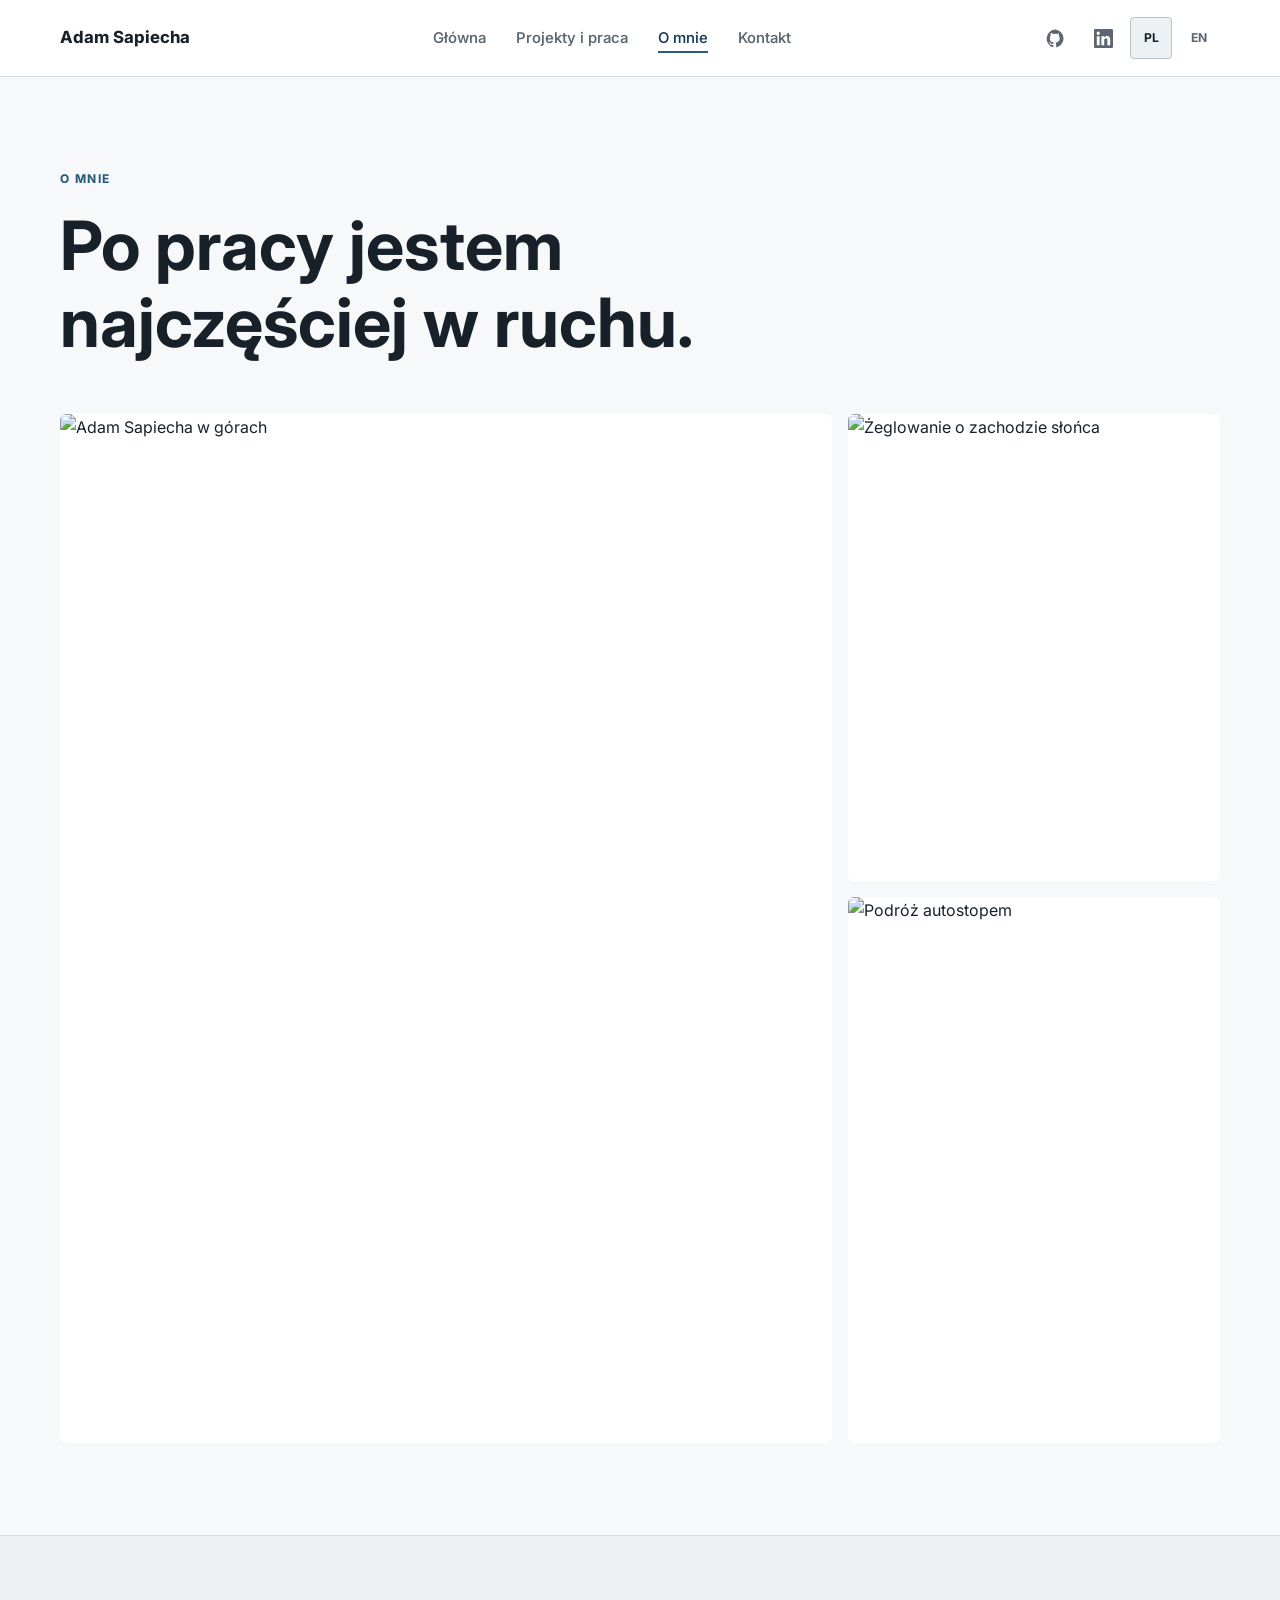
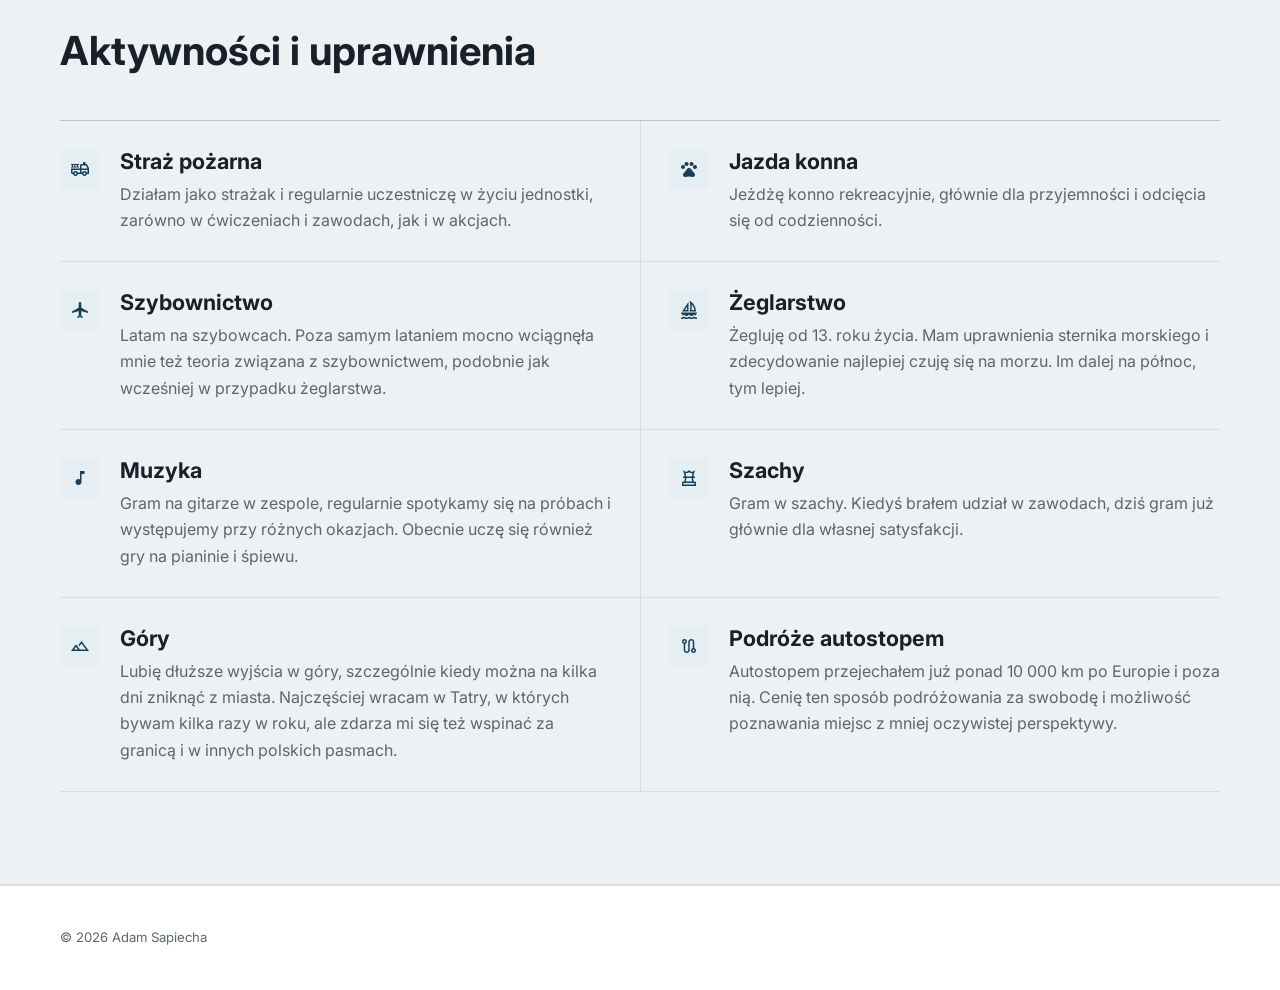
==== commit 45279862: "Expand project and profile content" ====
--- a/about.html
+++ b/about.html
@@ -4,18 +4,18 @@
   <meta charset="utf-8" />
   <meta name="viewport" content="width=device-width, initial-scale=1.0" />
   <title>O mnie - Adam Sapiecha</title>
-  <meta name="description" content="Adam Sapiecha poza pracą: straż pożarna, jazda konna, szybownictwo, żeglarstwo, szachy, sport, góry i podróże autostopem." />
+  <meta name="description" content="Adam Sapiecha poza pracą: straż pożarna, jazda konna, szybownictwo, żeglarstwo, muzyka, szachy, góry i podróże autostopem." />
   <link rel="canonical" href="https://adam-sapiecha.github.io/Portfolio-AdamSapiecha/about.html" />
   <link rel="icon" href="favicon.svg" type="image/svg+xml" />
   <meta property="og:type" content="profile" />
   <meta property="og:locale" content="pl_PL" />
   <meta property="og:title" content="O mnie - Adam Sapiecha" />
-  <meta property="og:description" content="Straż pożarna, jazda konna, szybownictwo, żeglarstwo, szachy, sport, góry i podróże." />
+  <meta property="og:description" content="Straż pożarna, jazda konna, szybownictwo, żeglarstwo, muzyka, szachy, góry i podróże." />
   <meta property="og:url" content="https://adam-sapiecha.github.io/Portfolio-AdamSapiecha/about.html" />
   <meta property="og:image" content="https://adam-sapiecha.github.io/Portfolio-AdamSapiecha/assets/G%C3%B3ry.jpeg" />
   <meta name="twitter:card" content="summary_large_image" />
   <meta name="twitter:title" content="O mnie - Adam Sapiecha" />
-  <meta name="twitter:description" content="Straż pożarna, jazda konna, szybownictwo, żeglarstwo, szachy, sport, góry i podróże." />
+  <meta name="twitter:description" content="Straż pożarna, jazda konna, szybownictwo, żeglarstwo, muzyka, szachy, góry i podróże." />
   <meta name="twitter:image" content="https://adam-sapiecha.github.io/Portfolio-AdamSapiecha/assets/G%C3%B3ry.jpeg" />
   <link rel="preconnect" href="https://fonts.googleapis.com" />
   <link rel="preconnect" href="https://fonts.gstatic.com" crossorigin />
@@ -23,7 +23,7 @@
   <link href="https://fonts.googleapis.com/css2?family=Material+Symbols+Outlined:wght,FILL@100..700,0..1&amp;display=swap" rel="stylesheet" />
   <link rel="stylesheet" href="style.css" />
 </head>
-<body data-page="about" data-title-pl="O mnie - Adam Sapiecha" data-title-en="About - Adam Sapiecha" data-description-pl="Adam Sapiecha poza pracą: straż pożarna, jazda konna, szybownictwo, żeglarstwo, szachy, sport, góry i podróże autostopem." data-description-en="Adam Sapiecha outside work: firefighting, horse riding, gliding, sailing, chess, sports, mountains, and hitchhiking.">
+<body data-page="about" data-title-pl="O mnie - Adam Sapiecha" data-title-en="About - Adam Sapiecha" data-description-pl="Adam Sapiecha poza pracą: straż pożarna, jazda konna, szybownictwo, żeglarstwo, muzyka, szachy, góry i podróże autostopem." data-description-en="Adam Sapiecha outside work: firefighting, horse riding, gliding, sailing, music, chess, mountains, and hitchhiking.">
   <a class="skip-link" href="#main-content" data-pl="Przejdź do treści" data-en="Skip to content">Przejdź do treści</a>
 
   <header class="site-header">
@@ -74,13 +74,14 @@
       <div class="page-shell">
         <div class="section-header section-header--single"><div><h2 id="activities-heading" data-pl="Aktywności i uprawnienia" data-en="Activities and qualifications">Aktywności i uprawnienia</h2></div></div>
         <div class="activity-list">
-          <article class="activity-item"><span class="activity-icon material-symbols-outlined" aria-hidden="true">fire_truck</span><div><h3 data-pl="Straż pożarna" data-en="Firefighting">Straż pożarna</h3><p data-pl="Pełnię funkcję strażaka. Ta rola wymaga przygotowania, opanowania i współpracy zespołu." data-en="I serve as a firefighter. The role requires preparation, composure, and teamwork.">Pełnię funkcję strażaka. Ta rola wymaga przygotowania, opanowania i współpracy zespołu.</p></div></article>
-          <article class="activity-item"><span class="activity-icon material-symbols-outlined" aria-hidden="true">pets</span><div><h3 data-pl="Jazda konna" data-en="Horse riding">Jazda konna</h3><p data-pl="Jeżdżę konno i pracuję nad techniką jazdy oraz komunikacją z koniem." data-en="I ride horses and work on my riding technique and communication with the horse.">Jeżdżę konno i pracuję nad techniką jazdy oraz komunikacją z koniem.</p></div></article>
-          <article class="activity-item"><span class="activity-icon material-symbols-outlined" aria-hidden="true">flight</span><div><h3 data-pl="Szybownictwo" data-en="Gliding">Szybownictwo</h3><p data-pl="Latam na szybowcach; przygotowanie do lotu obejmuje ocenę warunków i precyzyjne działanie." data-en="I fly gliders; flight preparation includes assessing conditions and acting precisely.">Latam na szybowcach; przygotowanie do lotu obejmuje ocenę warunków i precyzyjne działanie.</p></div></article>
-          <article class="activity-item"><span class="activity-icon material-symbols-outlined" aria-hidden="true">sailing</span><div><h3 data-pl="Żeglarstwo" data-en="Sailing">Żeglarstwo</h3><p data-pl="Mam uprawnienia sternika morskiego i prowadzę jachty, odpowiadając za przebieg rejsu oraz pracę załogi." data-en="I am a qualified yacht skipper and handle yachts, taking responsibility for the voyage and crew coordination.">Mam uprawnienia sternika morskiego i prowadzę jachty, odpowiadając za przebieg rejsu oraz pracę załogi.</p></div></article>
-          <article class="activity-item"><span class="activity-icon material-symbols-outlined" aria-hidden="true">chess</span><div><h3 data-pl="Szachy" data-en="Chess">Szachy</h3><p data-pl="Gram w szachy i analizuję pozycje oraz decyzje podejmowane podczas partii." data-en="I play chess and analyze positions and decisions made during a game.">Gram w szachy i analizuję pozycje oraz decyzje podejmowane podczas partii.</p></div></article>
-          <article class="activity-item"><span class="activity-icon material-symbols-outlined" aria-hidden="true">landscape</span><div><h3 data-pl="Sport i góry" data-en="Sports and mountains">Sport i góry</h3><p data-pl="Regularnie uprawiam sport i jeżdżę w góry." data-en="I exercise regularly and spend time in the mountains.">Regularnie uprawiam sport i jeżdżę w góry.</p></div></article>
-          <article class="activity-item"><span class="activity-icon material-symbols-outlined" aria-hidden="true">route</span><div><h3 data-pl="Podróże autostopem" data-en="Hitchhiking">Podróże autostopem</h3><p data-pl="Podróżuję autostopem, poznając po drodze nowe miejsca i ludzi." data-en="I hitchhike, meeting new people and discovering places along the way.">Podróżuję autostopem, poznając po drodze nowe miejsca i ludzi.</p></div></article>
+          <article class="activity-item"><span class="activity-icon material-symbols-outlined" aria-hidden="true">fire_truck</span><div><h3 data-pl="Straż pożarna" data-en="Firefighting">Straż pożarna</h3><p data-pl="Działam jako strażak i regularnie uczestniczę w życiu jednostki, zarówno w ćwiczeniach i zawodach, jak i w akcjach." data-en="I serve as a firefighter and regularly take part in unit life, including drills, competitions, and emergency responses.">Działam jako strażak i regularnie uczestniczę w życiu jednostki, zarówno w ćwiczeniach i zawodach, jak i w akcjach.</p></div></article>
+          <article class="activity-item"><span class="activity-icon material-symbols-outlined" aria-hidden="true">pets</span><div><h3 data-pl="Jazda konna" data-en="Horse riding">Jazda konna</h3><p data-pl="Jeżdżę konno rekreacyjnie, głównie dla przyjemności i odcięcia się od codzienności." data-en="I ride recreationally, mainly for enjoyment and a break from everyday life.">Jeżdżę konno rekreacyjnie, głównie dla przyjemności i odcięcia się od codzienności.</p></div></article>
+          <article class="activity-item"><span class="activity-icon material-symbols-outlined" aria-hidden="true">flight</span><div><h3 data-pl="Szybownictwo" data-en="Gliding">Szybownictwo</h3><p data-pl="Latam na szybowcach. Poza samym lataniem mocno wciągnęła mnie też teoria związana z szybownictwem, podobnie jak wcześniej w przypadku żeglarstwa." data-en="I fly gliders. Beyond flying itself, I have become deeply interested in the theory behind gliding, much as I did earlier with sailing.">Latam na szybowcach. Poza samym lataniem mocno wciągnęła mnie też teoria związana z szybownictwem, podobnie jak wcześniej w przypadku żeglarstwa.</p></div></article>
+          <article class="activity-item"><span class="activity-icon material-symbols-outlined" aria-hidden="true">sailing</span><div><h3 data-pl="Żeglarstwo" data-en="Sailing">Żeglarstwo</h3><p data-pl="Żegluję od 13. roku życia. Mam uprawnienia sternika morskiego i zdecydowanie najlepiej czuję się na morzu. Im dalej na północ, tym lepiej." data-en="I have been sailing since I was 13. I am a qualified offshore yacht skipper and feel most at home at sea. The farther north, the better.">Żegluję od 13. roku życia. Mam uprawnienia sternika morskiego i zdecydowanie najlepiej czuję się na morzu. Im dalej na północ, tym lepiej.</p></div></article>
+          <article class="activity-item"><span class="activity-icon material-symbols-outlined" aria-hidden="true">music_note</span><div><h3 data-pl="Muzyka" data-en="Music">Muzyka</h3><p data-pl="Gram na gitarze w zespole, regularnie spotykamy się na próbach i występujemy przy różnych okazjach. Obecnie uczę się również gry na pianinie i śpiewu." data-en="I play guitar in a band; we rehearse regularly and perform on various occasions. I am also currently learning piano and singing.">Gram na gitarze w zespole, regularnie spotykamy się na próbach i występujemy przy różnych okazjach. Obecnie uczę się również gry na pianinie i śpiewu.</p></div></article>
+          <article class="activity-item"><span class="activity-icon material-symbols-outlined" aria-hidden="true">chess</span><div><h3 data-pl="Szachy" data-en="Chess">Szachy</h3><p data-pl="Gram w szachy. Kiedyś brałem udział w zawodach, dziś gram już głównie dla własnej satysfakcji." data-en="I play chess. I used to compete in tournaments; today I play mainly for my own enjoyment.">Gram w szachy. Kiedyś brałem udział w zawodach, dziś gram już głównie dla własnej satysfakcji.</p></div></article>
+          <article class="activity-item"><span class="activity-icon material-symbols-outlined" aria-hidden="true">landscape</span><div><h3 data-pl="Góry" data-en="Mountains">Góry</h3><p data-pl="Lubię dłuższe wyjścia w góry, szczególnie kiedy można na kilka dni zniknąć z miasta. Najczęściej wracam w Tatry, w których bywam kilka razy w roku, ale zdarza mi się też wspinać za granicą i w innych polskich pasmach." data-en="I enjoy longer trips into the mountains, especially when I can leave the city behind for a few days. I return most often to the Tatra Mountains, which I visit several times a year, but I also climb abroad and in other Polish mountain ranges.">Lubię dłuższe wyjścia w góry, szczególnie kiedy można na kilka dni zniknąć z miasta. Najczęściej wracam w Tatry, w których bywam kilka razy w roku, ale zdarza mi się też wspinać za granicą i w innych polskich pasmach.</p></div></article>
+          <article class="activity-item"><span class="activity-icon material-symbols-outlined" aria-hidden="true">route</span><div><h3 data-pl="Podróże autostopem" data-en="Hitchhiking">Podróże autostopem</h3><p data-pl="Autostopem przejechałem już ponad 10 000 km po Europie i poza nią. Cenię ten sposób podróżowania za swobodę i możliwość poznawania miejsc z mniej oczywistej perspektywy." data-en="I have hitchhiked more than 10,000 km across Europe and beyond. I value this way of traveling for its freedom and the chance to experience places from a less obvious perspective.">Autostopem przejechałem już ponad 10 000 km po Europie i poza nią. Cenię ten sposób podróżowania za swobodę i możliwość poznawania miejsc z mniej oczywistej perspektywy.</p></div></article>
         </div>
       </div>
     </section>
--- a/style.css
+++ b/style.css
@@ -446,6 +446,43 @@
   margin-top: 8px;
 }
 
+.learning-layout {
+  display: grid;
+  grid-template-columns: minmax(0, 0.82fr) minmax(0, 1.18fr);
+  gap: 64px;
+  border-top: 1px solid var(--line-strong);
+}
+
+.education-entry,
+.course-list {
+  padding-top: 30px;
+}
+
+.education-entry h3 {
+  max-width: 500px;
+  margin-top: 9px;
+  font-size: 1.35rem;
+}
+
+.education-entry p,
+.course-item p {
+  margin: 8px 0 0;
+  color: var(--muted);
+}
+
+.course-item {
+  padding: 0 0 22px;
+}
+
+.course-item + .course-item {
+  padding-top: 22px;
+  border-top: 1px solid var(--line);
+}
+
+.course-item h3 {
+  font-size: 1.05rem;
+}
+
 .stack-grid {
   display: grid;
   grid-template-columns: repeat(2, minmax(0, 1fr));
@@ -512,7 +549,7 @@
   scroll-margin-top: 96px;
   border: 1px solid var(--line-strong);
   border-radius: var(--radius);
-  padding: clamp(34px, 5vw, 60px);
+  overflow: hidden;
   background: var(--surface);
   box-shadow: 0 4px 14px rgba(24, 33, 42, 0.06);
 }
@@ -521,50 +558,81 @@
   margin-top: 32px;
 }
 
-.project-detail-header {
-  display: grid;
-  grid-template-columns: minmax(0, 0.8fr) minmax(0, 1.2fr);
-  gap: 68px;
-  align-items: start;
-}
-
-.project-detail-header h2 {
-  margin-top: 12px;
+.project-toggle {
+  display: grid;
+  grid-template-columns: minmax(0, 1fr) 42px;
+  gap: 24px;
+  align-items: center;
+  padding: 34px 38px;
+  list-style: none;
+  cursor: pointer;
+}
+
+.project-toggle::-webkit-details-marker {
+  display: none;
+}
+
+.project-toggle:hover {
+  background: var(--surface-muted);
+}
+
+.project-toggle-copy {
+  display: grid;
+  gap: 10px;
+}
+
+.project-title {
+  font-size: 2rem;
+  font-weight: 700;
+  line-height: 1.18;
 }
 
 .project-summary {
-  margin-bottom: 0;
-  color: var(--muted);
-  font-size: 1.15rem;
-}
-
-.project-facts {
-  display: grid;
-  grid-template-columns: repeat(3, minmax(0, 1fr));
-  margin-top: 48px;
+  display: block;
+  max-width: 880px;
+  color: var(--muted);
+  font-size: 1rem;
+}
+
+.project-chevron {
+  display: flex;
+  align-items: center;
+  justify-content: center;
+  width: 40px;
+  height: 40px;
+  color: var(--accent-dark);
+  transition: transform 160ms ease;
+}
+
+.project-detail[open] .project-chevron {
+  transform: rotate(180deg);
+}
+
+.project-detail-body {
+  padding: 0 38px 34px;
   border-top: 1px solid var(--line);
+}
+
+.project-story {
+  display: grid;
+  grid-template-columns: repeat(2, minmax(0, 1fr));
+  column-gap: 36px;
+}
+
+.project-story section {
+  padding: 28px 0;
   border-bottom: 1px solid var(--line);
 }
 
-.project-fact {
-  padding: 26px 28px;
-  border-left: 1px solid var(--line);
-}
-
-.project-fact:first-child {
-  padding-left: 0;
-  border-left: 0;
-}
-
-.project-fact h3 {
-  margin-bottom: 12px;
+.project-story h3 {
+  margin-bottom: 10px;
+  font-size: 0.92rem;
+}
+
+.project-story p {
+  margin: 0;
+  color: var(--muted);
   font-size: 0.95rem;
-}
-
-.project-fact p {
-  margin-bottom: 0;
-  color: var(--muted);
-  font-size: 0.94rem;
 }
 
 .project-actions {
@@ -607,8 +675,14 @@
   color: var(--muted);
 }
 
-.work-card-grid,
-.training-grid {
+.work-role-description {
+  max-width: 900px;
+  margin: 22px 0 0;
+  color: var(--muted);
+  font-size: 1.02rem;
+}
+
+.work-card-grid {
   display: grid;
   grid-template-columns: repeat(3, minmax(0, 1fr));
   gap: 16px;
@@ -619,8 +693,7 @@
   grid-template-columns: minmax(0, 760px);
 }
 
-.work-card,
-.training-item {
+.work-card {
   min-width: 0;
   border: 1px solid var(--line);
   border-radius: 4px;
@@ -641,19 +714,10 @@
   margin-top: 16px;
 }
 
-.work-card p,
-.training-item p {
+.work-card p {
   margin: 10px 0 0;
   color: var(--muted);
   font-size: 0.92rem;
-}
-
-.training-grid {
-  margin-top: 0;
-}
-
-.training-item h3 {
-  font-size: 1.05rem;
 }
 
 .about-intro {
@@ -712,6 +776,7 @@
   display: grid;
   grid-template-columns: 42px minmax(0, 1fr);
   gap: 18px;
+  align-items: start;
   padding: 28px 28px 28px 0;
   border-bottom: 1px solid var(--line);
 }
@@ -820,14 +885,12 @@
   }
 
   .section-header,
-  .project-detail-header,
   .about-intro {
     grid-template-columns: 1fr;
     gap: 24px;
   }
 
-  .work-card-grid,
-  .training-grid {
+  .work-card-grid {
     grid-template-columns: repeat(2, minmax(0, 1fr));
   }
 }
@@ -865,19 +928,17 @@
     gap: 28px;
   }
 
-  .project-facts {
+  .learning-layout,
+  .project-story {
     grid-template-columns: 1fr;
   }
 
-  .project-fact,
-  .project-fact:first-child {
-    padding: 22px 0;
-    border-left: 0;
-    border-bottom: 1px solid var(--line);
-  }
-
-  .project-fact:last-child {
-    border-bottom: 0;
+  .learning-layout {
+    gap: 34px;
+  }
+
+  .course-list {
+    padding-top: 0;
   }
 
   .photo-grid {
@@ -947,10 +1008,6 @@
     margin-bottom: 14px;
   }
 
-  .project-summary {
-    font-size: 1.04rem;
-  }
-
   .hero {
     gap: 42px;
     padding: 52px 0 58px;
@@ -983,12 +1040,22 @@
     padding: 28px 0;
   }
 
-  .project-detail {
-    padding: 28px 22px;
-  }
-
-  .project-facts {
-    margin-top: 34px;
+  .project-toggle {
+    grid-template-columns: minmax(0, 1fr) 36px;
+    gap: 12px;
+    padding: 24px 20px;
+  }
+
+  .project-title {
+    font-size: 1.45rem;
+  }
+
+  .project-summary {
+    font-size: 0.95rem;
+  }
+
+  .project-detail-body {
+    padding: 0 20px 24px;
   }
 
   .work-role-header {
@@ -1000,8 +1067,7 @@
     margin-top: 12px;
   }
 
-  .work-card-grid,
-  .training-grid {
+  .work-card-grid {
     grid-template-columns: 1fr;
   }
 
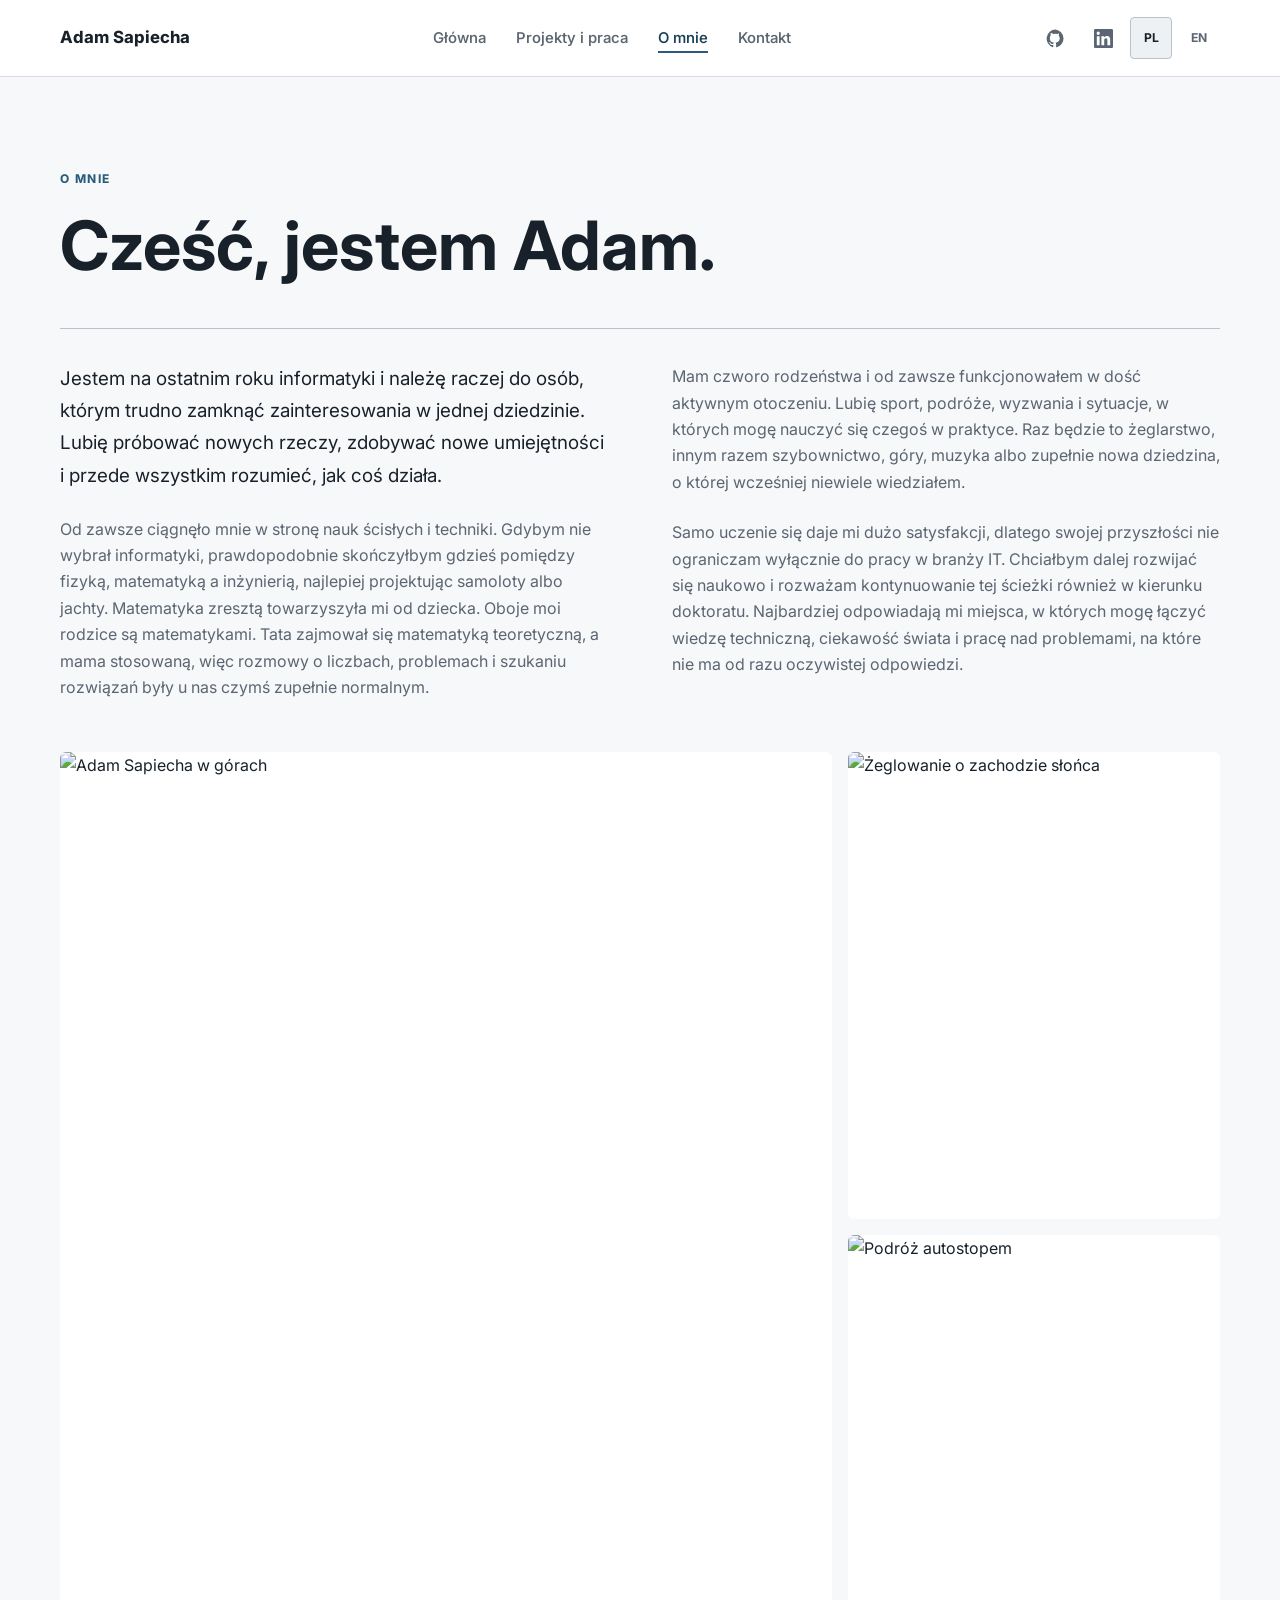
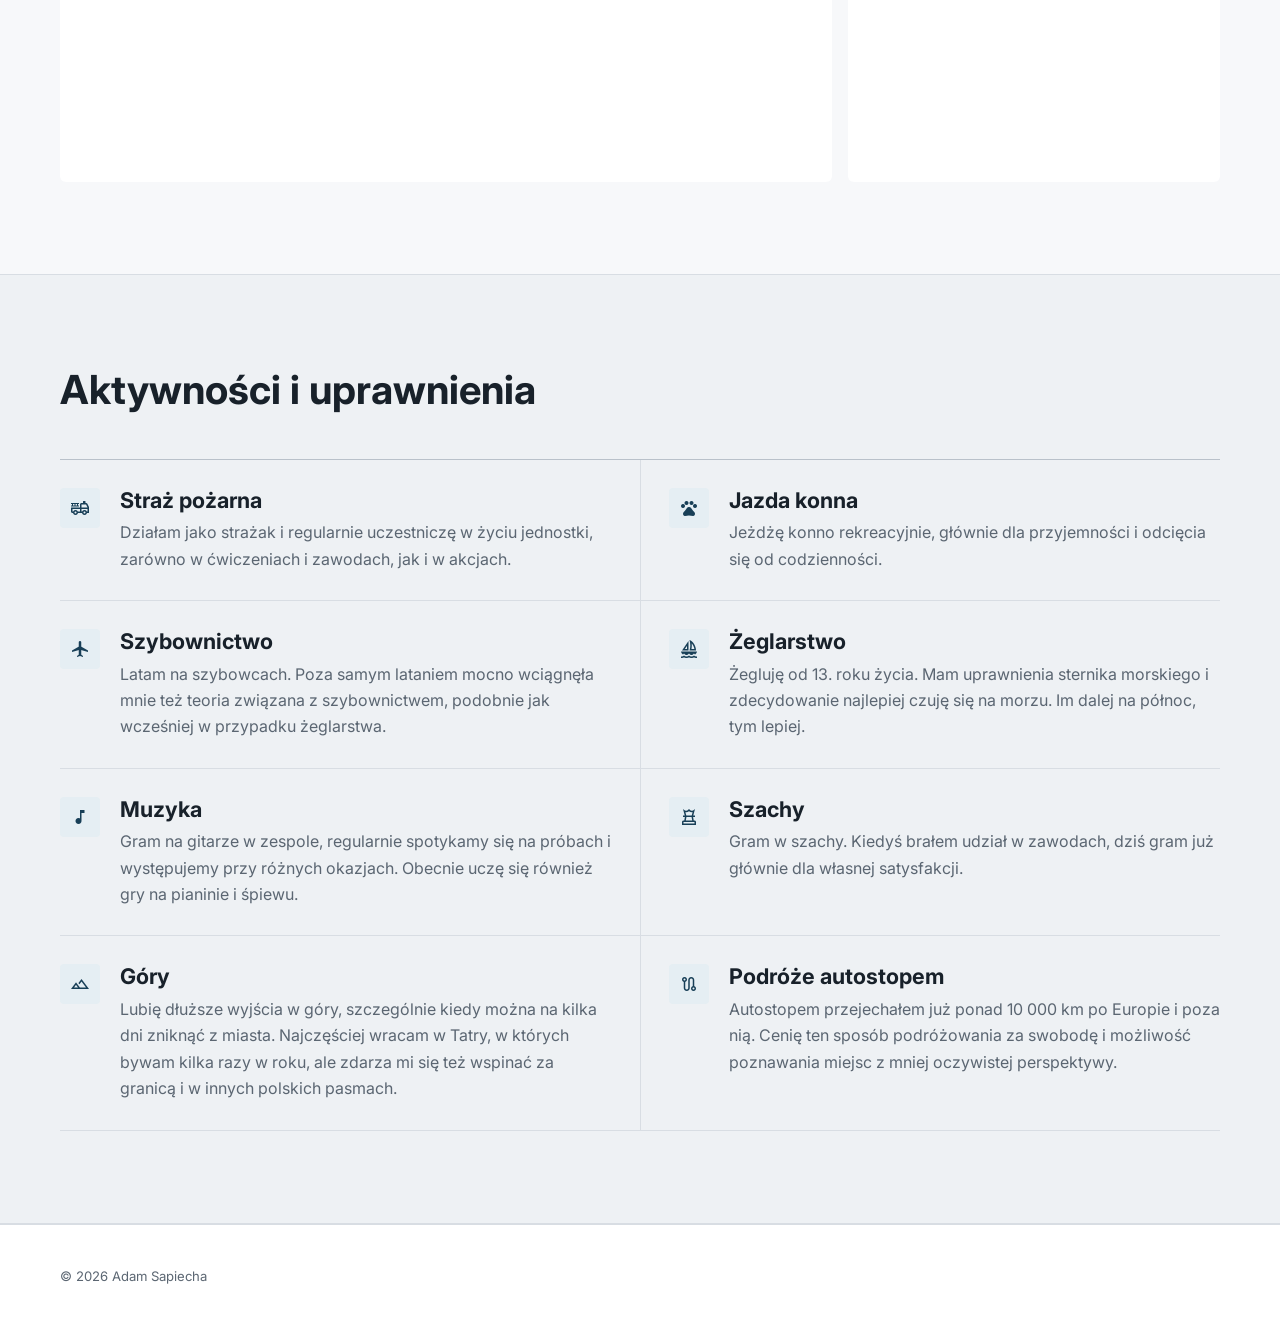
==== commit 4e510a47: "Expand portfolio case studies and profile" ====
--- a/about.html
+++ b/about.html
@@ -4,18 +4,18 @@
   <meta charset="utf-8" />
   <meta name="viewport" content="width=device-width, initial-scale=1.0" />
   <title>O mnie - Adam Sapiecha</title>
-  <meta name="description" content="Adam Sapiecha poza pracą: straż pożarna, jazda konna, szybownictwo, żeglarstwo, muzyka, szachy, góry i podróże autostopem." />
+  <meta name="description" content="Adam Sapiecha: student informatyki, inżynier oprogramowania oraz pasjonat nauki, techniki, sportu i podróży." />
   <link rel="canonical" href="https://adam-sapiecha.github.io/Portfolio-AdamSapiecha/about.html" />
   <link rel="icon" href="favicon.svg" type="image/svg+xml" />
   <meta property="og:type" content="profile" />
   <meta property="og:locale" content="pl_PL" />
   <meta property="og:title" content="O mnie - Adam Sapiecha" />
-  <meta property="og:description" content="Straż pożarna, jazda konna, szybownictwo, żeglarstwo, muzyka, szachy, góry i podróże." />
+  <meta property="og:description" content="Student informatyki i inżynier oprogramowania łączący technikę z szerokimi zainteresowaniami poza pracą." />
   <meta property="og:url" content="https://adam-sapiecha.github.io/Portfolio-AdamSapiecha/about.html" />
   <meta property="og:image" content="https://adam-sapiecha.github.io/Portfolio-AdamSapiecha/assets/G%C3%B3ry.jpeg" />
   <meta name="twitter:card" content="summary_large_image" />
   <meta name="twitter:title" content="O mnie - Adam Sapiecha" />
-  <meta name="twitter:description" content="Straż pożarna, jazda konna, szybownictwo, żeglarstwo, muzyka, szachy, góry i podróże." />
+  <meta name="twitter:description" content="Student informatyki i inżynier oprogramowania łączący technikę z szerokimi zainteresowaniami poza pracą." />
   <meta name="twitter:image" content="https://adam-sapiecha.github.io/Portfolio-AdamSapiecha/assets/G%C3%B3ry.jpeg" />
   <link rel="preconnect" href="https://fonts.googleapis.com" />
   <link rel="preconnect" href="https://fonts.gstatic.com" crossorigin />
@@ -23,7 +23,7 @@
   <link href="https://fonts.googleapis.com/css2?family=Material+Symbols+Outlined:wght,FILL@100..700,0..1&amp;display=swap" rel="stylesheet" />
   <link rel="stylesheet" href="style.css" />
 </head>
-<body data-page="about" data-title-pl="O mnie - Adam Sapiecha" data-title-en="About - Adam Sapiecha" data-description-pl="Adam Sapiecha poza pracą: straż pożarna, jazda konna, szybownictwo, żeglarstwo, muzyka, szachy, góry i podróże autostopem." data-description-en="Adam Sapiecha outside work: firefighting, horse riding, gliding, sailing, music, chess, mountains, and hitchhiking.">
+<body data-page="about" data-title-pl="O mnie - Adam Sapiecha" data-title-en="About - Adam Sapiecha" data-description-pl="Adam Sapiecha: student informatyki, inżynier oprogramowania oraz pasjonat nauki, techniki, sportu i podróży." data-description-en="Adam Sapiecha: a Computer Science student and software engineer interested in science, technology, sports, and travel.">
   <a class="skip-link" href="#main-content" data-pl="Przejdź do treści" data-en="Skip to content">Przejdź do treści</a>
 
   <header class="site-header">
@@ -57,7 +57,18 @@
     <section class="section">
       <div class="page-shell">
         <div class="about-intro about-intro--single">
-          <div><p class="eyebrow" data-pl="O mnie" data-en="About">O mnie</p><h1 data-pl="Po pracy jestem najczęściej w ruchu." data-en="Outside work, I am usually on the move.">Po pracy jestem najczęściej w ruchu.</h1></div>
+          <div><p class="eyebrow" data-pl="O mnie" data-en="About">O mnie</p><h1 data-pl="Cześć, jestem Adam." data-en="Hi, I'm Adam.">Cześć, jestem Adam.</h1></div>
+        </div>
+
+        <div class="about-story">
+          <div class="about-story-column">
+            <p class="about-lead" data-pl="Jestem na ostatnim roku informatyki i należę raczej do osób, którym trudno zamknąć zainteresowania w jednej dziedzinie. Lubię próbować nowych rzeczy, zdobywać nowe umiejętności i przede wszystkim rozumieć, jak coś działa." data-en="I am in the final year of my Computer Science degree, and I am the kind of person whose interests are difficult to contain within a single field. I enjoy trying new things, building new skills, and above all understanding how things work.">Jestem na ostatnim roku informatyki i należę raczej do osób, którym trudno zamknąć zainteresowania w jednej dziedzinie. Lubię próbować nowych rzeczy, zdobywać nowe umiejętności i przede wszystkim rozumieć, jak coś działa.</p>
+            <p data-pl="Od zawsze ciągnęło mnie w stronę nauk ścisłych i techniki. Gdybym nie wybrał informatyki, prawdopodobnie skończyłbym gdzieś pomiędzy fizyką, matematyką a inżynierią, najlepiej projektując samoloty albo jachty. Matematyka zresztą towarzyszyła mi od dziecka. Oboje moi rodzice są matematykami. Tata zajmował się matematyką teoretyczną, a mama stosowaną, więc rozmowy o liczbach, problemach i szukaniu rozwiązań były u nas czymś zupełnie normalnym." data-en="I have always been drawn to science and technology. If I had not chosen Computer Science, I would probably have ended up somewhere between physics, mathematics, and engineering, ideally designing aircraft or yachts. Mathematics has been part of my life since childhood. Both of my parents are mathematicians. My father worked in theoretical mathematics and my mother in applied mathematics, so conversations about numbers, problems, and finding solutions were completely normal in our home.">Od zawsze ciągnęło mnie w stronę nauk ścisłych i techniki. Gdybym nie wybrał informatyki, prawdopodobnie skończyłbym gdzieś pomiędzy fizyką, matematyką a inżynierią, najlepiej projektując samoloty albo jachty. Matematyka zresztą towarzyszyła mi od dziecka. Oboje moi rodzice są matematykami. Tata zajmował się matematyką teoretyczną, a mama stosowaną, więc rozmowy o liczbach, problemach i szukaniu rozwiązań były u nas czymś zupełnie normalnym.</p>
+          </div>
+          <div class="about-story-column">
+            <p data-pl="Mam czworo rodzeństwa i od zawsze funkcjonowałem w dość aktywnym otoczeniu. Lubię sport, podróże, wyzwania i sytuacje, w których mogę nauczyć się czegoś w praktyce. Raz będzie to żeglarstwo, innym razem szybownictwo, góry, muzyka albo zupełnie nowa dziedzina, o której wcześniej niewiele wiedziałem." data-en="I have four siblings and grew up in a very active household. I enjoy sports, travel, challenges, and situations in which I can learn through practice. Sometimes that means sailing, at other times gliding, mountains, music, or an entirely new field I previously knew little about.">Mam czworo rodzeństwa i od zawsze funkcjonowałem w dość aktywnym otoczeniu. Lubię sport, podróże, wyzwania i sytuacje, w których mogę nauczyć się czegoś w praktyce. Raz będzie to żeglarstwo, innym razem szybownictwo, góry, muzyka albo zupełnie nowa dziedzina, o której wcześniej niewiele wiedziałem.</p>
+            <p data-pl="Samo uczenie się daje mi dużo satysfakcji, dlatego swojej przyszłości nie ograniczam wyłącznie do pracy w branży IT. Chciałbym dalej rozwijać się naukowo i rozważam kontynuowanie tej ścieżki również w kierunku doktoratu. Najbardziej odpowiadają mi miejsca, w których mogę łączyć wiedzę techniczną, ciekawość świata i pracę nad problemami, na które nie ma od razu oczywistej odpowiedzi." data-en="Learning itself gives me a great deal of satisfaction, so I do not see my future as limited solely to work in the IT industry. I want to continue developing academically and am considering pursuing this path towards a doctorate. I am most at home in places where I can combine technical knowledge, curiosity about the world, and work on problems that do not have an immediately obvious answer.">Samo uczenie się daje mi dużo satysfakcji, dlatego swojej przyszłości nie ograniczam wyłącznie do pracy w branży IT. Chciałbym dalej rozwijać się naukowo i rozważam kontynuowanie tej ścieżki również w kierunku doktoratu. Najbardziej odpowiadają mi miejsca, w których mogę łączyć wiedzę techniczną, ciekawość świata i pracę nad problemami, na które nie ma od razu oczywistej odpowiedzi.</p>
+          </div>
         </div>
 
         <div class="photo-grid" aria-label="Zdjęcia z gór, żeglowania i podróży" data-aria-label-pl="Zdjęcia z gór, żeglowania i podróży" data-aria-label-en="Photos from mountains, sailing, and travel">
--- a/style.css
+++ b/style.css
@@ -682,42 +682,110 @@
   font-size: 1.02rem;
 }
 
-.work-card-grid {
-  display: grid;
-  grid-template-columns: repeat(3, minmax(0, 1fr));
-  gap: 16px;
-  margin-top: 28px;
-}
-
-.work-role .work-card-grid--single {
-  grid-template-columns: minmax(0, 760px);
-}
-
-.work-card {
+.work-project-links {
+  display: grid;
+  grid-template-columns: repeat(2, minmax(0, 1fr));
+  margin-top: 32px;
+  border-top: 1px solid var(--line);
+}
+
+.work-project-link {
+  display: flex;
+  align-items: center;
+  justify-content: space-between;
+  gap: 20px;
   min-width: 0;
-  border: 1px solid var(--line);
-  border-radius: 4px;
-  padding: 24px;
-  background: var(--surface);
-}
-
-.work-card {
-  border-top: 3px solid var(--accent);
-}
-
-.work-card-icon {
+  padding: 22px 24px 22px 0;
+  border-bottom: 1px solid var(--line);
+  color: var(--text);
+  text-decoration: none;
+}
+
+.work-project-link:nth-child(even) {
+  padding-right: 0;
+  padding-left: 24px;
+  border-left: 1px solid var(--line);
+}
+
+.work-project-link strong {
+  display: block;
+  margin-top: 7px;
+  font-size: 1rem;
+}
+
+.work-project-link > .material-symbols-outlined {
+  flex: 0 0 auto;
   color: var(--accent-dark);
-  font-size: 24px;
-}
-
-.work-card h4 {
-  margin-top: 16px;
-}
-
-.work-card p {
-  margin: 10px 0 0;
-  color: var(--muted);
-  font-size: 0.92rem;
+  transform: rotate(45deg);
+}
+
+.work-project-link:hover strong {
+  color: var(--accent-dark);
+}
+
+.work-delivery-list {
+  margin-top: 32px;
+  border-top: 1px solid var(--line-strong);
+}
+
+.work-delivery {
+  display: grid;
+  grid-template-columns: minmax(220px, 0.68fr) minmax(0, 1.32fr);
+  gap: 48px;
+  padding: 30px 0;
+  border-bottom: 1px solid var(--line);
+}
+
+.work-delivery-title h4 {
+  margin-top: 8px;
+  font-size: 1.13rem;
+}
+
+.work-delivery-content > p {
+  margin: 0;
+  color: var(--muted);
+}
+
+.work-points {
+  margin: 18px 0 0;
+  padding-left: 20px;
+  color: var(--muted);
+}
+
+.work-points li + li {
+  margin-top: 8px;
+}
+
+.work-delivery-content .tags,
+.work-scope .tags {
+  margin-top: 20px;
+}
+
+.work-scope {
+  display: grid;
+  grid-template-columns: minmax(0, 1.3fr) minmax(240px, 0.7fr);
+  gap: 48px;
+  align-items: start;
+  margin-top: 32px;
+  padding-top: 28px;
+  border-top: 1px solid var(--line-strong);
+}
+
+.work-scope .work-points {
+  margin-top: 0;
+}
+
+.delivery-actions {
+  display: flex;
+  flex-wrap: wrap;
+  align-items: center;
+  justify-content: space-between;
+  gap: 20px;
+  margin-top: 20px;
+}
+
+.delivery-actions .tags {
+  margin-top: 0;
 }
 
 .about-intro {
@@ -730,6 +798,29 @@
 .about-intro--single {
   display: block;
   max-width: 860px;
+}
+
+.about-story {
+  display: grid;
+  grid-template-columns: repeat(2, minmax(0, 1fr));
+  gap: 64px;
+  margin-top: 44px;
+  padding-top: 34px;
+  border-top: 1px solid var(--line-strong);
+}
+
+.about-story-column p {
+  color: var(--muted);
+}
+
+.about-story-column p + p {
+  margin-top: 24px;
+}
+
+.about-story .about-lead {
+  color: var(--text);
+  font-size: 1.18rem;
+  line-height: 1.7;
 }
 
 .photo-grid {
@@ -890,9 +981,6 @@
     gap: 24px;
   }
 
-  .work-card-grid {
-    grid-template-columns: repeat(2, minmax(0, 1fr));
-  }
 }
 
 @media (max-width: 820px) {
@@ -929,7 +1017,10 @@
   }
 
   .learning-layout,
-  .project-story {
+  .project-story,
+  .work-delivery,
+  .work-scope,
+  .about-story {
     grid-template-columns: 1fr;
   }
 
@@ -939,6 +1030,15 @@
 
   .course-list {
     padding-top: 0;
+  }
+
+  .work-delivery,
+  .work-scope {
+    gap: 24px;
+  }
+
+  .about-story {
+    gap: 32px;
   }
 
   .photo-grid {
@@ -1058,6 +1158,10 @@
     padding: 0 20px 24px;
   }
 
+  .project-detail + .project-detail {
+    margin-top: 18px;
+  }
+
   .work-role-header {
     display: block;
   }
@@ -1067,8 +1171,23 @@
     margin-top: 12px;
   }
 
-  .work-card-grid {
+  .work-project-links {
     grid-template-columns: 1fr;
+  }
+
+  .work-project-link,
+  .work-project-link:nth-child(even) {
+    padding: 20px 0;
+    border-left: 0;
+  }
+
+  .work-delivery {
+    padding: 26px 0;
+  }
+
+  .delivery-actions {
+    align-items: flex-start;
+    flex-direction: column;
   }
 
   .activity-list {
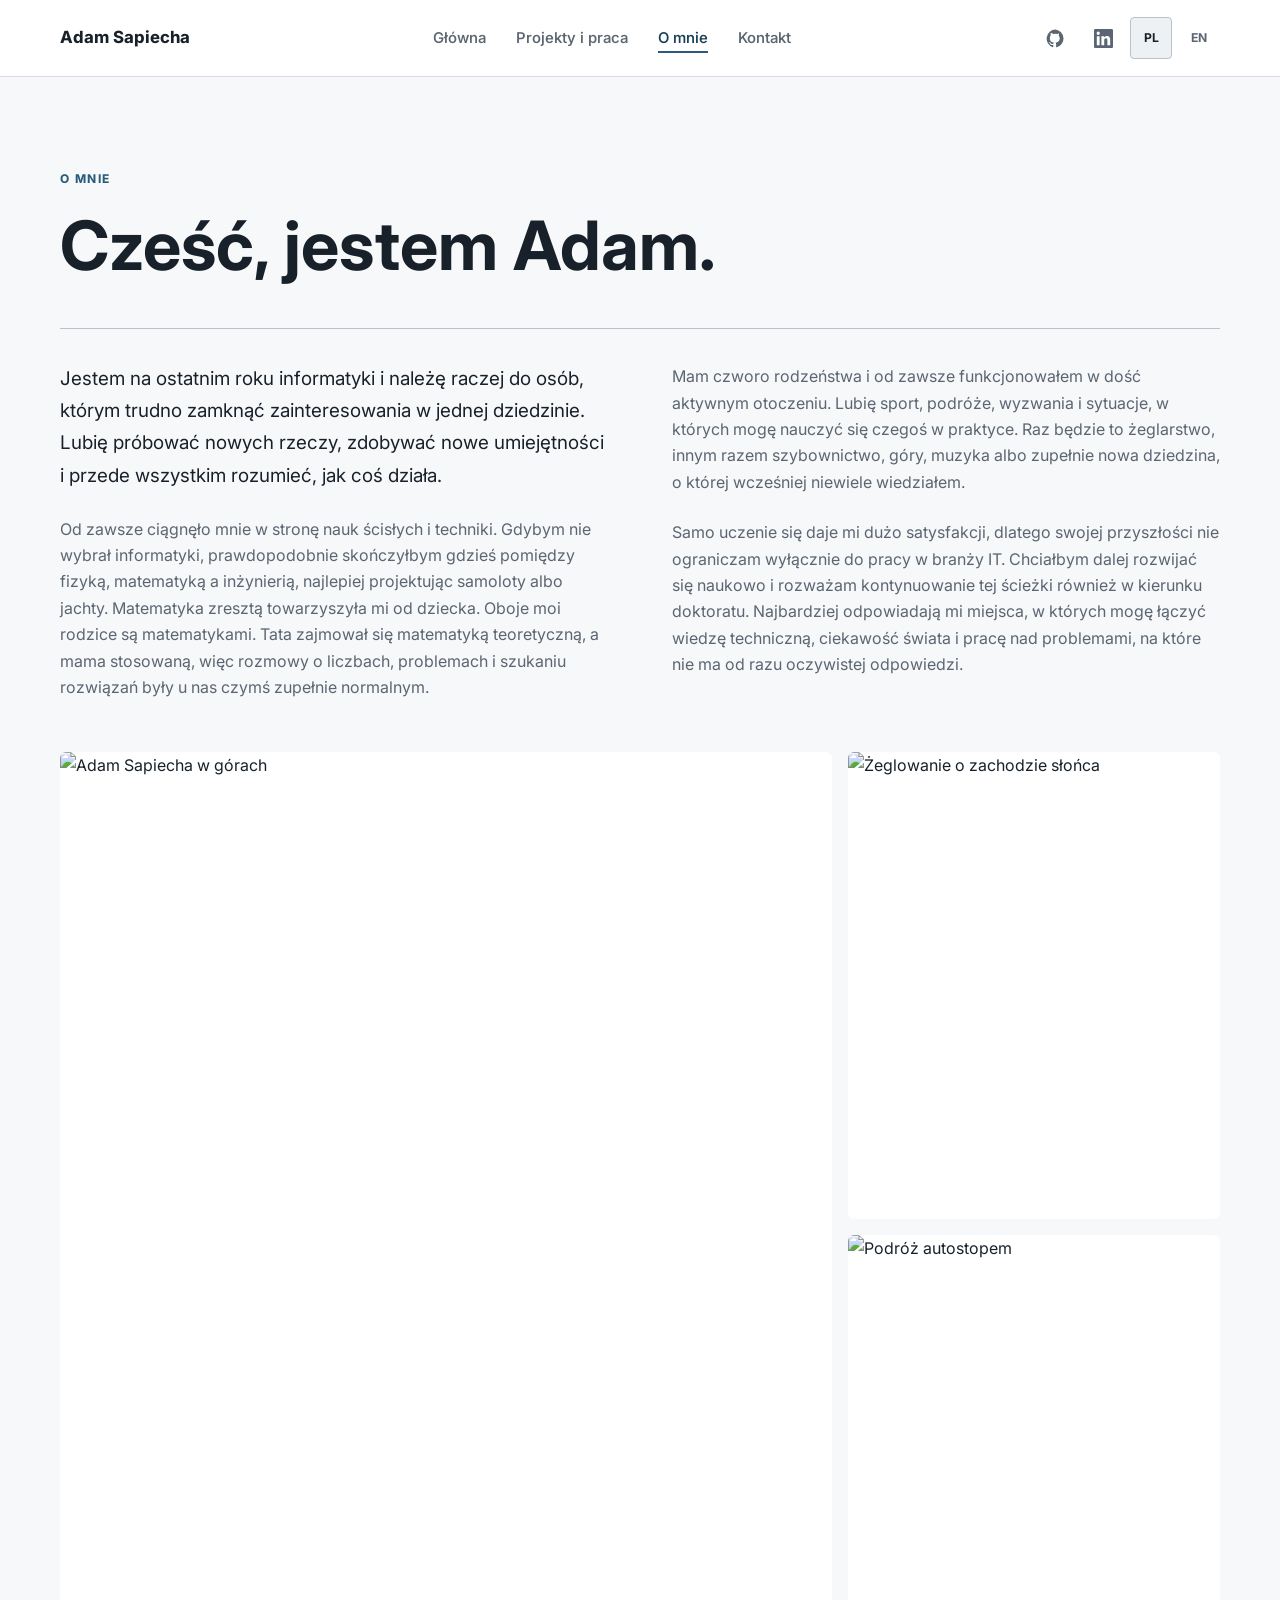
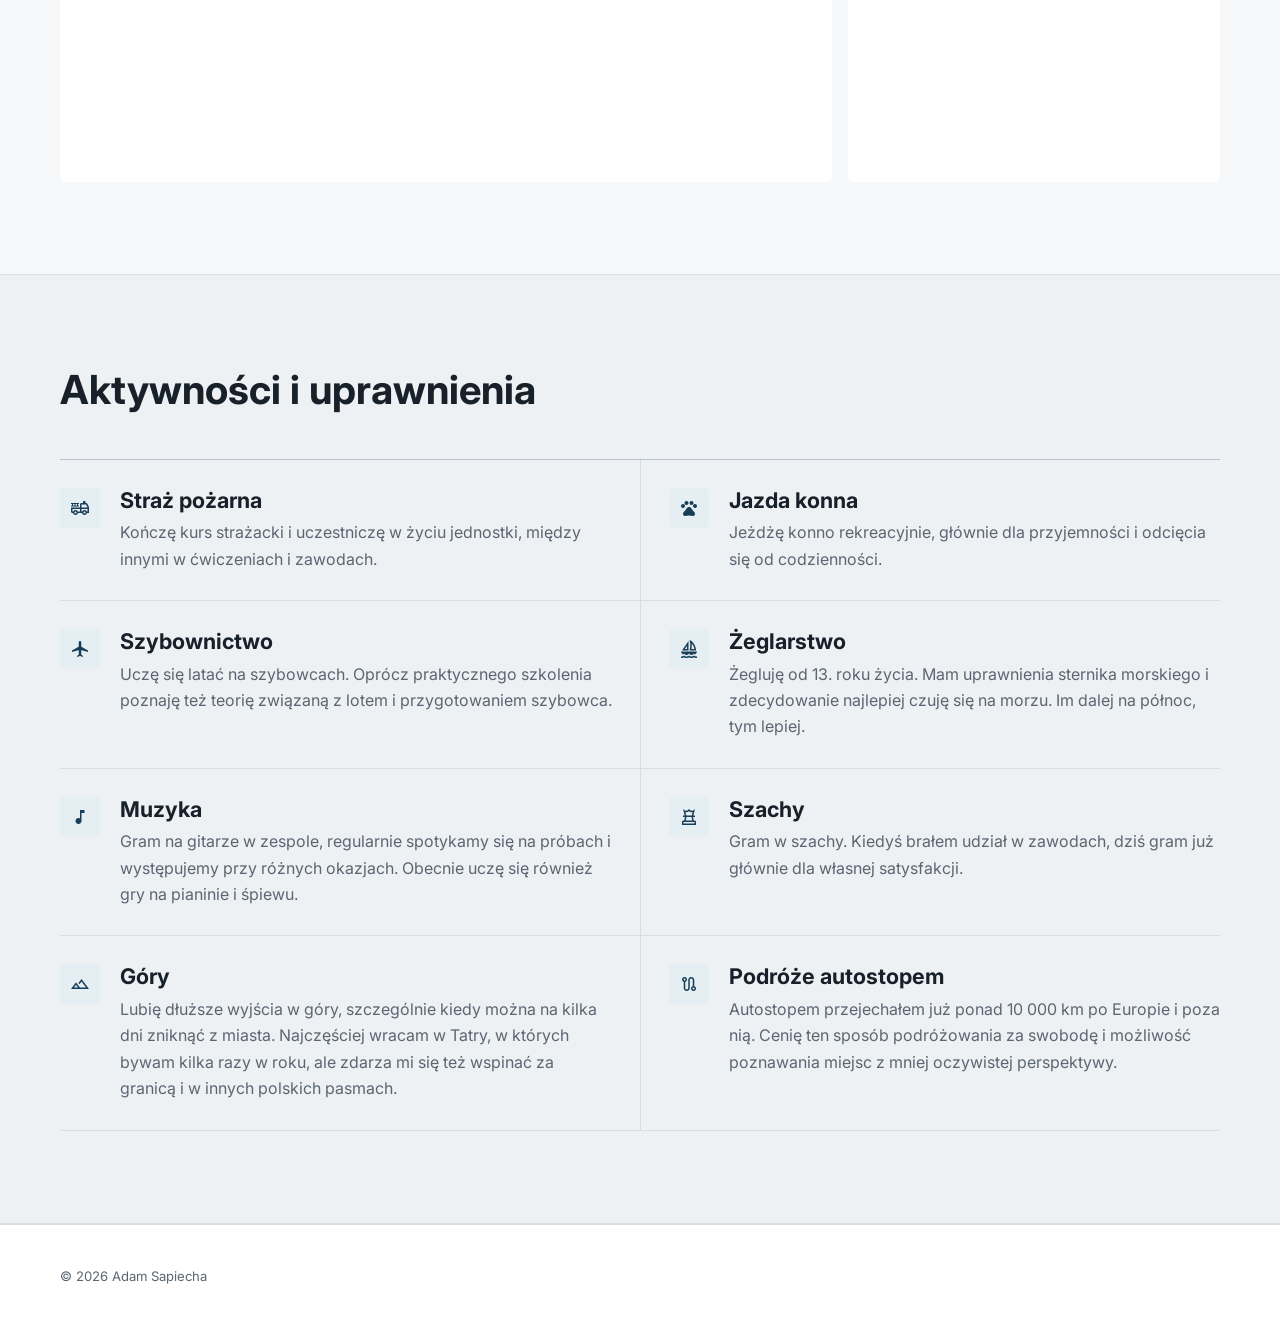
==== commit 58375519: "Correct portfolio details and tech stack" ====
--- a/about.html
+++ b/about.html
@@ -85,9 +85,9 @@
       <div class="page-shell">
         <div class="section-header section-header--single"><div><h2 id="activities-heading" data-pl="Aktywności i uprawnienia" data-en="Activities and qualifications">Aktywności i uprawnienia</h2></div></div>
         <div class="activity-list">
-          <article class="activity-item"><span class="activity-icon material-symbols-outlined" aria-hidden="true">fire_truck</span><div><h3 data-pl="Straż pożarna" data-en="Firefighting">Straż pożarna</h3><p data-pl="Działam jako strażak i regularnie uczestniczę w życiu jednostki, zarówno w ćwiczeniach i zawodach, jak i w akcjach." data-en="I serve as a firefighter and regularly take part in unit life, including drills, competitions, and emergency responses.">Działam jako strażak i regularnie uczestniczę w życiu jednostki, zarówno w ćwiczeniach i zawodach, jak i w akcjach.</p></div></article>
+          <article class="activity-item"><span class="activity-icon material-symbols-outlined" aria-hidden="true">fire_truck</span><div><h3 data-pl="Straż pożarna" data-en="Firefighting">Straż pożarna</h3><p data-pl="Kończę kurs strażacki i uczestniczę w życiu jednostki, między innymi w ćwiczeniach i zawodach." data-en="I am completing my firefighter training and take part in unit activities, including drills and competitions.">Kończę kurs strażacki i uczestniczę w życiu jednostki, między innymi w ćwiczeniach i zawodach.</p></div></article>
           <article class="activity-item"><span class="activity-icon material-symbols-outlined" aria-hidden="true">pets</span><div><h3 data-pl="Jazda konna" data-en="Horse riding">Jazda konna</h3><p data-pl="Jeżdżę konno rekreacyjnie, głównie dla przyjemności i odcięcia się od codzienności." data-en="I ride recreationally, mainly for enjoyment and a break from everyday life.">Jeżdżę konno rekreacyjnie, głównie dla przyjemności i odcięcia się od codzienności.</p></div></article>
-          <article class="activity-item"><span class="activity-icon material-symbols-outlined" aria-hidden="true">flight</span><div><h3 data-pl="Szybownictwo" data-en="Gliding">Szybownictwo</h3><p data-pl="Latam na szybowcach. Poza samym lataniem mocno wciągnęła mnie też teoria związana z szybownictwem, podobnie jak wcześniej w przypadku żeglarstwa." data-en="I fly gliders. Beyond flying itself, I have become deeply interested in the theory behind gliding, much as I did earlier with sailing.">Latam na szybowcach. Poza samym lataniem mocno wciągnęła mnie też teoria związana z szybownictwem, podobnie jak wcześniej w przypadku żeglarstwa.</p></div></article>
+          <article class="activity-item"><span class="activity-icon material-symbols-outlined" aria-hidden="true">flight</span><div><h3 data-pl="Szybownictwo" data-en="Gliding">Szybownictwo</h3><p data-pl="Uczę się latać na szybowcach. Oprócz praktycznego szkolenia poznaję też teorię związaną z lotem i przygotowaniem szybowca." data-en="I am learning to fly gliders. Alongside practical training, I am studying the theory of flight and glider preparation.">Uczę się latać na szybowcach. Oprócz praktycznego szkolenia poznaję też teorię związaną z lotem i przygotowaniem szybowca.</p></div></article>
           <article class="activity-item"><span class="activity-icon material-symbols-outlined" aria-hidden="true">sailing</span><div><h3 data-pl="Żeglarstwo" data-en="Sailing">Żeglarstwo</h3><p data-pl="Żegluję od 13. roku życia. Mam uprawnienia sternika morskiego i zdecydowanie najlepiej czuję się na morzu. Im dalej na północ, tym lepiej." data-en="I have been sailing since I was 13. I am a qualified offshore yacht skipper and feel most at home at sea. The farther north, the better.">Żegluję od 13. roku życia. Mam uprawnienia sternika morskiego i zdecydowanie najlepiej czuję się na morzu. Im dalej na północ, tym lepiej.</p></div></article>
           <article class="activity-item"><span class="activity-icon material-symbols-outlined" aria-hidden="true">music_note</span><div><h3 data-pl="Muzyka" data-en="Music">Muzyka</h3><p data-pl="Gram na gitarze w zespole, regularnie spotykamy się na próbach i występujemy przy różnych okazjach. Obecnie uczę się również gry na pianinie i śpiewu." data-en="I play guitar in a band; we rehearse regularly and perform on various occasions. I am also currently learning piano and singing.">Gram na gitarze w zespole, regularnie spotykamy się na próbach i występujemy przy różnych okazjach. Obecnie uczę się również gry na pianinie i śpiewu.</p></div></article>
           <article class="activity-item"><span class="activity-icon material-symbols-outlined" aria-hidden="true">chess</span><div><h3 data-pl="Szachy" data-en="Chess">Szachy</h3><p data-pl="Gram w szachy. Kiedyś brałem udział w zawodach, dziś gram już głównie dla własnej satysfakcji." data-en="I play chess. I used to compete in tournaments; today I play mainly for my own enjoyment.">Gram w szachy. Kiedyś brałem udział w zawodach, dziś gram już głównie dla własnej satysfakcji.</p></div></article>
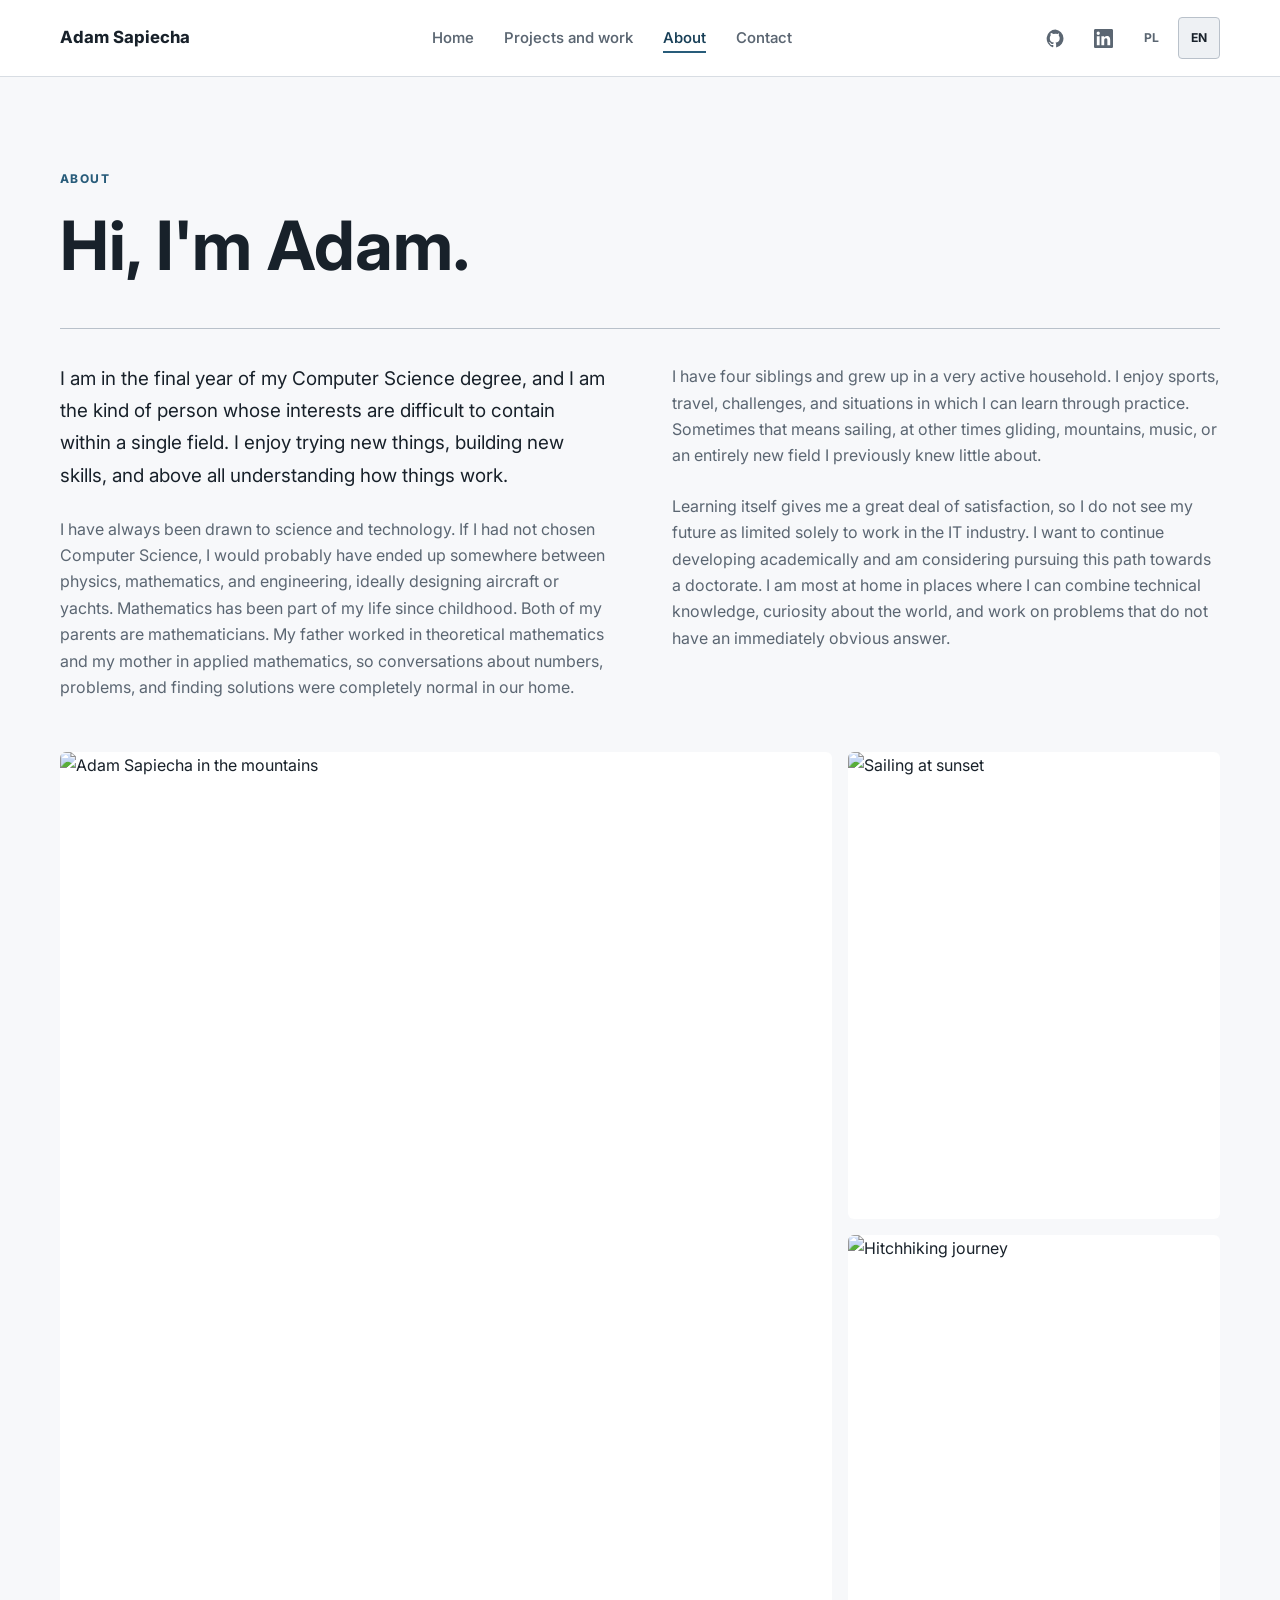
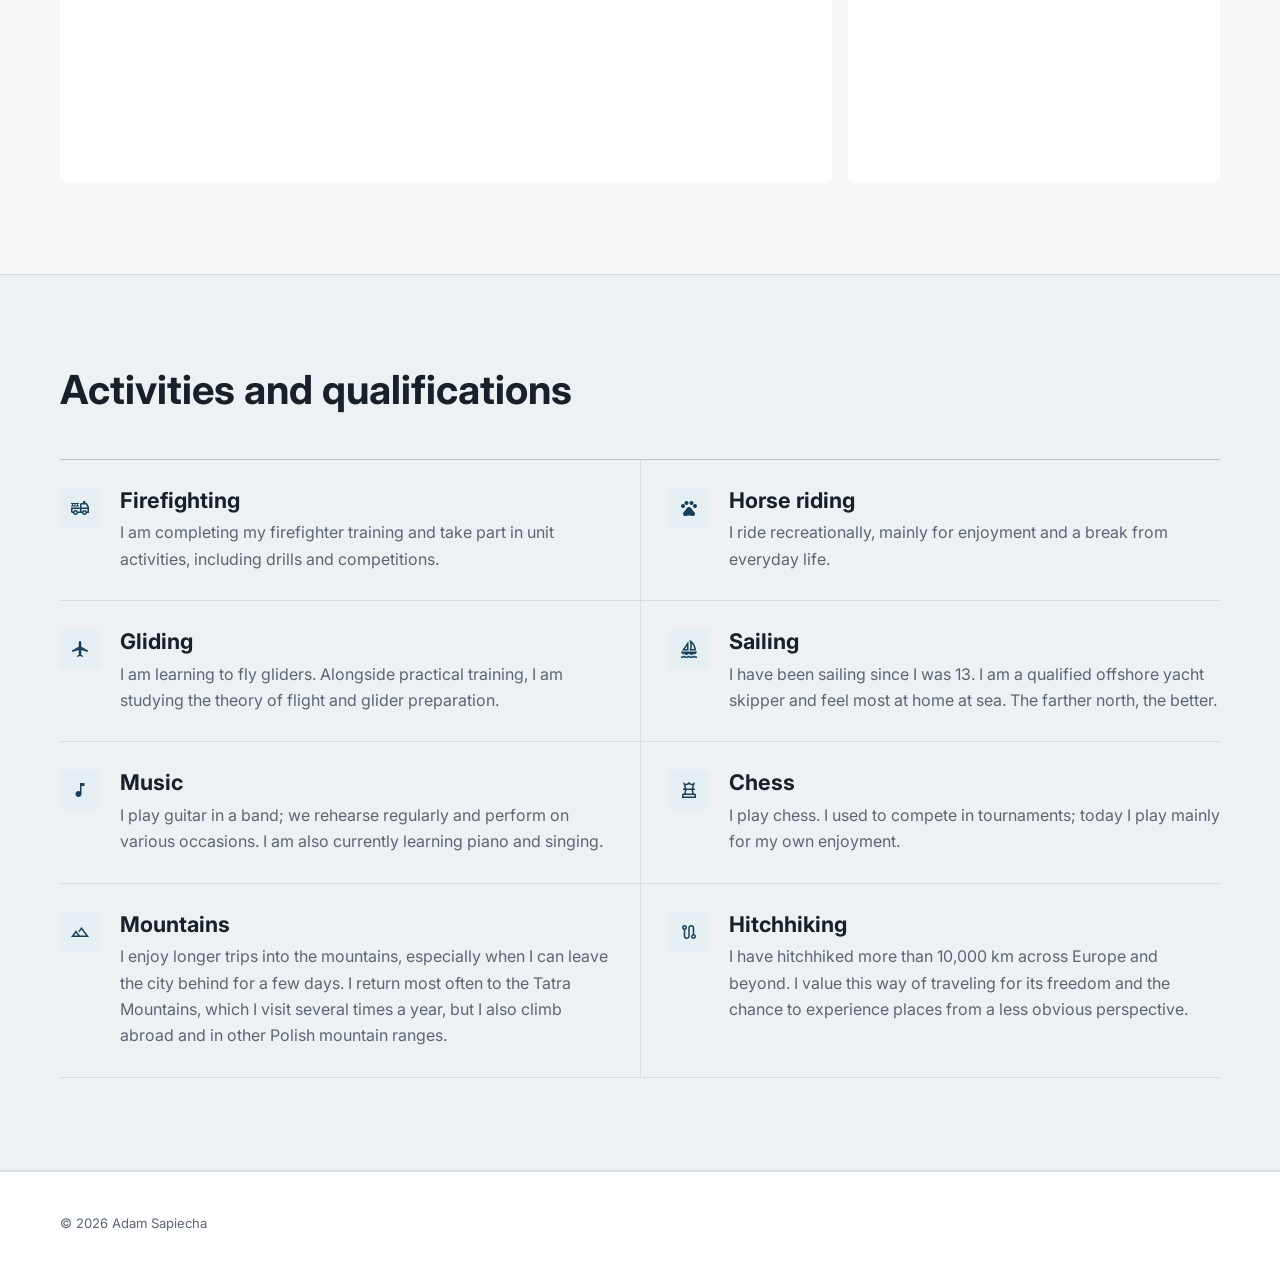
==== commit ed120d6f: "Default to English and expand Sorno experience" ====
--- a/about.html
+++ b/about.html
@@ -1,21 +1,21 @@
 <!DOCTYPE html>
-<html lang="pl">
+<html lang="en">
 <head>
   <meta charset="utf-8" />
   <meta name="viewport" content="width=device-width, initial-scale=1.0" />
-  <title>O mnie - Adam Sapiecha</title>
-  <meta name="description" content="Adam Sapiecha: student informatyki, inżynier oprogramowania oraz pasjonat nauki, techniki, sportu i podróży." />
+  <title>About - Adam Sapiecha</title>
+  <meta name="description" content="Adam Sapiecha: a Computer Science student and software engineer interested in science, technology, sports, and travel." />
   <link rel="canonical" href="https://adam-sapiecha.github.io/Portfolio-AdamSapiecha/about.html" />
   <link rel="icon" href="favicon.svg" type="image/svg+xml" />
   <meta property="og:type" content="profile" />
-  <meta property="og:locale" content="pl_PL" />
-  <meta property="og:title" content="O mnie - Adam Sapiecha" />
-  <meta property="og:description" content="Student informatyki i inżynier oprogramowania łączący technikę z szerokimi zainteresowaniami poza pracą." />
+  <meta property="og:locale" content="en_US" />
+  <meta property="og:title" content="About - Adam Sapiecha" />
+  <meta property="og:description" content="A Computer Science student and software engineer combining technology with broad interests beyond work." />
   <meta property="og:url" content="https://adam-sapiecha.github.io/Portfolio-AdamSapiecha/about.html" />
   <meta property="og:image" content="https://adam-sapiecha.github.io/Portfolio-AdamSapiecha/assets/G%C3%B3ry.jpeg" />
   <meta name="twitter:card" content="summary_large_image" />
-  <meta name="twitter:title" content="O mnie - Adam Sapiecha" />
-  <meta name="twitter:description" content="Student informatyki i inżynier oprogramowania łączący technikę z szerokimi zainteresowaniami poza pracą." />
+  <meta name="twitter:title" content="About - Adam Sapiecha" />
+  <meta name="twitter:description" content="A Computer Science student and software engineer combining technology with broad interests beyond work." />
   <meta name="twitter:image" content="https://adam-sapiecha.github.io/Portfolio-AdamSapiecha/assets/G%C3%B3ry.jpeg" />
   <link rel="preconnect" href="https://fonts.googleapis.com" />
   <link rel="preconnect" href="https://fonts.gstatic.com" crossorigin />
@@ -24,31 +24,31 @@
   <link rel="stylesheet" href="style.css" />
 </head>
 <body data-page="about" data-title-pl="O mnie - Adam Sapiecha" data-title-en="About - Adam Sapiecha" data-description-pl="Adam Sapiecha: student informatyki, inżynier oprogramowania oraz pasjonat nauki, techniki, sportu i podróży." data-description-en="Adam Sapiecha: a Computer Science student and software engineer interested in science, technology, sports, and travel.">
-  <a class="skip-link" href="#main-content" data-pl="Przejdź do treści" data-en="Skip to content">Przejdź do treści</a>
+  <a class="skip-link" href="#main-content" data-pl="Przejdź do treści" data-en="Skip to content">Skip to content</a>
 
   <header class="site-header">
-    <nav class="nav-inner" aria-label="Główna nawigacja" data-aria-label-pl="Główna nawigacja" data-aria-label-en="Main navigation">
+    <nav class="nav-inner" aria-label="Main navigation" data-aria-label-pl="Główna nawigacja" data-aria-label-en="Main navigation">
       <a class="nav-brand" href="index.html" aria-label="Adam Sapiecha">Adam Sapiecha</a>
       <div class="desktop-nav">
-        <a data-nav="home" href="index.html" data-pl="Główna" data-en="Home">Główna</a>
-        <a data-nav="projects" href="projects.html" data-pl="Projekty i praca" data-en="Projects and work">Projekty i praca</a>
-        <a data-nav="about" href="about.html" data-pl="O mnie" data-en="About">O mnie</a>
-        <a data-nav="contact" href="contact.html" data-pl="Kontakt" data-en="Contact">Kontakt</a>
+        <a data-nav="home" href="index.html" data-pl="Główna" data-en="Home">Home</a>
+        <a data-nav="projects" href="projects.html" data-pl="Projekty i praca" data-en="Projects and work">Projects and work</a>
+        <a data-nav="about" href="about.html" data-pl="O mnie" data-en="About">About</a>
+        <a data-nav="contact" href="contact.html" data-pl="Kontakt" data-en="Contact">Contact</a>
       </div>
       <div class="nav-actions">
         <a class="nav-social" href="https://github.com/Adam-Sapiecha" target="_blank" rel="noreferrer" aria-label="GitHub" title="GitHub"><svg viewBox="0 0 24 24" aria-hidden="true"><path d="M12 .7A11.5 11.5 0 0 0 8.4 23c.6.1.8-.2.8-.6v-2.2c-3.3.7-4-1.4-4-1.4-.5-1.4-1.3-1.7-1.3-1.7-1.1-.7.1-.7.1-.7 1.2.1 1.8 1.2 1.8 1.2 1.1 1.8 2.8 1.3 3.5 1 .1-.8.4-1.3.8-1.6-2.6-.3-5.3-1.3-5.3-5.7 0-1.3.5-2.3 1.2-3.1-.1-.3-.5-1.5.1-3.1 0 0 1-.3 3.2 1.2a11 11 0 0 1 5.8 0C15.1 5 16 5.3 16 5.3c.6 1.6.2 2.8.1 3.1.8.8 1.2 1.8 1.2 3.1 0 4.4-2.7 5.4-5.3 5.7.4.4.8 1.1.8 2.2v3.2c0 .4.2.7.8.6A11.5 11.5 0 0 0 12 .7Z" /></svg></a>
         <a class="nav-social" href="https://www.linkedin.com/in/adam-sapiecha-686057314/" target="_blank" rel="noreferrer" aria-label="LinkedIn" title="LinkedIn"><svg viewBox="0 0 24 24" aria-hidden="true"><path d="M20.45 20.45h-3.56v-5.57c0-1.33-.02-3.04-1.85-3.04-1.85 0-2.14 1.45-2.14 2.94v5.67H9.35V9h3.41v1.56h.05c.48-.9 1.64-1.85 3.37-1.85 3.6 0 4.27 2.37 4.27 5.46v6.28ZM5.34 7.43a2.06 2.06 0 1 1 0-4.12 2.06 2.06 0 0 1 0 4.12ZM7.12 20.45H3.56V9h3.56v11.45ZM22.23 0H1.77C.79 0 0 .77 0 1.73v20.54C0 23.23.79 24 1.77 24h20.45C23.2 24 24 23.23 24 22.27V1.73C24 .77 23.2 0 22.22 0Z" /></svg></a>
-        <button class="lang-btn is-selected" data-lang="pl" type="button" aria-pressed="true">PL</button>
-        <button class="lang-btn" data-lang="en" type="button" aria-pressed="false">EN</button>
-        <button class="menu-toggle material-symbols-outlined" data-menu-toggle type="button" aria-controls="mobile-navigation" aria-expanded="false" aria-label="Otwórz menu" data-label-open-pl="Otwórz menu" data-label-open-en="Open menu" data-label-close-pl="Zamknij menu" data-label-close-en="Close menu">menu</button>
+        <button class="lang-btn" data-lang="pl" type="button" aria-pressed="false">PL</button>
+        <button class="lang-btn is-selected" data-lang="en" type="button" aria-pressed="true">EN</button>
+        <button class="menu-toggle material-symbols-outlined" data-menu-toggle type="button" aria-controls="mobile-navigation" aria-expanded="false" aria-label="Open menu" data-label-open-pl="Otwórz menu" data-label-open-en="Open menu" data-label-close-pl="Zamknij menu" data-label-close-en="Close menu">menu</button>
       </div>
     </nav>
     <div id="mobile-navigation" class="mobile-nav-panel hidden" data-mobile-nav>
       <div class="mobile-nav-links">
-        <a data-nav="home" href="index.html" data-pl="Główna" data-en="Home">Główna</a>
-        <a data-nav="projects" href="projects.html" data-pl="Projekty i praca" data-en="Projects and work">Projekty i praca</a>
-        <a data-nav="about" href="about.html" data-pl="O mnie" data-en="About">O mnie</a>
-        <a data-nav="contact" href="contact.html" data-pl="Kontakt" data-en="Contact">Kontakt</a>
+        <a data-nav="home" href="index.html" data-pl="Główna" data-en="Home">Home</a>
+        <a data-nav="projects" href="projects.html" data-pl="Projekty i praca" data-en="Projects and work">Projects and work</a>
+        <a data-nav="about" href="about.html" data-pl="O mnie" data-en="About">About</a>
+        <a data-nav="contact" href="contact.html" data-pl="Kontakt" data-en="Contact">Contact</a>
       </div>
     </div>
   </header>
@@ -57,25 +57,25 @@
     <section class="section">
       <div class="page-shell">
         <div class="about-intro about-intro--single">
-          <div><p class="eyebrow" data-pl="O mnie" data-en="About">O mnie</p><h1 data-pl="Cześć, jestem Adam." data-en="Hi, I'm Adam.">Cześć, jestem Adam.</h1></div>
+          <div><p class="eyebrow" data-pl="O mnie" data-en="About">About</p><h1 data-pl="Cześć, jestem Adam." data-en="Hi, I'm Adam.">Hi, I'm Adam.</h1></div>
         </div>
 
         <div class="about-story">
           <div class="about-story-column">
-            <p class="about-lead" data-pl="Jestem na ostatnim roku informatyki i należę raczej do osób, którym trudno zamknąć zainteresowania w jednej dziedzinie. Lubię próbować nowych rzeczy, zdobywać nowe umiejętności i przede wszystkim rozumieć, jak coś działa." data-en="I am in the final year of my Computer Science degree, and I am the kind of person whose interests are difficult to contain within a single field. I enjoy trying new things, building new skills, and above all understanding how things work.">Jestem na ostatnim roku informatyki i należę raczej do osób, którym trudno zamknąć zainteresowania w jednej dziedzinie. Lubię próbować nowych rzeczy, zdobywać nowe umiejętności i przede wszystkim rozumieć, jak coś działa.</p>
-            <p data-pl="Od zawsze ciągnęło mnie w stronę nauk ścisłych i techniki. Gdybym nie wybrał informatyki, prawdopodobnie skończyłbym gdzieś pomiędzy fizyką, matematyką a inżynierią, najlepiej projektując samoloty albo jachty. Matematyka zresztą towarzyszyła mi od dziecka. Oboje moi rodzice są matematykami. Tata zajmował się matematyką teoretyczną, a mama stosowaną, więc rozmowy o liczbach, problemach i szukaniu rozwiązań były u nas czymś zupełnie normalnym." data-en="I have always been drawn to science and technology. If I had not chosen Computer Science, I would probably have ended up somewhere between physics, mathematics, and engineering, ideally designing aircraft or yachts. Mathematics has been part of my life since childhood. Both of my parents are mathematicians. My father worked in theoretical mathematics and my mother in applied mathematics, so conversations about numbers, problems, and finding solutions were completely normal in our home.">Od zawsze ciągnęło mnie w stronę nauk ścisłych i techniki. Gdybym nie wybrał informatyki, prawdopodobnie skończyłbym gdzieś pomiędzy fizyką, matematyką a inżynierią, najlepiej projektując samoloty albo jachty. Matematyka zresztą towarzyszyła mi od dziecka. Oboje moi rodzice są matematykami. Tata zajmował się matematyką teoretyczną, a mama stosowaną, więc rozmowy o liczbach, problemach i szukaniu rozwiązań były u nas czymś zupełnie normalnym.</p>
+            <p class="about-lead" data-pl="Jestem na ostatnim roku informatyki i należę raczej do osób, którym trudno zamknąć zainteresowania w jednej dziedzinie. Lubię próbować nowych rzeczy, zdobywać nowe umiejętności i przede wszystkim rozumieć, jak coś działa." data-en="I am in the final year of my Computer Science degree, and I am the kind of person whose interests are difficult to contain within a single field. I enjoy trying new things, building new skills, and above all understanding how things work.">I am in the final year of my Computer Science degree, and I am the kind of person whose interests are difficult to contain within a single field. I enjoy trying new things, building new skills, and above all understanding how things work.</p>
+            <p data-pl="Od zawsze ciągnęło mnie w stronę nauk ścisłych i techniki. Gdybym nie wybrał informatyki, prawdopodobnie skończyłbym gdzieś pomiędzy fizyką, matematyką a inżynierią, najlepiej projektując samoloty albo jachty. Matematyka zresztą towarzyszyła mi od dziecka. Oboje moi rodzice są matematykami. Tata zajmował się matematyką teoretyczną, a mama stosowaną, więc rozmowy o liczbach, problemach i szukaniu rozwiązań były u nas czymś zupełnie normalnym." data-en="I have always been drawn to science and technology. If I had not chosen Computer Science, I would probably have ended up somewhere between physics, mathematics, and engineering, ideally designing aircraft or yachts. Mathematics has been part of my life since childhood. Both of my parents are mathematicians. My father worked in theoretical mathematics and my mother in applied mathematics, so conversations about numbers, problems, and finding solutions were completely normal in our home.">I have always been drawn to science and technology. If I had not chosen Computer Science, I would probably have ended up somewhere between physics, mathematics, and engineering, ideally designing aircraft or yachts. Mathematics has been part of my life since childhood. Both of my parents are mathematicians. My father worked in theoretical mathematics and my mother in applied mathematics, so conversations about numbers, problems, and finding solutions were completely normal in our home.</p>
           </div>
           <div class="about-story-column">
-            <p data-pl="Mam czworo rodzeństwa i od zawsze funkcjonowałem w dość aktywnym otoczeniu. Lubię sport, podróże, wyzwania i sytuacje, w których mogę nauczyć się czegoś w praktyce. Raz będzie to żeglarstwo, innym razem szybownictwo, góry, muzyka albo zupełnie nowa dziedzina, o której wcześniej niewiele wiedziałem." data-en="I have four siblings and grew up in a very active household. I enjoy sports, travel, challenges, and situations in which I can learn through practice. Sometimes that means sailing, at other times gliding, mountains, music, or an entirely new field I previously knew little about.">Mam czworo rodzeństwa i od zawsze funkcjonowałem w dość aktywnym otoczeniu. Lubię sport, podróże, wyzwania i sytuacje, w których mogę nauczyć się czegoś w praktyce. Raz będzie to żeglarstwo, innym razem szybownictwo, góry, muzyka albo zupełnie nowa dziedzina, o której wcześniej niewiele wiedziałem.</p>
-            <p data-pl="Samo uczenie się daje mi dużo satysfakcji, dlatego swojej przyszłości nie ograniczam wyłącznie do pracy w branży IT. Chciałbym dalej rozwijać się naukowo i rozważam kontynuowanie tej ścieżki również w kierunku doktoratu. Najbardziej odpowiadają mi miejsca, w których mogę łączyć wiedzę techniczną, ciekawość świata i pracę nad problemami, na które nie ma od razu oczywistej odpowiedzi." data-en="Learning itself gives me a great deal of satisfaction, so I do not see my future as limited solely to work in the IT industry. I want to continue developing academically and am considering pursuing this path towards a doctorate. I am most at home in places where I can combine technical knowledge, curiosity about the world, and work on problems that do not have an immediately obvious answer.">Samo uczenie się daje mi dużo satysfakcji, dlatego swojej przyszłości nie ograniczam wyłącznie do pracy w branży IT. Chciałbym dalej rozwijać się naukowo i rozważam kontynuowanie tej ścieżki również w kierunku doktoratu. Najbardziej odpowiadają mi miejsca, w których mogę łączyć wiedzę techniczną, ciekawość świata i pracę nad problemami, na które nie ma od razu oczywistej odpowiedzi.</p>
+            <p data-pl="Mam czworo rodzeństwa i od zawsze funkcjonowałem w dość aktywnym otoczeniu. Lubię sport, podróże, wyzwania i sytuacje, w których mogę nauczyć się czegoś w praktyce. Raz będzie to żeglarstwo, innym razem szybownictwo, góry, muzyka albo zupełnie nowa dziedzina, o której wcześniej niewiele wiedziałem." data-en="I have four siblings and grew up in a very active household. I enjoy sports, travel, challenges, and situations in which I can learn through practice. Sometimes that means sailing, at other times gliding, mountains, music, or an entirely new field I previously knew little about.">I have four siblings and grew up in a very active household. I enjoy sports, travel, challenges, and situations in which I can learn through practice. Sometimes that means sailing, at other times gliding, mountains, music, or an entirely new field I previously knew little about.</p>
+            <p data-pl="Samo uczenie się daje mi dużo satysfakcji, dlatego swojej przyszłości nie ograniczam wyłącznie do pracy w branży IT. Chciałbym dalej rozwijać się naukowo i rozważam kontynuowanie tej ścieżki również w kierunku doktoratu. Najbardziej odpowiadają mi miejsca, w których mogę łączyć wiedzę techniczną, ciekawość świata i pracę nad problemami, na które nie ma od razu oczywistej odpowiedzi." data-en="Learning itself gives me a great deal of satisfaction, so I do not see my future as limited solely to work in the IT industry. I want to continue developing academically and am considering pursuing this path towards a doctorate. I am most at home in places where I can combine technical knowledge, curiosity about the world, and work on problems that do not have an immediately obvious answer.">Learning itself gives me a great deal of satisfaction, so I do not see my future as limited solely to work in the IT industry. I want to continue developing academically and am considering pursuing this path towards a doctorate. I am most at home in places where I can combine technical knowledge, curiosity about the world, and work on problems that do not have an immediately obvious answer.</p>
           </div>
         </div>
 
-        <div class="photo-grid" aria-label="Zdjęcia z gór, żeglowania i podróży" data-aria-label-pl="Zdjęcia z gór, żeglowania i podróży" data-aria-label-en="Photos from mountains, sailing, and travel">
-          <figure class="photo-main"><img src="assets/Góry.jpeg" width="3024" height="4032" loading="eager" decoding="async" alt="Adam Sapiecha w górach" data-alt-pl="Adam Sapiecha w górach" data-alt-en="Adam Sapiecha in the mountains" /></figure>
+        <div class="photo-grid" aria-label="Photos from mountains, sailing, and travel" data-aria-label-pl="Zdjęcia z gór, żeglowania i podróży" data-aria-label-en="Photos from mountains, sailing, and travel">
+          <figure class="photo-main"><img src="assets/Góry.jpeg" width="3024" height="4032" loading="eager" decoding="async" alt="Adam Sapiecha in the mountains" data-alt-pl="Adam Sapiecha w górach" data-alt-en="Adam Sapiecha in the mountains" /></figure>
           <div class="photo-stack">
-            <figure><img src="assets/Jacht.jpeg" width="1500" height="1689" loading="eager" decoding="async" alt="Żeglowanie o zachodzie słońca" data-alt-pl="Żeglowanie o zachodzie słońca" data-alt-en="Sailing at sunset" /></figure>
-            <figure><img src="assets/Autostop1.jpeg" width="981" height="1316" loading="lazy" decoding="async" alt="Podróż autostopem" data-alt-pl="Podróż autostopem" data-alt-en="Hitchhiking journey" /></figure>
+            <figure><img src="assets/Jacht.jpeg" width="1500" height="1689" loading="eager" decoding="async" alt="Sailing at sunset" data-alt-pl="Żeglowanie o zachodzie słońca" data-alt-en="Sailing at sunset" /></figure>
+            <figure><img src="assets/Autostop1.jpeg" width="981" height="1316" loading="lazy" decoding="async" alt="Hitchhiking journey" data-alt-pl="Podróż autostopem" data-alt-en="Hitchhiking journey" /></figure>
           </div>
         </div>
       </div>
@@ -83,16 +83,16 @@
 
     <section class="section section--muted" aria-labelledby="activities-heading">
       <div class="page-shell">
-        <div class="section-header section-header--single"><div><h2 id="activities-heading" data-pl="Aktywności i uprawnienia" data-en="Activities and qualifications">Aktywności i uprawnienia</h2></div></div>
+        <div class="section-header section-header--single"><div><h2 id="activities-heading" data-pl="Aktywności i uprawnienia" data-en="Activities and qualifications">Activities and qualifications</h2></div></div>
         <div class="activity-list">
-          <article class="activity-item"><span class="activity-icon material-symbols-outlined" aria-hidden="true">fire_truck</span><div><h3 data-pl="Straż pożarna" data-en="Firefighting">Straż pożarna</h3><p data-pl="Kończę kurs strażacki i uczestniczę w życiu jednostki, między innymi w ćwiczeniach i zawodach." data-en="I am completing my firefighter training and take part in unit activities, including drills and competitions.">Kończę kurs strażacki i uczestniczę w życiu jednostki, między innymi w ćwiczeniach i zawodach.</p></div></article>
-          <article class="activity-item"><span class="activity-icon material-symbols-outlined" aria-hidden="true">pets</span><div><h3 data-pl="Jazda konna" data-en="Horse riding">Jazda konna</h3><p data-pl="Jeżdżę konno rekreacyjnie, głównie dla przyjemności i odcięcia się od codzienności." data-en="I ride recreationally, mainly for enjoyment and a break from everyday life.">Jeżdżę konno rekreacyjnie, głównie dla przyjemności i odcięcia się od codzienności.</p></div></article>
-          <article class="activity-item"><span class="activity-icon material-symbols-outlined" aria-hidden="true">flight</span><div><h3 data-pl="Szybownictwo" data-en="Gliding">Szybownictwo</h3><p data-pl="Uczę się latać na szybowcach. Oprócz praktycznego szkolenia poznaję też teorię związaną z lotem i przygotowaniem szybowca." data-en="I am learning to fly gliders. Alongside practical training, I am studying the theory of flight and glider preparation.">Uczę się latać na szybowcach. Oprócz praktycznego szkolenia poznaję też teorię związaną z lotem i przygotowaniem szybowca.</p></div></article>
-          <article class="activity-item"><span class="activity-icon material-symbols-outlined" aria-hidden="true">sailing</span><div><h3 data-pl="Żeglarstwo" data-en="Sailing">Żeglarstwo</h3><p data-pl="Żegluję od 13. roku życia. Mam uprawnienia sternika morskiego i zdecydowanie najlepiej czuję się na morzu. Im dalej na północ, tym lepiej." data-en="I have been sailing since I was 13. I am a qualified offshore yacht skipper and feel most at home at sea. The farther north, the better.">Żegluję od 13. roku życia. Mam uprawnienia sternika morskiego i zdecydowanie najlepiej czuję się na morzu. Im dalej na północ, tym lepiej.</p></div></article>
-          <article class="activity-item"><span class="activity-icon material-symbols-outlined" aria-hidden="true">music_note</span><div><h3 data-pl="Muzyka" data-en="Music">Muzyka</h3><p data-pl="Gram na gitarze w zespole, regularnie spotykamy się na próbach i występujemy przy różnych okazjach. Obecnie uczę się również gry na pianinie i śpiewu." data-en="I play guitar in a band; we rehearse regularly and perform on various occasions. I am also currently learning piano and singing.">Gram na gitarze w zespole, regularnie spotykamy się na próbach i występujemy przy różnych okazjach. Obecnie uczę się również gry na pianinie i śpiewu.</p></div></article>
-          <article class="activity-item"><span class="activity-icon material-symbols-outlined" aria-hidden="true">chess</span><div><h3 data-pl="Szachy" data-en="Chess">Szachy</h3><p data-pl="Gram w szachy. Kiedyś brałem udział w zawodach, dziś gram już głównie dla własnej satysfakcji." data-en="I play chess. I used to compete in tournaments; today I play mainly for my own enjoyment.">Gram w szachy. Kiedyś brałem udział w zawodach, dziś gram już głównie dla własnej satysfakcji.</p></div></article>
-          <article class="activity-item"><span class="activity-icon material-symbols-outlined" aria-hidden="true">landscape</span><div><h3 data-pl="Góry" data-en="Mountains">Góry</h3><p data-pl="Lubię dłuższe wyjścia w góry, szczególnie kiedy można na kilka dni zniknąć z miasta. Najczęściej wracam w Tatry, w których bywam kilka razy w roku, ale zdarza mi się też wspinać za granicą i w innych polskich pasmach." data-en="I enjoy longer trips into the mountains, especially when I can leave the city behind for a few days. I return most often to the Tatra Mountains, which I visit several times a year, but I also climb abroad and in other Polish mountain ranges.">Lubię dłuższe wyjścia w góry, szczególnie kiedy można na kilka dni zniknąć z miasta. Najczęściej wracam w Tatry, w których bywam kilka razy w roku, ale zdarza mi się też wspinać za granicą i w innych polskich pasmach.</p></div></article>
-          <article class="activity-item"><span class="activity-icon material-symbols-outlined" aria-hidden="true">route</span><div><h3 data-pl="Podróże autostopem" data-en="Hitchhiking">Podróże autostopem</h3><p data-pl="Autostopem przejechałem już ponad 10 000 km po Europie i poza nią. Cenię ten sposób podróżowania za swobodę i możliwość poznawania miejsc z mniej oczywistej perspektywy." data-en="I have hitchhiked more than 10,000 km across Europe and beyond. I value this way of traveling for its freedom and the chance to experience places from a less obvious perspective.">Autostopem przejechałem już ponad 10 000 km po Europie i poza nią. Cenię ten sposób podróżowania za swobodę i możliwość poznawania miejsc z mniej oczywistej perspektywy.</p></div></article>
+          <article class="activity-item"><span class="activity-icon material-symbols-outlined" aria-hidden="true">fire_truck</span><div><h3 data-pl="Straż pożarna" data-en="Firefighting">Firefighting</h3><p data-pl="Kończę kurs strażacki i uczestniczę w życiu jednostki, między innymi w ćwiczeniach i zawodach." data-en="I am completing my firefighter training and take part in unit activities, including drills and competitions.">I am completing my firefighter training and take part in unit activities, including drills and competitions.</p></div></article>
+          <article class="activity-item"><span class="activity-icon material-symbols-outlined" aria-hidden="true">pets</span><div><h3 data-pl="Jazda konna" data-en="Horse riding">Horse riding</h3><p data-pl="Jeżdżę konno rekreacyjnie, głównie dla przyjemności i odcięcia się od codzienności." data-en="I ride recreationally, mainly for enjoyment and a break from everyday life.">I ride recreationally, mainly for enjoyment and a break from everyday life.</p></div></article>
+          <article class="activity-item"><span class="activity-icon material-symbols-outlined" aria-hidden="true">flight</span><div><h3 data-pl="Szybownictwo" data-en="Gliding">Gliding</h3><p data-pl="Uczę się latać na szybowcach. Oprócz praktycznego szkolenia poznaję też teorię związaną z lotem i przygotowaniem szybowca." data-en="I am learning to fly gliders. Alongside practical training, I am studying the theory of flight and glider preparation.">I am learning to fly gliders. Alongside practical training, I am studying the theory of flight and glider preparation.</p></div></article>
+          <article class="activity-item"><span class="activity-icon material-symbols-outlined" aria-hidden="true">sailing</span><div><h3 data-pl="Żeglarstwo" data-en="Sailing">Sailing</h3><p data-pl="Żegluję od 13. roku życia. Mam uprawnienia sternika morskiego i zdecydowanie najlepiej czuję się na morzu. Im dalej na północ, tym lepiej." data-en="I have been sailing since I was 13. I am a qualified offshore yacht skipper and feel most at home at sea. The farther north, the better.">I have been sailing since I was 13. I am a qualified offshore yacht skipper and feel most at home at sea. The farther north, the better.</p></div></article>
+          <article class="activity-item"><span class="activity-icon material-symbols-outlined" aria-hidden="true">music_note</span><div><h3 data-pl="Muzyka" data-en="Music">Music</h3><p data-pl="Gram na gitarze w zespole, regularnie spotykamy się na próbach i występujemy przy różnych okazjach. Obecnie uczę się również gry na pianinie i śpiewu." data-en="I play guitar in a band; we rehearse regularly and perform on various occasions. I am also currently learning piano and singing.">I play guitar in a band; we rehearse regularly and perform on various occasions. I am also currently learning piano and singing.</p></div></article>
+          <article class="activity-item"><span class="activity-icon material-symbols-outlined" aria-hidden="true">chess</span><div><h3 data-pl="Szachy" data-en="Chess">Chess</h3><p data-pl="Gram w szachy. Kiedyś brałem udział w zawodach, dziś gram już głównie dla własnej satysfakcji." data-en="I play chess. I used to compete in tournaments; today I play mainly for my own enjoyment.">I play chess. I used to compete in tournaments; today I play mainly for my own enjoyment.</p></div></article>
+          <article class="activity-item"><span class="activity-icon material-symbols-outlined" aria-hidden="true">landscape</span><div><h3 data-pl="Góry" data-en="Mountains">Mountains</h3><p data-pl="Lubię dłuższe wyjścia w góry, szczególnie kiedy można na kilka dni zniknąć z miasta. Najczęściej wracam w Tatry, w których bywam kilka razy w roku, ale zdarza mi się też wspinać za granicą i w innych polskich pasmach." data-en="I enjoy longer trips into the mountains, especially when I can leave the city behind for a few days. I return most often to the Tatra Mountains, which I visit several times a year, but I also climb abroad and in other Polish mountain ranges.">I enjoy longer trips into the mountains, especially when I can leave the city behind for a few days. I return most often to the Tatra Mountains, which I visit several times a year, but I also climb abroad and in other Polish mountain ranges.</p></div></article>
+          <article class="activity-item"><span class="activity-icon material-symbols-outlined" aria-hidden="true">route</span><div><h3 data-pl="Podróże autostopem" data-en="Hitchhiking">Hitchhiking</h3><p data-pl="Autostopem przejechałem już ponad 10 000 km po Europie i poza nią. Cenię ten sposób podróżowania za swobodę i możliwość poznawania miejsc z mniej oczywistej perspektywy." data-en="I have hitchhiked more than 10,000 km across Europe and beyond. I value this way of traveling for its freedom and the chance to experience places from a less obvious perspective.">I have hitchhiked more than 10,000 km across Europe and beyond. I value this way of traveling for its freedom and the chance to experience places from a less obvious perspective.</p></div></article>
         </div>
       </div>
     </section>
